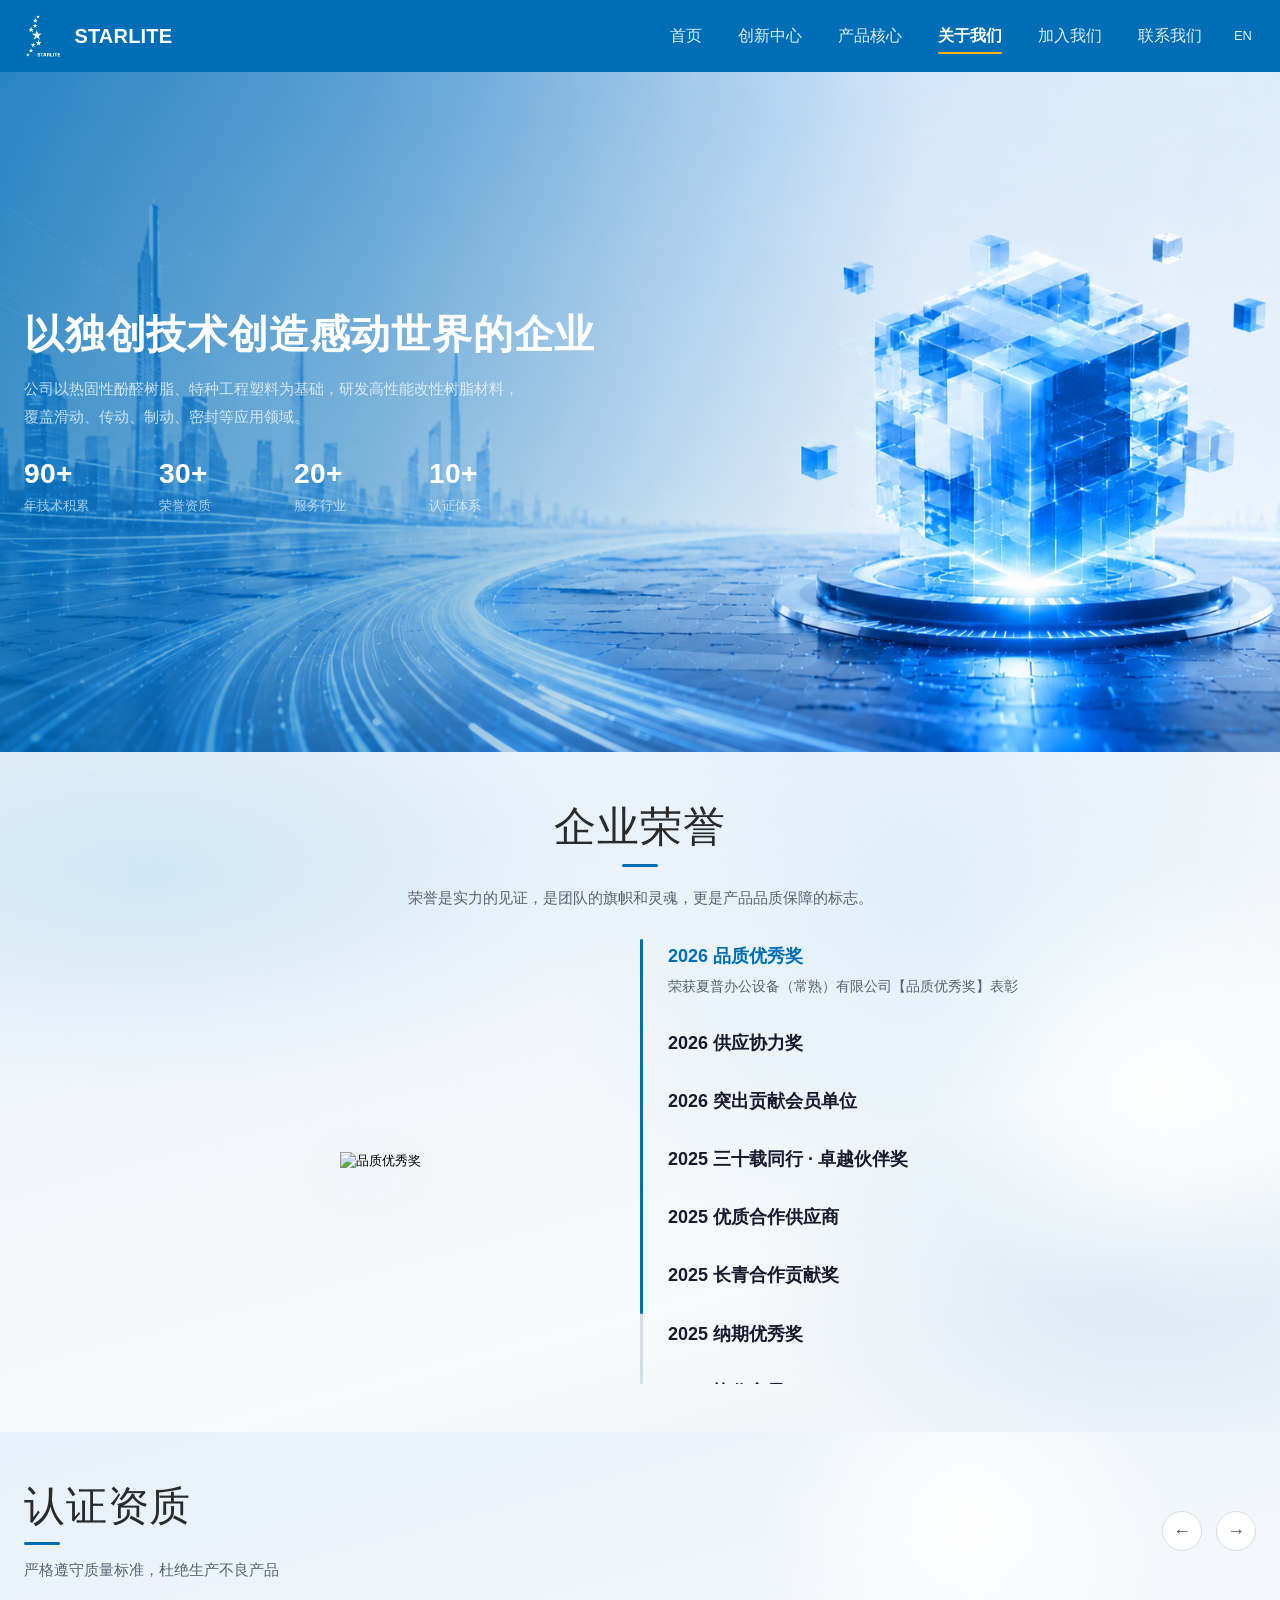
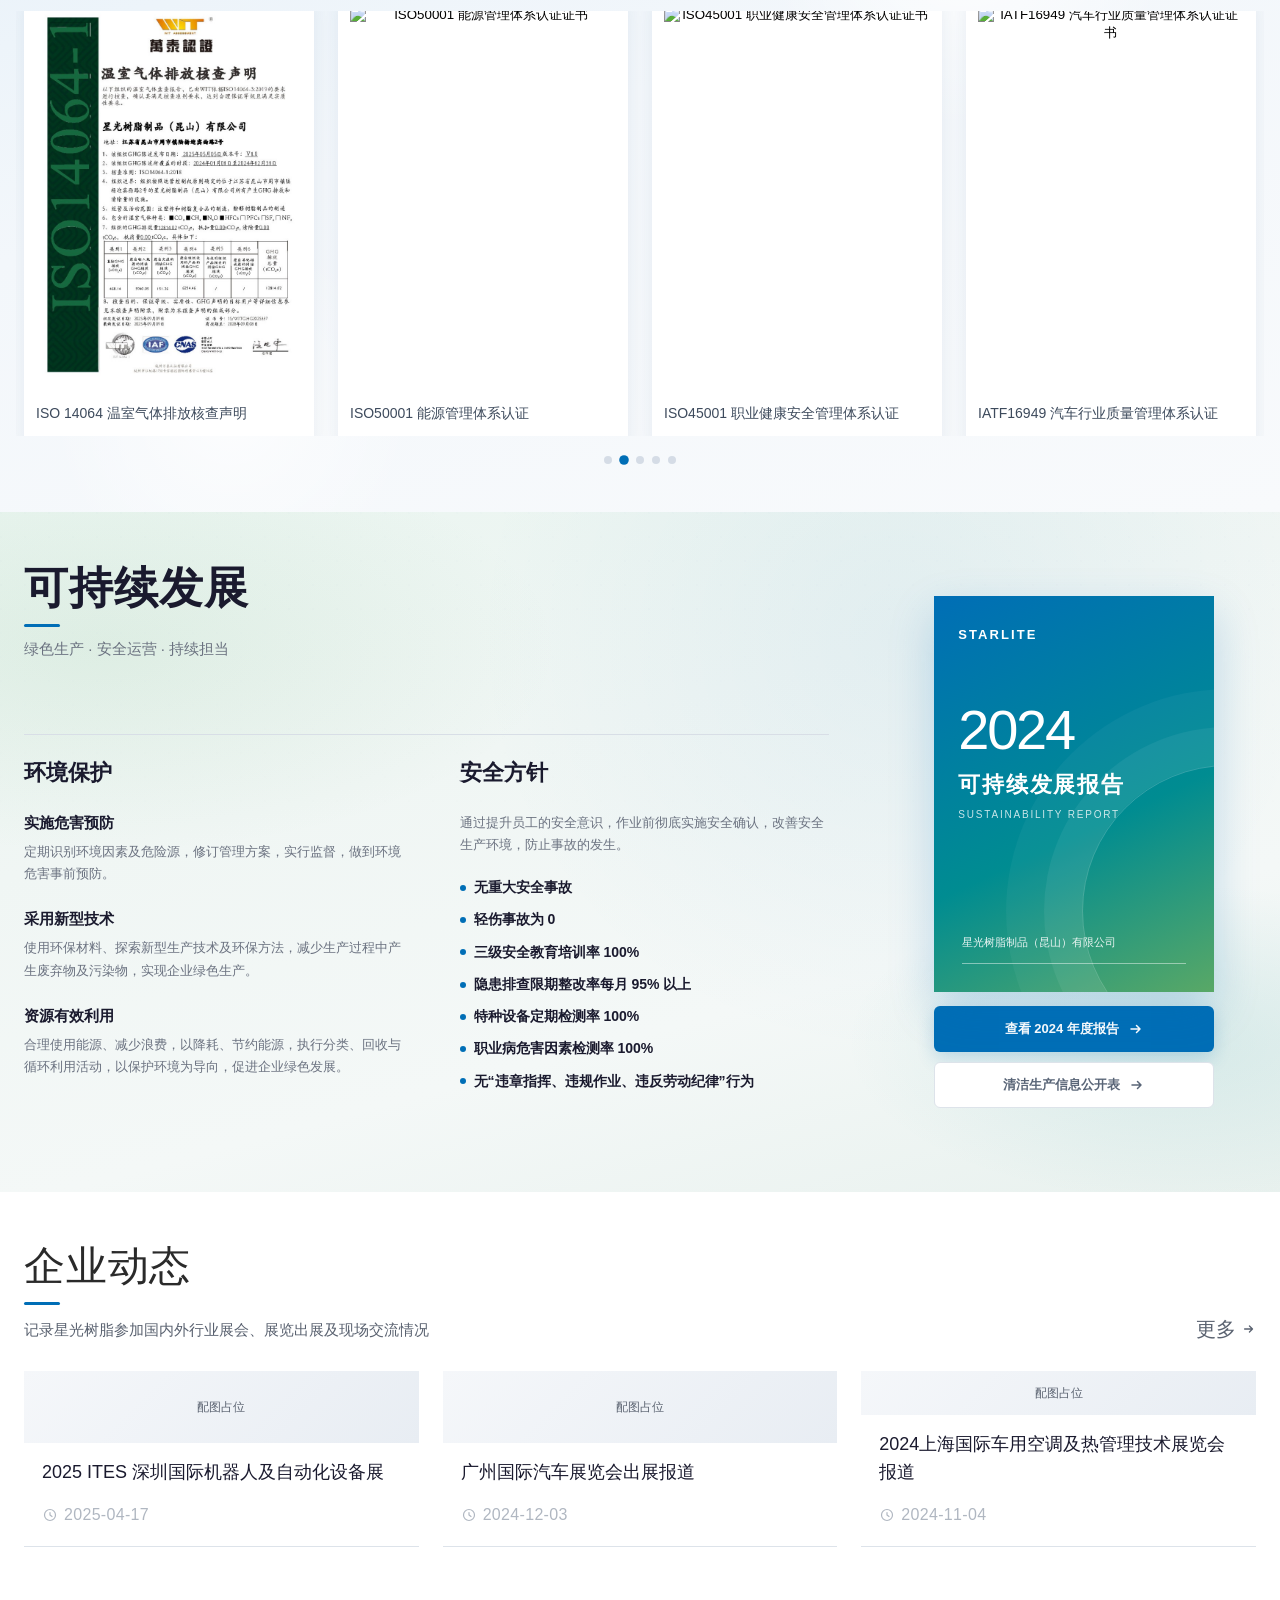
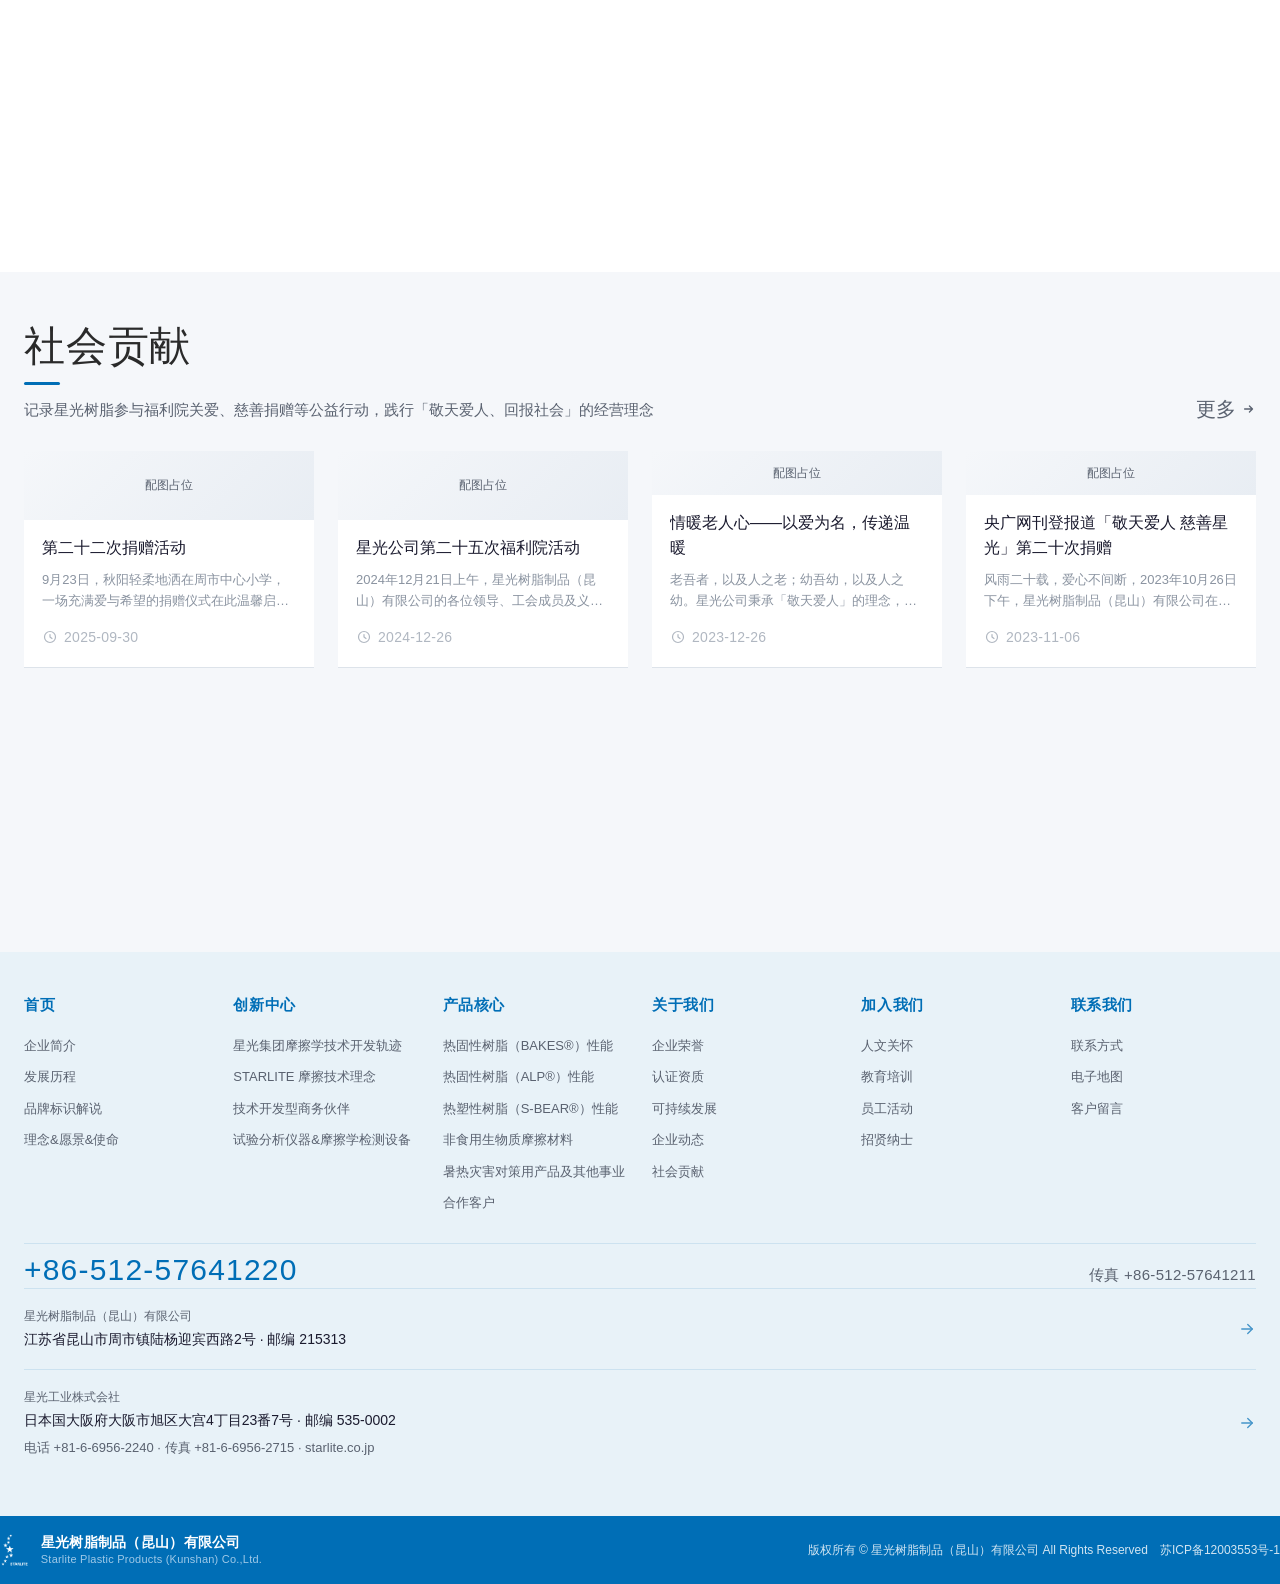
==== about.html @ 5a137dd7 "Add files via upload" ====
<!DOCTYPE html>
<html lang="zh-CN">
<head>
  <meta charset="UTF-8">
  <meta name="viewport" content="width=device-width, initial-scale=1.0">
  <title>关于我们 - 星光树脂制品（昆山）有限公司</title>
  <style>
    :root{--primary:#006EB6;--primary-light:#0088D4;--accent:#FFB511;--accent-light:#FFCB4D;--text:#1A1A2E;--text-muted:#5A6270;--bg:#F5F7FA;--white:#FFF;--shadow:0 4px 24px rgba(0,110,182,0.08);--radius:8px;--module-h:680px}
    *{margin:0;padding:0;box-sizing:border-box}body{font-family:"PingFang SC","Microsoft YaHei",sans-serif;color:var(--text);background:var(--white);line-height:1.7}
    a{text-decoration:none;color:inherit}.header{background:var(--primary);box-shadow:none;position:sticky;top:0;z-index:1000}
/*二级菜单展开下推*/.header{transition:margin-bottom .25s ease;margin-bottom:0}.header:has(.nav>li:hover),.header:has(.nav>li:focus-within){margin-bottom:64px}.nav-dropdown{transform:none!important}
    .header-inner{max-width:1280px;margin:0 auto;padding:0 24px;display:flex;align-items:center;justify-content:flex-start;gap:12px;height:72px}
    .logo{display:flex;align-items:center;gap:12px}.logo-img{height:48px;width:auto;object-fit:contain;display:block}
    .logo-text{font-size:20px;line-height:1.35;font-weight:700;color:var(--white);letter-spacing:0.01em}.logo-sub{display:none}
    [id]{scroll-margin-top:88px}
    .nav{display:flex;gap:4px;align-items:stretch;margin-left:auto}.nav>li{list-style:none;position:static}.nav>li>a{display:flex;align-items:center;height:72px;padding:0 16px;font-size:16px;color:rgba(255,255,255,0.88);position:relative;transition:color .25s ease;white-space:nowrap;line-height:1.6}.nav>li>a::after{content:"";position:absolute;left:16px;right:16px;bottom:18px;height:2px;border-radius:2px;background:var(--accent);transform:scaleX(0);transform-origin:center;transition:transform .3s cubic-bezier(.22,.61,.36,1)}.nav>li>a:hover::after,.nav>li>a.active::after,.nav>li:hover>a::after{transform:scaleX(1)}.nav>li>a:hover,.nav>li>a.active,.nav>li:hover>a{color:var(--white);font-weight:600}.nav-dropdown{position:absolute;left:0;right:0;top:100%;width:100%;display:flex;flex-wrap:wrap;justify-content:center;align-items:center;gap:6px 36px;margin:0;padding:18px 40px;background:var(--white);border-top:1px solid rgba(0,110,182,0.08);box-shadow:0 16px 40px rgba(0,110,182,0.1);border-radius:0;opacity:0;visibility:hidden;transform:none;transition:opacity .25s ease,visibility .25s;z-index:1001;list-style:none;box-sizing:border-box}.nav-dropdown::before{content:'';position:absolute;left:0;right:0;top:-10px;height:10px}.nav>li:hover>.nav-dropdown{opacity:1;visibility:visible;transform:translateY(0)}.nav-dropdown li{list-style:none;flex:0 0 auto}.nav-dropdown a{display:block;position:relative;padding:6px 2px;font-size:14px;color:var(--text-muted);transition:color .2s ease;white-space:nowrap;line-height:1.5}.nav-dropdown a:hover{color:var(--primary)}
    .lang-switch{display:flex;align-items:center;flex-shrink:0}.lang-btn{padding:0 4px;font-size:13px;border:none;background:transparent;color:rgba(255,255,255,0.88);cursor:pointer;font-family:inherit;transition:color .2s;line-height:1.4}.lang-btn:hover{color:var(--white)}
    .about-intro{position:relative;width:100%;height:var(--module-h);min-height:var(--module-h);max-height:var(--module-h);padding:0;background:#0B1E33;overflow:hidden;box-sizing:border-box}
    .about-intro-media{position:relative;width:100%;height:100%;min-height:0;aspect-ratio:auto;border-radius:0;overflow:hidden;box-shadow:none;background:#0B1E33;line-height:0;opacity:0;transform:scale(1.02);transition:opacity 1s cubic-bezier(.16,1,.3,1),transform 1.2s cubic-bezier(.16,1,.3,1)}
    .about-intro.is-ready .about-intro-media{opacity:1;transform:none}
    .about-intro-media img{width:100%;height:100%;object-fit:cover;object-position:center;display:block;transform:scale(1.06);transition:transform 6.5s cubic-bezier(.16,1,.3,1)}
    .about-intro.is-ready .about-intro-media img{transform:scale(1)}
    .about-intro-media::after{content:"";position:absolute;inset:0;background:linear-gradient(90deg,rgba(0,110,182,.72) 0%,rgba(0,110,182,.48) 28%,rgba(0,110,182,.18) 52%,rgba(0,110,182,0) 72%);opacity:0;transition:opacity .9s cubic-bezier(.16,1,.3,1) .25s;pointer-events:none}
    .about-intro.is-ready .about-intro-media::after{opacity:1}
    .about-intro-inner{position:absolute;inset:0;z-index:1;width:100%;max-width:1280px;margin:0 auto;padding:48px 24px;box-sizing:border-box;display:flex;align-items:center;justify-content:flex-start;pointer-events:none}
    .about-intro-content{pointer-events:auto;display:flex;flex-direction:column;align-items:flex-start;justify-content:center;min-width:0;max-width:580px;padding:0;color:var(--white);text-align:left}
    .about-intro-title{display:inline-block;position:relative;font-size:clamp(28px,3.2vw,40px);font-weight:700;line-height:1.25;color:var(--white);margin:0 0 16px;letter-spacing:.02em;opacity:0;transform:translateY(16px);transition:opacity .7s cubic-bezier(.16,1,.3,1) .55s,transform .7s cubic-bezier(.16,1,.3,1) .55s}
    .about-intro.is-ready .about-intro-title{opacity:1;transform:none}
    .about-intro-desc{font-size:15px;color:rgba(255,255,255,.72);line-height:1.85;margin:0 0 28px;max-width:none;opacity:0;transform:translateY(14px);transition:opacity .65s cubic-bezier(.16,1,.3,1) .7s,transform .65s cubic-bezier(.16,1,.3,1) .7s}
    .about-intro.is-ready .about-intro-desc{opacity:1;transform:none}
    .about-intro-stats{display:grid;grid-template-columns:repeat(4,minmax(0,1fr));gap:16px 20px;width:100%;max-width:520px}
    .about-stat{padding:0;text-align:left;opacity:0;transform:translateY(12px);transition:opacity .5s cubic-bezier(.16,1,.3,1),transform .5s cubic-bezier(.16,1,.3,1)}
    .about-intro.is-ready .about-stat{opacity:1;transform:none}
    .about-intro.is-ready .about-stat:nth-child(1){transition-delay:.85s}
    .about-intro.is-ready .about-stat:nth-child(2){transition-delay:.93s}
    .about-intro.is-ready .about-stat:nth-child(3){transition-delay:1.01s}
    .about-intro.is-ready .about-stat:nth-child(4){transition-delay:1.09s}
    .about-stat-num{font-size:clamp(24px,2.2vw,30px);font-weight:700;color:var(--white);line-height:1.15;margin:0 0 6px;letter-spacing:.01em;font-variant-numeric:tabular-nums}
    .about-stat-label{font-size:13px;color:rgba(255,255,255,.65);margin:0;line-height:1.4}
    .section{padding:40px 24px 0}.section-inner{max-width:960px;margin:0 auto}
    .section-inner--wide{max-width:1280px}
    .section-inner--feed{max-width:1080px}
    .panel-card{background:var(--white);border-radius:16px;padding:36px;box-shadow:var(--shadow);margin-bottom:24px}
    .panel-card h3{font-size:22px;color:var(--primary);margin-bottom:16px;padding-bottom:12px;border-bottom:2px solid var(--accent)}
    .panel-card p{font-size:15px;color:var(--text-muted);margin-bottom:12px}
    .award-grid{display:grid;grid-template-columns:repeat(2,1fr);gap:16px;margin-top:16px}
    .award-item{background:var(--bg);border-radius:8px;padding:16px;font-size:14px;color:var(--text-muted);display:flex;gap:12px;align-items:flex-start}
    .award-icon{font-size:24px;flex-shrink:0}
    .article-feed{display:flex;flex-direction:column}
    .news-module-head{display:flex;align-items:flex-end;justify-content:space-between;gap:24px;margin-bottom:32px;opacity:0;transform:translateY(18px);transition:opacity .7s cubic-bezier(.16,1,.3,1),transform .7s cubic-bezier(.16,1,.3,1)}
    #news.is-inview .news-module-head,#social.is-inview .news-module-head{opacity:1;transform:none}
    .news-module-copy{min-width:0;flex:1}
    .news-module-title{display:inline-block;position:relative;font-size:clamp(30px,3.2vw,42px);font-weight:500;color:#2A2A2A;margin:0 0 12px;line-height:1.3;letter-spacing:.02em;padding-bottom:12px}
    .news-module-title::after{content:"";position:absolute;left:0;bottom:0;width:36px;height:3px;background:var(--primary);border-radius:2px;transform:scaleX(0);transform-origin:left center;transition:transform .7s cubic-bezier(.16,1,.3,1) .28s}
    #news.is-inview .news-module-title::after,#social.is-inview .news-module-title::after{transform:scaleX(1)}
    .news-module-sub{font-size:15px;color:var(--text-muted);margin:0;line-height:1.7;max-width:680px}
    .news-module-more{display:inline-flex;align-items:center;gap:6px;flex-shrink:0;margin-bottom:4px;color:var(--text-muted);font-size:20px;font-weight:300;line-height:1;transition:gap .25s cubic-bezier(.22,.61,.36,1),opacity .2s,color .2s}
    .news-module-more:hover{gap:9px;opacity:.85;color:var(--primary)}
    .news-module-more svg{width:14px;height:14px;display:block}
    .article-item{display:grid;grid-template-columns:200px 1fr;gap:24px;padding:28px 0;border-bottom:1px solid #EEF1F5;align-items:start}
    .article-item:last-child{border-bottom:none}
    .article-thumb{width:200px;height:140px;border-radius:10px;overflow:hidden;background:linear-gradient(135deg,var(--bg),#E8EDF3);flex-shrink:0}
    .article-thumb img{width:100%;height:100%;object-fit:cover;display:block}
    .article-thumb-placeholder{width:100%;height:100%;display:flex;align-items:center;justify-content:center;font-size:12px;color:var(--text-muted);text-align:center;padding:12px}
    .article-date{display:inline-block;font-size:13px;color:var(--accent);font-weight:600;margin-bottom:10px}
    .article-item{cursor:pointer}
    .article-title{font-size:17px;color:var(--primary);font-weight:600;line-height:1.45;margin-bottom:10px;transition:color .2s}
    .article-item:hover .article-title{color:var(--primary-light)}
    .article-excerpt{font-size:14px;color:var(--text-muted);line-height:1.75;display:-webkit-box;-webkit-line-clamp:3;-webkit-box-orient:vertical;overflow:hidden}
    .article-intro{font-size:14px;color:var(--text-muted);margin-bottom:8px;line-height:1.8}
    #honors.section,#cert.section,#sustain.section,#news.section,#social.section{height:var(--module-h);min-height:var(--module-h);max-height:var(--module-h);box-sizing:border-box;overflow:hidden;display:flex;flex-direction:column}
    #honors.section{position:relative;padding:48px 24px;background:
      radial-gradient(ellipse 70% 55% at 12% 18%, rgba(0,136,212,.12), transparent 58%),
      radial-gradient(ellipse 55% 50% at 88% 78%, rgba(0,110,182,.1), transparent 55%),
      radial-gradient(circle at 72% 22%, rgba(160,214,242,.22), transparent 36%),
      linear-gradient(165deg,#E8F2FA 0%,#F2F6FA 38%,#F7F9FB 72%,#EEF3F8 100%)}
    #honors.section::before{content:"";position:absolute;inset:0;pointer-events:none;z-index:0;background:
      radial-gradient(circle at 1px 1px,rgba(0,110,182,.07) 1px, transparent 0);
      background-size:22px 22px;opacity:.55;mask-image:linear-gradient(180deg,rgba(0,0,0,.55),rgba(0,0,0,.15) 70%,transparent);
      -webkit-mask-image:linear-gradient(180deg,rgba(0,0,0,.55),rgba(0,0,0,.15) 70%,transparent)}
    #honors.section::after{content:"";position:absolute;width:480px;height:480px;border-radius:50%;pointer-events:none;z-index:0;right:-120px;top:50%;transform:translateY(-50%);background:radial-gradient(circle,rgba(255,255,255,.85) 0%,rgba(255,255,255,.35) 42%,rgba(255,255,255,0) 70%)}
    #cert.section{position:relative;padding:48px 24px;background:linear-gradient(165deg,#E7F1F9 0%,#F3F7FB 42%,#F8FAFC 100%)}
    #cert.section::before{content:"";position:absolute;width:420px;height:420px;border-radius:50%;background:radial-gradient(circle,rgba(255,255,255,.95) 0%,rgba(255,255,255,0) 70%);top:-120px;right:8%;pointer-events:none}
    #cert.section::after{content:"";position:absolute;width:360px;height:360px;border-radius:50%;background:radial-gradient(circle,rgba(255,255,255,.7) 0%,rgba(255,255,255,0) 72%);bottom:-80px;left:4%;pointer-events:none}
    #honors .section-inner,#cert .section-inner,#sustain .section-inner,#news .section-inner,#social .section-inner{position:relative;z-index:1;flex:1;min-height:0;width:100%;display:flex;flex-direction:column}
    .honor-showcase{flex:1;min-height:0;display:flex;flex-direction:column}
    .honor-showcase-head{text-align:center;margin-bottom:28px;flex-shrink:0;opacity:0;transform:translateY(18px);transition:opacity .7s cubic-bezier(.16,1,.3,1),transform .7s cubic-bezier(.16,1,.3,1)}
    #honors.is-inview .honor-showcase-head{opacity:1;transform:none}
    .honor-showcase-title{display:inline-block;position:relative;font-size:clamp(30px,3.4vw,42px);font-weight:500;color:#2A2A2A;margin:0 0 18px;line-height:1.3;letter-spacing:.02em;padding-bottom:12px}
    .honor-showcase-title::after{content:"";position:absolute;left:50%;bottom:0;width:36px;height:3px;background:var(--primary);border-radius:2px;transform:translateX(-50%) scaleX(0);transform-origin:center;transition:transform .7s cubic-bezier(.16,1,.3,1) .22s}
    #honors.is-inview .honor-showcase-title::after{transform:translateX(-50%) scaleX(1)}
    .honor-showcase-lead{font-size:15px;color:var(--text-muted);margin:0 auto;max-width:640px;line-height:1.75}
    .honor-showcase-body{display:grid;grid-template-columns:minmax(260px,440px) minmax(280px,480px);gap:36px 40px;justify-content:center;align-items:stretch;max-width:1000px;margin:0 auto;flex:1;min-height:0}
    .honor-showcase-list-wrap{position:relative;padding-left:28px;max-height:none;height:100%;min-height:0;opacity:0;transform:translateY(16px);transition:opacity .7s cubic-bezier(.16,1,.3,1) .12s,transform .7s cubic-bezier(.16,1,.3,1) .12s}
    #honors.is-inview .honor-showcase-list-wrap{opacity:1;transform:none}
    .honor-showcase-scrollbar{position:absolute;left:0;top:0;bottom:0;width:3px;background:#D5DCE6;border-radius:2px;z-index:2;cursor:pointer}
    .honor-showcase-scrollbar::before{content:"";position:absolute;inset:0 -8px;border-radius:999px}
    .honor-showcase-scrollbar-thumb{position:absolute;left:0;width:100%;top:0;height:40%;min-height:36px;background:var(--primary);border-radius:2px;cursor:grab;transition:background .2s ease;touch-action:none}
    .honor-showcase-scrollbar-thumb:hover,.honor-showcase-scrollbar-thumb.is-dragging{background:var(--primary-light)}
    .honor-showcase-scrollbar-thumb.is-dragging{cursor:grabbing}
    .honor-showcase-list-wrap.is-no-scroll .honor-showcase-scrollbar{opacity:.35;pointer-events:none}
    .honor-showcase-list-wrap.is-no-scroll .honor-showcase-scrollbar-thumb{height:100%!important;top:0!important}
    .honor-showcase-list{display:flex;flex-direction:column;gap:32px;max-height:none;height:100%;overflow-y:auto;padding:4px 4px 4px 0;scrollbar-width:none;-ms-overflow-style:none}
    .honor-showcase-list::-webkit-scrollbar{display:none;width:0;height:0}
    .honor-showcase-item{display:block;width:100%;border:none;background:transparent;padding:0;text-align:left;cursor:pointer;font-family:inherit;position:relative;opacity:0;transform:translateX(12px);transition:opacity .45s cubic-bezier(.16,1,.3,1),transform .45s cubic-bezier(.16,1,.3,1)}
    #honors.is-inview .honor-showcase-item{opacity:1;transform:none}
    #honors.is-inview .honor-showcase-item:nth-child(1){transition-delay:.16s}
    #honors.is-inview .honor-showcase-item:nth-child(2){transition-delay:.22s}
    #honors.is-inview .honor-showcase-item:nth-child(3){transition-delay:.28s}
    #honors.is-inview .honor-showcase-item:nth-child(4){transition-delay:.34s}
    #honors.is-inview .honor-showcase-item:nth-child(5){transition-delay:.4s}
    #honors.is-inview .honor-showcase-item:nth-child(6){transition-delay:.46s}
    #honors.is-inview .honor-showcase-item:nth-child(n+7){transition-delay:.5s}
    .honor-showcase-item::before{content:"";position:absolute;left:-28px;top:.55em;width:10px;height:10px;margin-left:-4px;border-radius:50%;background:var(--white);border:2px solid #C5CCD6;box-sizing:border-box;z-index:3;transition:border-color .25s ease,background .25s ease,transform .25s cubic-bezier(.22,.61,.36,1)}
    .honor-showcase-item.is-active::before,.honor-showcase-item:hover::before{border-color:var(--primary);background:var(--primary);transform:scale(1.15)}
    .honor-showcase-item-title{font-size:18px;font-weight:700;color:var(--text);line-height:1.45;margin:0;transition:color .25s ease}
    .honor-showcase-item.is-active .honor-showcase-item-title,.honor-showcase-item:hover .honor-showcase-item-title{color:var(--primary)}
    .honor-showcase-item-desc{font-size:14px;color:var(--text-muted);line-height:1.65;margin:0;max-height:0;opacity:0;overflow:hidden;transition:max-height .4s cubic-bezier(.16,1,.3,1),opacity .3s ease,margin .3s ease}
    .honor-showcase-item.is-active .honor-showcase-item-desc{max-height:80px;opacity:1;margin-top:6px}
    .honor-showcase-media{min-height:0;height:100%;display:flex;align-items:center;justify-content:center;position:sticky;top:96px;opacity:0;transform:translateY(18px) scale(.98);transition:opacity .8s cubic-bezier(.16,1,.3,1) .08s,transform .8s cubic-bezier(.16,1,.3,1) .08s}
    #honors.is-inview .honor-showcase-media{opacity:1;transform:none}
    .honor-showcase-frame{width:100%;height:100%;border:none;background:transparent;padding:0;cursor:pointer;font-family:inherit;display:flex;align-items:center;justify-content:center}
    .honor-showcase-frame img{max-width:100%;max-height:100%;width:auto;height:auto;object-fit:contain;display:block;transition:opacity .4s cubic-bezier(.22,.61,.36,1),transform .4s cubic-bezier(.22,.61,.36,1);filter:drop-shadow(0 12px 28px rgba(15,55,100,.12))}
    .honor-showcase-frame.is-switching img{opacity:0;transform:scale(.97) translateY(6px)}
    .honor-module{background:transparent;border-radius:0;padding:0;box-shadow:none;flex:1;min-height:0;display:flex;flex-direction:column}
    .honor-module-head{display:flex;align-items:center;justify-content:space-between;gap:24px;margin-bottom:28px;flex-shrink:0;opacity:0;transform:translateY(16px);transition:opacity .7s cubic-bezier(.16,1,.3,1),transform .7s cubic-bezier(.16,1,.3,1)}
    #cert.is-inview .honor-module-head{opacity:1;transform:none}
    .honor-module-title{display:inline-block;position:relative;font-size:clamp(30px,3.2vw,42px);font-weight:500;color:#2A2A2A;margin:0 0 12px;line-height:1.3;letter-spacing:.02em;padding-bottom:12px}
    .honor-module-title::after{content:"";position:absolute;left:0;bottom:0;width:36px;height:3px;background:var(--primary);border-radius:2px;transform:scaleX(0);transform-origin:left center;transition:transform .7s cubic-bezier(.16,1,.3,1) .28s}
    #cert.is-inview .honor-module-title::after{transform:scaleX(1)}
    .honor-module-sub{font-size:15px;color:var(--text-muted);margin:0;line-height:1.7}
    .honor-module-nav{display:flex;align-items:center;gap:14px;flex-shrink:0}
    .honor-nav-btn{width:40px;height:40px;border:1px solid #D8DCE3;border-radius:50%;background:var(--white);color:#4A5058;font-size:18px;line-height:1;cursor:pointer;display:inline-flex;align-items:center;justify-content:center;font-family:inherit;transition:background .25s ease,border-color .25s ease,color .25s ease,transform .25s cubic-bezier(.22,.61,.36,1);flex-shrink:0;box-shadow:none;padding:0}
    .honor-nav-btn:hover:not(:disabled){border-color:#AEB4BD;color:#1A1A1A;background:#FAFBFC;transform:scale(1.06)}
    .honor-nav-btn:disabled{opacity:.35;cursor:not-allowed}
    .honor-carousel-viewport{overflow:hidden;flex:1;min-height:0;display:flex;flex-direction:column;justify-content:center;opacity:0;transform:translateY(18px);transition:opacity .75s cubic-bezier(.16,1,.3,1) .12s,transform .75s cubic-bezier(.16,1,.3,1) .12s}
    #cert.is-inview .honor-carousel-viewport{opacity:1;transform:none}
    .honor-carousel-track{display:flex;gap:20px;transition:transform .55s cubic-bezier(.16,1,.3,1);will-change:transform}
    .honor-slide{flex:0 0 calc((100% - 40px) / 3.28);min-width:0;opacity:0;transform:translateY(14px);transition:opacity .5s cubic-bezier(.16,1,.3,1),transform .5s cubic-bezier(.16,1,.3,1)}
    #cert.is-inview .honor-slide{opacity:1;transform:none}
    #cert.is-inview .honor-slide:nth-child(1){transition-delay:.18s}
    #cert.is-inview .honor-slide:nth-child(2){transition-delay:.26s}
    #cert.is-inview .honor-slide:nth-child(3){transition-delay:.34s}
    #cert.is-inview .honor-slide:nth-child(4){transition-delay:.42s}
    #cert.is-inview .honor-slide:nth-child(n+5){transition-delay:.48s}
    .honor-slide-btn{width:100%;border:none;background:var(--white);padding:22px 18px 18px;cursor:pointer;font-family:inherit;text-align:center;border-radius:14px;box-shadow:0 8px 28px rgba(15,55,100,.08);transition:box-shadow .35s cubic-bezier(.22,.61,.36,1),transform .35s cubic-bezier(.22,.61,.36,1)}
    .honor-slide-btn:hover{box-shadow:0 14px 36px rgba(15,55,100,.14);transform:translateY(-4px)}
    .honor-slide-media{position:relative;background:transparent;border-radius:0;box-shadow:none;padding:0;display:flex;align-items:center;justify-content:center;min-height:220px}
    .honor-slide-media img{max-width:100%;max-height:210px;width:auto;height:auto;object-fit:contain;display:block;transition:transform .4s cubic-bezier(.22,.61,.36,1)}
    .honor-slide-btn:hover .honor-slide-media img{transform:scale(1.03)}
    .honor-zoom-icon{position:absolute;right:4px;bottom:4px;width:32px;height:32px;border-radius:50%;background:rgba(0,110,182,.88);color:var(--white);display:flex;align-items:center;justify-content:center;opacity:0;transform:scale(.9);transition:opacity .25s ease,transform .25s cubic-bezier(.22,.61,.36,1);pointer-events:none}
    .honor-slide-btn:hover .honor-zoom-icon{opacity:1;transform:scale(1)}
    .honor-slide-title{font-size:14px;color:#3D4A5C;line-height:1.55;margin:16px 0 0;font-weight:500;display:-webkit-box;-webkit-line-clamp:2;-webkit-box-orient:vertical;overflow:hidden}
    .honor-dots{display:flex;justify-content:center;gap:8px;margin-top:20px;flex-shrink:0;opacity:0;transition:opacity .5s ease .3s}
    #cert.is-inview .honor-dots{opacity:1}
    .honor-dot{width:8px;height:8px;border-radius:50%;border:none;background:#D5DCE6;padding:0;margin:0;cursor:pointer;transition:background .25s ease,transform .25s cubic-bezier(.22,.61,.36,1);position:relative}
    .honor-dot::before{content:"";position:absolute;inset:-8px -6px;border-radius:999px}
    .honor-dot.active{background:var(--primary);transform:scale(1.2)}
    .honor-dot:hover{background:var(--primary);transform:scale(1.15)}
    .honor-lightbox{position:fixed;inset:0;z-index:10001;display:flex;align-items:center;justify-content:center;padding:24px;opacity:0;visibility:hidden;transition:opacity .35s cubic-bezier(.22,.61,.36,1),visibility .35s}
    .honor-lightbox.is-open{opacity:1;visibility:visible}
    .honor-lightbox.is-open .honor-lightbox-img{animation:honor-lightbox-in .45s cubic-bezier(.16,1,.3,1)}
    @keyframes honor-lightbox-in{from{opacity:0;transform:scale(.96) translateY(8px)}to{opacity:1;transform:none}}
    .honor-lightbox-backdrop{position:absolute;inset:0;background:rgba(26,26,46,.82);backdrop-filter:blur(4px)}
    .honor-lightbox-panel{position:relative;z-index:1;max-width:min(92vw,960px);max-height:90vh;display:flex;flex-direction:column;align-items:center}
    .honor-lightbox-img{display:block;max-width:100%;max-height:calc(90vh - 56px);object-fit:contain;border-radius:10px;box-shadow:0 20px 60px rgba(0,0,0,.35);background:var(--white)}
    .honor-lightbox-caption{margin-top:14px;font-size:14px;color:rgba(255,255,255,.88);text-align:center}
    .honor-lightbox-close{position:absolute;top:-44px;right:0;width:36px;height:36px;border:none;border-radius:50%;background:rgba(255,255,255,.14);color:var(--white);font-size:24px;line-height:1;cursor:pointer;transition:background .2s}
    .honor-lightbox-close:hover{background:rgba(255,255,255,.24)}
    .honor-lightbox-nav{position:absolute;top:50%;transform:translateY(-50%);width:40px;height:40px;border:1px solid #D8DCE3;border-radius:50%;background:var(--white);color:#4A5058;font-size:18px;line-height:1;cursor:pointer;transition:background .2s,border-color .2s,color .2s;display:inline-flex;align-items:center;justify-content:center;font-family:inherit;padding:0;box-shadow:none}
    .honor-lightbox-nav:hover{border-color:#AEB4BD;color:#1A1A1A;background:#FAFBFC}
    .honor-lightbox-prev{left:-56px}
    .honor-lightbox-next{right:-56px}
    .honor-lightbox-nav.is-hidden{display:none}
    @media(max-width:768px){
      .honor-lightbox{padding:16px}
      .honor-lightbox-close{top:-40px;right:0}
      .honor-lightbox-prev{left:8px}
      .honor-lightbox-next{right:8px}
      .honor-lightbox-nav{background:var(--white)}
    }
    .pagination{display:flex;justify-content:center;gap:8px;margin-top:28px;flex-wrap:wrap}
    .page-btn{min-width:36px;height:36px;display:flex;align-items:center;justify-content:center;border-radius:8px;border:1px solid #E2E8F0;background:var(--white);color:var(--text-muted);font-size:13px;cursor:pointer;transition:all .2s}
    .page-btn:hover,.page-btn.active{background:var(--primary);color:var(--white);border-color:var(--primary)}
    .pagination.is-static .page-btn{cursor:default;pointer-events:none}
    .pagination.is-static .page-btn:not(.active):hover{background:var(--white);color:var(--text-muted);border-color:#E2E8F0}
    #sustain.section{position:relative;padding:48px 24px;overflow:hidden;background:
      radial-gradient(ellipse 65% 55% at 8% 20%, rgba(89,168,102,.1), transparent 55%),
      radial-gradient(ellipse 50% 45% at 92% 78%, rgba(0,140,145,.1), transparent 52%),
      radial-gradient(circle at 70% 18%, rgba(0,110,182,.06), transparent 40%),
      linear-gradient(165deg,#EAF5F0 0%,#F0F6F4 36%,#F4F8F7 68%,#E8F1EE 100%)}
    #sustain.section::before{content:"";position:absolute;inset:0;pointer-events:none;z-index:0;background:radial-gradient(circle at 1px 1px,rgba(0,110,182,.05) 1px, transparent 0);background-size:24px 24px;opacity:.4;mask-image:linear-gradient(180deg,rgba(0,0,0,.45),transparent 75%);-webkit-mask-image:linear-gradient(180deg,rgba(0,0,0,.45),transparent 75%)}
    #sustain .section-inner{position:relative;z-index:1}
    .sustain-module{background:transparent;border-radius:0;padding:0;box-shadow:none;flex:1;min-height:0;display:flex;flex-direction:column}
    .sustain-layout{display:grid;grid-template-columns:minmax(0,1.55fr) minmax(280px,.7fr);grid-template-areas:"head report" "main report";gap:24px 64px;align-items:stretch;flex:1;min-height:0}
    .sustain-main{grid-area:main;min-width:0;min-height:0;opacity:0;transform:translateY(18px);transition:opacity .75s cubic-bezier(.16,1,.3,1) .1s,transform .75s cubic-bezier(.16,1,.3,1) .1s}
    #sustain.is-inview .sustain-main{opacity:1;transform:none}
    .sustain-head{grid-area:head;margin:0;padding:0 0 20px;border-bottom:1px solid #D8DEE6;opacity:0;transform:translateY(16px);transition:opacity .7s cubic-bezier(.16,1,.3,1),transform .7s cubic-bezier(.16,1,.3,1)}
    #sustain.is-inview .sustain-head{opacity:1;transform:none}
    .sustain-head::after{display:none}
    .sustain-module-title{display:inline-block;position:relative;font-size:clamp(32px,3.6vw,44px);font-weight:700;color:#1A1A2E;margin:0 0 10px;line-height:1.25;letter-spacing:.02em;padding-bottom:12px}
    .sustain-module-title::after{content:"";position:absolute;left:0;bottom:0;width:36px;height:3px;background:var(--primary);border-radius:2px;transform:scaleX(0);transform-origin:left center;transition:transform .7s cubic-bezier(.16,1,.3,1) .24s}
    #sustain.is-inview .sustain-module-title::after{transform:scaleX(1)}
    .sustain-module-sub{font-size:15px;color:#6B7280;margin:0;line-height:1.6}
    .sustain-text-cols{display:grid;grid-template-columns:1.05fr 1fr;gap:40px 48px;align-items:start}
    .sustain-col-title{font-size:22px;font-weight:700;color:#1A1A2E;margin:0 0 24px;line-height:1.3}
    .sustain-env-list{display:flex;flex-direction:column;gap:22px}
    .sustain-env-item{opacity:0;transform:translateY(12px);transition:opacity .5s cubic-bezier(.16,1,.3,1),transform .5s cubic-bezier(.16,1,.3,1)}
    #sustain.is-inview .sustain-env-item{opacity:1;transform:none}
    #sustain.is-inview .sustain-env-item:nth-child(1){transition-delay:.18s}
    #sustain.is-inview .sustain-env-item:nth-child(2){transition-delay:.26s}
    #sustain.is-inview .sustain-env-item:nth-child(3){transition-delay:.34s}
    .sustain-env-item h5{font-size:15px;font-weight:700;color:#1A1A2E;margin:0 0 8px;line-height:1.4}
    .sustain-env-item p{font-size:13px;color:#6B7280;line-height:1.75;margin:0}
    .sustain-safety-lead{font-size:13px;color:#6B7280;line-height:1.75;margin:0 0 20px}
    .sustain-goal-list{list-style:none;margin:0;padding:0;display:flex;flex-direction:column;gap:12px}
    .sustain-goal-list li{font-size:14px;font-weight:700;color:#1A1A2E;line-height:1.45;padding-left:14px;position:relative;opacity:0;transform:translateX(10px);transition:opacity .4s cubic-bezier(.16,1,.3,1),transform .4s cubic-bezier(.16,1,.3,1)}
    #sustain.is-inview .sustain-goal-list li{opacity:1;transform:none}
    #sustain.is-inview .sustain-goal-list li:nth-child(1){transition-delay:.2s}
    #sustain.is-inview .sustain-goal-list li:nth-child(2){transition-delay:.26s}
    #sustain.is-inview .sustain-goal-list li:nth-child(3){transition-delay:.32s}
    #sustain.is-inview .sustain-goal-list li:nth-child(4){transition-delay:.38s}
    #sustain.is-inview .sustain-goal-list li:nth-child(5){transition-delay:.44s}
    #sustain.is-inview .sustain-goal-list li:nth-child(6){transition-delay:.5s}
    #sustain.is-inview .sustain-goal-list li:nth-child(7){transition-delay:.56s}
    .sustain-goal-list li::before{content:"";position:absolute;left:0;top:.55em;width:6px;height:6px;border-radius:50%;background:var(--primary)}
    .sustain-report{grid-area:report;display:flex;flex-direction:column;gap:14px;align-items:center;justify-content:center;min-height:0;opacity:0;transform:translateY(20px);transition:opacity .8s cubic-bezier(.16,1,.3,1) .14s,transform .8s cubic-bezier(.16,1,.3,1) .14s}
    #sustain.is-inview .sustain-report{opacity:1;transform:none}
    .sustain-report-cover{position:relative;width:min(100%,280px);aspect-ratio:210/297;padding:28px 24px;overflow:hidden;background:linear-gradient(155deg,#006EB6 0%,#008C91 58%,#59A866 100%);color:var(--white);box-shadow:0 18px 42px rgba(0,110,182,.22);transition:transform .45s cubic-bezier(.22,.61,.36,1),box-shadow .4s ease}
    .sustain-report-cover:hover{transform:translateY(-4px);box-shadow:0 22px 48px rgba(0,110,182,.28)}
    .sustain-report-cover::before{content:"";position:absolute;width:290px;height:290px;border:1px solid rgba(255,255,255,.2);border-radius:50%;right:-160px;bottom:-65px;box-shadow:0 0 0 38px rgba(255,255,255,.06),0 0 0 76px rgba(255,255,255,.04)}
    .sustain-report-cover::after{content:"";position:absolute;left:28px;right:28px;bottom:28px;height:1px;background:rgba(255,255,255,.45)}
    .sustain-report-brand{position:relative;z-index:1;font-size:13px;font-weight:700;letter-spacing:.16em}
    .sustain-report-year{position:relative;z-index:1;margin-top:56px;font-size:56px;font-weight:300;line-height:1;letter-spacing:-.04em}
    .sustain-report-cover h4{position:relative;z-index:1;margin:12px 0 6px;font-size:22px;font-weight:600;line-height:1.35;letter-spacing:.08em}
    .sustain-report-cover p{position:relative;z-index:1;margin:0;font-size:10px;letter-spacing:.18em;opacity:.78}
    .sustain-report-company{position:absolute;z-index:1;left:28px;bottom:40px;font-size:11px;opacity:.9}
    .sustain-report-actions{display:flex;flex-direction:column;gap:10px;width:min(100%,280px)}
    .sustain-report-primary,.sustain-report-secondary{display:flex;align-items:center;justify-content:center;gap:9px;min-height:46px;padding:10px 16px;border-radius:6px;font-size:13px;font-weight:600;line-height:1.45;text-align:center;transition:transform .25s cubic-bezier(.22,.61,.36,1),background .2s,border-color .2s,box-shadow .25s ease}
    .sustain-report-primary{background:var(--primary);color:var(--white);box-shadow:0 6px 18px rgba(0,110,182,.2)}
    .sustain-report-primary:hover{background:var(--primary-light);transform:translateY(-2px);box-shadow:0 10px 22px rgba(0,110,182,.26)}
    .sustain-report-secondary{border:1px solid #DDE3EA;color:#596577;background:var(--white)}
    .sustain-report-secondary:hover{border-color:rgba(0,110,182,.35);color:var(--primary);transform:translateY(-1px)}
    .sustain-report-actions svg{width:16px;height:16px;flex-shrink:0}
    .placeholder-note{background:rgba(255,181,17,.1);border-radius:8px;padding:16px;font-size:13px;color:var(--text-muted);margin-top:16px;text-align:center}
    .card-grid{display:grid;grid-template-columns:repeat(3,1fr);gap:28px 24px}
    .card-grid .article-item{display:flex;flex-direction:column;padding:0;border-bottom:none;gap:0;background:var(--white);border-radius:8px;overflow:hidden;box-shadow:0 2px 14px rgba(0,0,0,.06);cursor:pointer;min-height:0;opacity:0;transform:translateY(18px);transition:opacity .55s cubic-bezier(.16,1,.3,1),transform .55s cubic-bezier(.16,1,.3,1),box-shadow .3s ease}
    #news.is-inview .card-grid .article-item,#social.is-inview .card-grid .article-item{opacity:1;transform:none}
    #news.is-inview .card-grid .article-item:nth-child(1),#social.is-inview .card-grid .article-item:nth-child(1){transition-delay:.12s}
    #news.is-inview .card-grid .article-item:nth-child(2),#social.is-inview .card-grid .article-item:nth-child(2){transition-delay:.2s}
    #news.is-inview .card-grid .article-item:nth-child(3),#social.is-inview .card-grid .article-item:nth-child(3){transition-delay:.28s}
    #news.is-inview .card-grid .article-item:nth-child(n+4),#social.is-inview .card-grid .article-item:nth-child(n+4){transition-delay:.34s}
    .card-grid .article-item:hover{box-shadow:0 8px 28px rgba(0,110,182,.12);transform:translateY(-4px)}
    #news.is-inview .card-grid .article-item:hover,#social.is-inview .card-grid .article-item:hover{transform:translateY(-4px)}
    .card-grid .article-thumb{width:100%;height:auto;aspect-ratio:16/10;border-radius:0;overflow:hidden;background:linear-gradient(135deg,var(--bg),#E8EDF3);flex-shrink:0}
    .card-grid .article-thumb img{width:100%;height:100%;object-fit:cover;display:block;transition:transform .5s cubic-bezier(.22,.61,.36,1)}
    .card-grid .article-item:hover .article-thumb img{transform:scale(1.04)}
    .card-grid .social-card-body{padding:16px 18px 20px;flex:1;display:flex;flex-direction:column}
    .card-grid .article-title{font-size:15px;color:var(--text);font-weight:700;line-height:1.55;margin:0;transition:color .2s;display:-webkit-box;-webkit-line-clamp:2;-webkit-box-orient:vertical;overflow:hidden}
    .card-grid .article-item:hover .article-title{color:var(--primary)}
    .card-grid .social-card-sub{font-size:13px;color:var(--text-muted);line-height:1.6;margin:8px 0 0;display:-webkit-box;-webkit-line-clamp:2;-webkit-box-orient:vertical;overflow:hidden}
        #news.section,#social.section{padding:48px 24px}
    /* 企业动态 — 简洁三列卡片 */
    #news.section{background:var(--white)}
    #news .news-module-head{margin-bottom:28px;flex-shrink:0}
    #news .card-grid{grid-template-columns:repeat(3,minmax(0,1fr));grid-template-rows:1fr;gap:24px;flex:1;min-height:0;align-content:stretch}
    #news .card-grid .article-item{position:relative;border-radius:0;box-shadow:none;min-height:0;height:100%;background:var(--white);overflow:hidden;border-bottom:1px solid #DDE3EA}
    #news .card-grid .article-item:nth-child(n+4){display:none}
    #news .card-grid .article-item:hover{box-shadow:0 10px 26px rgba(15,55,100,.12);transform:translateY(-4px);border-color:#D9E2EC}
    #news .card-grid .article-thumb{aspect-ratio:auto;flex:1 1 auto;min-height:0;border-radius:0}
    #news .card-grid .article-item:hover .article-thumb img{transform:none}
    #news .news-card-body{display:flex;flex-direction:column;flex:0 0 auto;padding:16px 18px 18px;background:var(--white);min-height:0}
    #news .news-date-row{display:flex;align-items:center;justify-content:flex-start;gap:6px;margin:14px 0 0}
    #news .news-date-row svg{width:16px;height:16px;flex-shrink:0;color:#B0B7C1}
    #news .card-grid .article-title{font-size:18px;color:var(--text);font-weight:400;line-height:1.55;margin:0;-webkit-line-clamp:2;flex:none}
    #news .card-grid .article-item:hover .article-title{color:var(--primary)}
    #news .article-date{position:static;width:auto;height:auto;padding:0;margin:0;overflow:visible;clip:auto;white-space:nowrap;border:0;display:inline;font-size:16px;font-weight:400;color:#B0B7C1;letter-spacing:.02em}
    #news .news-card-overlay{display:none}
    /* 社会贡献 — 参考新闻卡片，一行 4 个 */
    #social.section{background:#F5F7FA}
    #social .news-module-head{margin-bottom:28px;flex-shrink:0}
    #social .card-grid{grid-template-columns:repeat(4,minmax(0,1fr));grid-template-rows:1fr;gap:24px;flex:1;min-height:0;align-content:stretch}
    #social .card-grid .article-item{position:relative;border-radius:0;box-shadow:none;min-height:0;height:100%;background:var(--white);overflow:hidden}
    #social .card-grid .article-item:nth-child(n+5){display:none}
    #social .card-grid .article-item:hover{box-shadow:0 10px 26px rgba(15,55,100,.12);transform:translateY(-4px);border-color:#D9E2EC}
    #social .card-grid .article-thumb{aspect-ratio:auto;flex:1 1 auto;min-height:0;border-radius:0}
    #social .card-grid .article-item:hover .article-thumb img{transform:none}
    #social .news-card-body{display:flex;flex-direction:column;flex:0 0 auto;padding:16px 18px 18px;background:var(--white);min-height:0;border-bottom:1px solid #DDE3EA}
    #social .news-date-row{display:flex;align-items:center;justify-content:flex-start;gap:6px;margin-top:auto;padding-top:14px}
    #social .news-date-row svg{width:16px;height:16px;flex-shrink:0;color:#B0B7C1}
    #social .card-grid .article-title{font-size:16px;color:var(--text);font-weight:400;line-height:1.55;margin:0;-webkit-line-clamp:2}
    #social .card-grid .article-item:hover .article-title{color:var(--primary)}
    #social .news-card-body .article-excerpt{position:static;width:auto;height:auto;margin:8px 0 0;padding:0;overflow:hidden;clip:auto;white-space:normal;font-size:13px;line-height:1.65;color:#8A93A0;display:-webkit-box;-webkit-line-clamp:2;-webkit-box-orient:vertical;flex:none}
    #social .article-date{position:static;width:auto;height:auto;padding:0;margin:0;overflow:visible;clip:auto;white-space:nowrap;border:0;display:inline;font-size:14px;font-weight:400;color:#B0B7C1;letter-spacing:.02em}
    .footer { background: #E8F2F8; }
    .footer-main { padding: 40px 24px; }
    .footer-inner { max-width: 1280px; margin: 0 auto; }
    .footer-links {
      display: grid;
      grid-template-columns: repeat(6, minmax(0, 1fr));
      gap: 28px 24px;
    }
    .footer-col { min-width: 0; }
    .footer-col h4 {
      color: var(--primary);
      font-size: 15px;
      font-weight: 700;
      margin: 0 0 18px;
      letter-spacing: 0.04em;
    }
    .footer-col ul { list-style: none; display: flex; flex-direction: column; gap: 12px; }
    .footer-col ul a {
      font-size: 13px;
      line-height: 1.5;
      color: var(--text-muted);
      transition: color 0.2s;
      display: block;
    }
    .footer-col ul a:hover { color: var(--primary); }
    .footer-contact {
      margin-top: 30px;
      border-top: 1px solid rgba(0, 110, 182, 0.12);
      padding-top: 8px;
    }
    .footer-contact-row {
      display: flex;
      align-items: baseline;
      justify-content: space-between;
      gap: 24px;
      flex-wrap: wrap;
    }
    .footer-phone {
      font-size: clamp(22px, 2.4vw, 30px);
      font-weight: 500;
      color: var(--primary);
      letter-spacing: 0.04em;
      line-height: 1.2;
    }
    .footer-phone:hover { color: var(--primary-light); }
    .footer-fax {
      font-size: 15px;
      color: var(--text-muted);
      letter-spacing: 0.02em;
    }
    .footer-address {
      display: flex;
      align-items: center;
      justify-content: space-between;
      gap: 20px;
      padding: 18px 0;
      color: var(--text);
      font-size: 14px;
      line-height: 1.55;
      transition: color 0.2s;
      border-top: 1px solid rgba(0, 110, 182, 0.12);
    }
    .footer-address:hover { color: var(--primary); }
    .footer-address-text { min-width: 0; }
    .footer-address-label {
      display: block;
      font-size: 12px;
      color: var(--text-muted);
      margin-bottom: 4px;
    }
    .footer-address-meta {
      display: block;
      margin-top: 6px;
      font-size: 13px;
      color: var(--text-muted);
    }
    .footer-address-arrow {
      flex-shrink: 0;
      width: 18px;
      height: 18px;
      color: var(--primary);
      opacity: 0.7;
    }
    .footer-bar { background: var(--primary); }
    .footer-bar-inner {
      max-width: 1280px;
      margin: 0 auto;
      padding: 16px 0;
      display: flex;
      align-items: center;
      justify-content: space-between;
      gap: 16px 24px;
      flex-wrap: wrap;
    }
    .footer-bar-brand {
      display: flex;
      align-items: center;
      gap: 12px;
      color: var(--white);
      min-width: 0;
    }
    .footer-bar-brand img { height: 36px; width: auto; display: block; }
    .footer-bar-brand-text { display: flex; flex-direction: column; gap: 2px; min-width: 0; line-height: 1.25; }
    .footer-bar-brand-zh { font-size: 14px; font-weight: 700; letter-spacing: 0.02em; color: var(--white); white-space: nowrap; }
    .footer-bar-brand-en { font-size: 11px; font-weight: 400; letter-spacing: 0.02em; color: #9EC9E8; white-space: nowrap; }
    .footer-bar-copy {
      font-size: 12px;
      color: rgba(255,255,255,0.82);
      line-height: 1.5;
      text-align: right;
    }

    
    @media (prefers-reduced-motion:reduce){
      .about-intro-media,.about-intro-media::after,.about-intro-media img,.about-intro-title,.about-intro-desc,.about-stat,
      .honor-showcase-head,.honor-showcase-title::after,.honor-showcase-list-wrap,.honor-showcase-item,.honor-showcase-media,
      .honor-module-head,.honor-module-title::after,.honor-carousel-viewport,.honor-slide,.honor-dots,
      .sustain-head,.sustain-module-title::after,.sustain-main,.sustain-env-item,.sustain-goal-list li,.sustain-report,
      .news-module-head,.news-module-title::after,.card-grid .article-item{
        opacity:1!important;transform:none!important;transition:none!important;animation:none!important
      }
      .about-intro.is-ready .about-intro-media img{transform:none!important}
      .honor-showcase-title::after,#honors.is-inview .honor-showcase-title::after{transform:translateX(-50%)!important}
    }
    .prototype-badge{position:fixed;bottom:16px;right:16px;background:var(--accent);color:var(--primary);padding:6px 14px;border-radius:20px;font-size:11px;font-weight:700;z-index:9999}
    @media(max-width:768px){.nav{display:none}.footer-main{padding:40px 20px 0}.footer-links{grid-template-columns:repeat(2,minmax(0,1fr));gap:28px 16px}.footer-contact{margin-top:32px}.footer-contact-row{padding:18px 0;gap:10px}.footer-phone{font-size:22px}.footer-fax{font-size:13px}.footer-address{padding:16px 0;font-size:13px}.footer-bar-inner{padding:14px 20px}.footer-bar-copy{text-align:left;font-size:11px}.award-grid,.article-item{grid-template-columns:1fr;gap:16px}.card-grid{grid-template-columns:1fr;gap:24px}.news-module-title{font-size:26px}.article-thumb{width:100%;height:180px}.about-intro{height:auto;min-height:0;max-height:none}.about-intro-media{aspect-ratio:16/10;height:auto;min-height:280px}.about-intro-media::after{background:linear-gradient(180deg,rgba(0,110,182,.18) 0%,rgba(0,110,182,.55) 100%),linear-gradient(90deg,rgba(0,110,182,.55) 0%,rgba(0,110,182,.2) 45%,transparent 70%)}.about-intro-inner{padding:28px 20px;align-items:center;justify-content:flex-start}.about-intro-content{max-width:none}.about-intro-title{font-size:26px;margin-bottom:12px}.about-intro-desc{font-size:14px;margin-bottom:22px}.about-intro-stats{grid-template-columns:repeat(4,minmax(0,1fr));gap:12px 8px;max-width:none}.about-stat-num{font-size:24px}.section{padding:48px 20px}#honors.section,#cert.section,#sustain.section,#news.section,#social.section{height:auto;min-height:0;max-height:none;overflow:visible;padding:48px 20px}#sustain.section{padding:48px 20px}.sustain-module{padding:0}.sustain-head{padding-bottom:20px}.sustain-module-title{font-size:28px}.sustain-module-sub{font-size:14px}.sustain-layout{grid-template-columns:1fr;gap:28px}.sustain-text-cols{grid-template-columns:1fr;gap:28px}.sustain-downloads{grid-template-columns:1fr;margin-top:24px}.sustain-col-title{font-size:20px;margin-bottom:18px}.sustain-doc{margin-top:0}.sustain-doc-stage{width:min(100%,260px)}.sustain-report-cover{width:min(100%,280px)}.honor-showcase-head{margin-bottom:32px}.honor-showcase-title{font-size:28px}.honor-showcase-lead{font-size:14px}.honor-showcase-body{grid-template-columns:1fr;gap:28px;flex:none}.honor-showcase-list{gap:22px;max-height:none;height:auto}.honor-showcase-list-wrap{max-height:none;height:auto}.honor-showcase-item-title{font-size:16px}.honor-showcase-media{min-height:260px;height:auto}.honor-showcase-frame{height:auto}.honor-showcase-frame img{max-height:280px}.honor-module-head{flex-direction:column;align-items:flex-start;gap:20px;margin-bottom:24px}.honor-module-title{font-size:28px}.honor-module-nav{align-self:flex-end}.honor-carousel-viewport{flex:none}.honor-slide{flex:0 0 calc((100% - 20px)/2.15)}.honor-slide-btn{padding:18px 14px 14px}.honor-slide-media{min-height:180px}.honor-slide-media img{max-height:160px}.honor-nav-current{font-size:24px}#news .card-grid,#social .card-grid{flex:none;grid-template-rows:none}#news .card-grid .article-item,#social .card-grid .article-item{height:auto}#news .card-grid .article-thumb,#social .card-grid .article-thumb{flex:none;height:180px;aspect-ratio:auto}}
    @media(max-width:1024px){.honor-showcase-body{grid-template-columns:1fr;gap:28px;max-width:560px}.honor-showcase-media{min-height:300px}.about-intro-media{aspect-ratio:auto}.about-intro-inner{padding:36px 24px;justify-content:flex-start}.about-intro-content{max-width:460px}.sustain-layout{grid-template-columns:1fr;gap:32px}.sustain-text-cols{grid-template-columns:1fr 1fr;gap:28px}.sustain-downloads{grid-template-columns:1fr 1fr}.sustain-doc{margin-top:0;width:100%;max-width:360px;margin-left:auto;margin-right:auto}.card-grid{grid-template-columns:repeat(2,1fr);gap:24px 20px}}
    @media(max-width:1100px){.about-intro-stats{gap:12px}.honor-showcase-body{gap:40px}.honor-slide{flex:0 0 calc((100% - 20px)/2.35)}.card-grid{grid-template-columns:repeat(3,1fr);gap:24px 20px}.footer-links{grid-template-columns:repeat(3,minmax(0,1fr));gap:28px 20px}}
    @media(max-width:640px){.honor-slide{flex:0 0 100%}.honor-slide-btn{padding:20px 16px 16px}.honor-module-nav{align-self:stretch;justify-content:center}}
    /* 认证资质均为竖版证书，按 A4 比例展示 */
    #cert .honor-carousel-viewport{margin:0 -8px;padding:8px 8px 12px}
    #cert .honor-carousel-track{gap:24px}
    #cert .honor-slide{flex:0 0 calc((100% - 72px)/4)}
    #cert .honor-slide-btn{padding:12px 12px 14px;border-radius:8px;box-shadow:0 6px 20px rgba(15,55,100,.07);height:100%;display:flex;flex-direction:column}
    #cert .honor-slide-btn:hover{box-shadow:0 12px 30px rgba(15,55,100,.13)}
    #cert .honor-slide-media{aspect-ratio:210/297;max-height:calc(var(--module-h) - 260px);overflow:hidden;flex:1;min-height:0}
    #cert .honor-slide-media img{width:100%;height:100%;max-width:none;max-height:none;object-fit:contain}
    #cert .honor-slide-title{min-height:40px;margin-top:12px;display:flex;align-items:center;justify-content:center;flex-shrink:0}
    #cert .honor-zoom-icon{right:10px;bottom:10px}
    @media(max-width:1100px){#cert .honor-slide{flex-basis:calc((100% - 48px)/3)}}
    @media(max-width:768px){#cert .honor-slide{flex-basis:calc((100% - 24px)/2)}}
    @media(max-width:640px){#cert .honor-slide{flex-basis:100%;max-width:320px}#cert .honor-carousel-track{gap:20px}}
    @media(max-width:1024px){.sustain-layout{grid-template-columns:minmax(0,1.4fr) minmax(260px,.7fr);gap:28px 36px}.sustain-text-cols{grid-template-columns:1fr;gap:32px}}
    @media(max-width:768px){.sustain-layout{grid-template-columns:1fr;grid-template-areas:"head" "report" "main";gap:28px}.sustain-report{margin-bottom:8px}.sustain-report-cover{width:min(100%,280px)}.sustain-report-actions{width:min(100%,280px)}}
    @media(max-width:1100px){#social .card-grid{grid-template-columns:repeat(2,minmax(0,1fr))}}
    @media(max-width:900px){#news .card-grid{grid-template-columns:repeat(2,minmax(0,1fr))}}
    @media(max-width:640px){#news.section,#social.section{padding-top:48px;padding-bottom:48px}#news .news-module-head,#social .news-module-head{margin-bottom:26px;align-items:flex-start}#news .card-grid,#social .card-grid{grid-template-columns:1fr;gap:26px}#news .card-grid .article-thumb,#social .card-grid .article-thumb{aspect-ratio:16/9;height:auto}.news-module-head{flex-wrap:wrap}}
  </style>
</head>
<body>
  <header class="header">
    <div class="header-inner">
      <a href="index.html" class="logo">
        <img src="img/brand/logo-白.png" alt="STARLITE" class="logo-img">
        <div>
          <div class="logo-text">STARLITE</div>
        </div>
      </a>
      <ul class="nav">
        <li>
          <a href="index.html">首页</a>
          <ul class="nav-dropdown">
            <li><a href="index.html#intro">企业简介</a></li>
            <li><a href="index.html#history">发展历程</a></li>
            <li><a href="index.html#logo">品牌标识解说</a></li>
            <li><a href="index.html#vision">理念 & 愿景 & 使命</a></li>
          </ul>
        </li>
        <li>
          <a href="innovation.html">创新中心</a>
          <ul class="nav-dropdown">
            <li><a href="innovation.html#timeline">星光集团摩擦学技术开发轨迹</a></li>
            <li><a href="innovation.html#tribology">STARLITE 摩擦技术理念</a></li>
            <li><a href="innovation.html#partner">技术开发型商务伙伴</a></li>
            <li><a href="innovation.html#equipment">试验分析仪器&摩擦学检测设备</a></li>
          </ul>
        </li>
        <li class="nav-has-mega">
          <a href="products.html">产品核心</a>
          <ul class="nav-dropdown">
            <li><a href="products.html#bakes">热固性树脂（BAKES®）性能</a></li>
            <li><a href="products.html#alp">热固性树脂（ALP®）性能</a></li>
            <li><a href="products.html#sbear">热塑性树脂（S-BEAR®）性能</a></li>
            <li><a href="products.html#biomass">非食用生物质摩擦材料</a></li>
            <li><a href="products.html#other">暑热灾害对策用产品及其他事业</a></li>
            <li><a href="products.html#clients">合作客户</a></li>
          </ul>
        </li>
        <li>
          <a href="about.html" class="active">关于我们</a>
          <ul class="nav-dropdown">
            <li><a href="about.html#honors">企业荣誉</a></li>
            <li><a href="about.html#cert">认证资质</a></li>
            <li><a href="about.html#sustain">可持续发展</a></li>
            <li><a href="about.html#news">企业动态</a></li>
            <li><a href="about.html#social">社会贡献</a></li>
          </ul>
        </li>
        <li>
          <a href="join.html">加入我们</a>
          <ul class="nav-dropdown">
            <li><a href="join.html#welfare">人文关怀</a></li>
            <li><a href="join.html#training">教育培训</a></li>
            <li><a href="join.html#activities">员工活动</a></li>
            <li><a href="join.html#careers">招贤纳士</a></li>
          </ul>
        </li>
        <li>
          <a href="contact.html">联系我们</a>
          <ul class="nav-dropdown">
            <li><a href="contact.html#contact-info">联系方式</a></li>
            <li><a href="contact.html#contact-map">电子地图</a></li>
            <li><a href="contact.html#contact-form">客户留言</a></li>
          </ul>
        </li>
      </ul>
      <div class="lang-switch"><button class="lang-btn" type="button" data-lang="zh" aria-label="切换语言">EN</button></div>
    </div>
  </header>
  <section class="about-intro" id="intro" aria-labelledby="about-intro-title">
    <div class="about-intro-media">
      <img src="img/banner/image-53.png" alt="星光树脂厂房与生产环境">
    </div>
    <div class="about-intro-inner">
      <div class="about-intro-content">
        <h1 class="about-intro-title" id="about-intro-title">以独创技术创造感动世界的企业</h1>
        <p class="about-intro-desc">公司以热固性酚醛树脂、特种工程塑料为基础，研发高性能改性树脂材料，<br>覆盖滑动、传动、制动、密封等应用领域。</p>
        <div class="about-intro-stats">
          <div class="about-stat">
            <p class="about-stat-num" data-count="90" data-suffix="+">90+</p>
            <p class="about-stat-label">年技术积累</p>
          </div>
          <div class="about-stat">
            <p class="about-stat-num" data-count="30" data-suffix="+">30+</p>
            <p class="about-stat-label">荣誉资质</p>
          </div>
          <div class="about-stat">
            <p class="about-stat-num" data-count="20" data-suffix="+">20+</p>
            <p class="about-stat-label">服务行业</p>
          </div>
          <div class="about-stat">
            <p class="about-stat-num" data-count="10" data-suffix="+">10+</p>
            <p class="about-stat-label">认证体系</p>
          </div>
        </div>
      </div>
    </div>
  </section>

  <section class="section" id="honors"><div class="section-inner section-inner--wide">
      <div class="honor-showcase" id="honorShowcase">
        <div class="honor-showcase-head">
          <h3 class="honor-showcase-title">企业荣誉</h3>
          <p class="honor-showcase-lead">荣誉是实力的见证，是团队的旗帜和灵魂，更是产品品质保障的标志。</p>
        </div>
        <div class="honor-showcase-body">
          <div class="honor-showcase-media">
            <button type="button" class="honor-showcase-frame" id="honorShowcaseFrame" aria-label="查看荣誉证书大图" data-src="https://www.starlite.cn/Upload/Images/2026-03-18/69ba01ffc63f5.jpg" data-title="品质优秀奖" data-source="夏普办公设备（常熟）有限公司">
              <img src="https://www.starlite.cn/Upload/Images/2026-03-18/69ba01ffc63f5.jpg" alt="品质优秀奖" id="honorShowcaseImg">
            </button>
          </div>
          <div class="honor-showcase-list-wrap">
            <div class="honor-showcase-scrollbar" aria-hidden="true">
              <div class="honor-showcase-scrollbar-thumb"></div>
            </div>
            <div class="honor-showcase-list" role="tablist" aria-label="企业荣誉列表">
            <button type="button" class="honor-showcase-item is-active" role="tab" aria-selected="true" data-src="https://www.starlite.cn/Upload/Images/2026-03-18/69ba01ffc63f5.jpg" data-title="品质优秀奖" data-source="夏普办公设备（常熟）有限公司">
              <p class="honor-showcase-item-title">2026 品质优秀奖</p>
              <p class="honor-showcase-item-desc">荣获夏普办公设备（常熟）有限公司【品质优秀奖】表彰</p>
            </button>
            <button type="button" class="honor-showcase-item" role="tab" aria-selected="false" data-src="https://www.starlite.cn/Upload/Images/2026-02-03/698144650c60b.jpg" data-title="供应协力奖" data-source="海德世爱科特中国 BU">
              <p class="honor-showcase-item-title">2026 供应协力奖</p>
              <p class="honor-showcase-item-desc">荣获海德世爱科特中国 BU【供应协力奖】表彰</p>
            </button>
            <button type="button" class="honor-showcase-item" role="tab" aria-selected="false" data-src="https://www.starlite.cn/Upload/Images/2026-01-28/69796b7a9a828.jpg" data-title="2025 年突出贡献会员单位" data-source="昆山市慈善总会">
              <p class="honor-showcase-item-title">2026 突出贡献会员单位</p>
              <p class="honor-showcase-item-desc">荣获昆山市慈善总会【2025年突出贡献会员单位】表彰</p>
            </button>
            <button type="button" class="honor-showcase-item" role="tab" aria-selected="false" data-src="https://www.starlite.cn/Upload/Images/2025-11-20/691eab3e632fd.png" data-title="三十载同行 · 卓越伙伴奖" data-source="宁波爱发科真空技术有限公司">
              <p class="honor-showcase-item-title">2025 三十载同行 · 卓越伙伴奖</p>
              <p class="honor-showcase-item-desc">荣获宁波爱发科真空技术有限公司【三十载同行・卓越伙伴奖】表彰</p>
            </button>
            <button type="button" class="honor-showcase-item" role="tab" aria-selected="false" data-src="https://www.starlite.cn/Upload/Images/2026-02-03/698143b6557c1.jpg" data-title="优质合作供应商" data-source="施耐德电气">
              <p class="honor-showcase-item-title">2025 优质合作供应商</p>
              <p class="honor-showcase-item-desc">荣获施耐德电气【优质合作供应商】表彰</p>
            </button>
            <button type="button" class="honor-showcase-item" role="tab" aria-selected="false" data-src="https://www.starlite.cn/Upload/Images/2026-02-03/698143f147880.jpg" data-title="长青合作贡献奖" data-source="芦森科技（无锡）有限公司">
              <p class="honor-showcase-item-title">2025 长青合作贡献奖</p>
              <p class="honor-showcase-item-desc">荣获芦森科技（无锡）有限公司【长青合作贡献奖】表彰</p>
            </button>
            <button type="button" class="honor-showcase-item" role="tab" aria-selected="false" data-src="https://www.starlite.cn/Upload/Images/2026-02-03/6981436d1dd89.jpg" data-title="纳期优秀奖" data-source="嘉兴村上汽车配件有限公司">
              <p class="honor-showcase-item-title">2025 纳期优秀奖</p>
              <p class="honor-showcase-item-desc">荣获嘉兴村上汽车配件有限公司【纳期优秀奖】表彰</p>
            </button>
            <button type="button" class="honor-showcase-item" role="tab" aria-selected="false" data-src="https://www.starlite.cn/Upload/Images/2024-08-29/66d015453d27e.png" data-title="协作之星" data-source="周市镇">
              <p class="honor-showcase-item-title">2024 协作之星</p>
              <p class="honor-showcase-item-desc">荣获周市镇【协作之星】称号</p>
            </button>
            <button type="button" class="honor-showcase-item" role="tab" aria-selected="false" data-src="https://www.starlite.cn/Upload/Images/2024-07-16/6695ed6cbd6db.jpg" data-title="科技创新奖" data-source="周市镇">
              <p class="honor-showcase-item-title">2024 科技创新奖</p>
              <p class="honor-showcase-item-desc">荣获周市镇【科技创新奖】的表彰</p>
            </button>
            </div>
          </div>
        </div>
      </div>
  </div></section>

  <section class="section" id="cert"><div class="section-inner section-inner--wide">
      <div class="honor-module cert-module">
        <div class="honor-module-head">
          <div>
            <h3 class="honor-module-title">认证资质</h3>
            <p class="honor-module-sub">严格遵守质量标准，杜绝生产不良产品</p>
          </div>
          <div class="honor-module-nav">
            <button class="honor-nav-btn honor-nav-prev" type="button" aria-label="上一组">←</button>
            <button class="honor-nav-btn honor-nav-next" type="button" aria-label="下一组">→</button>
          </div>
        </div>
        <div class="honor-carousel-viewport">
          <div class="honor-carousel-track">
            <article class="honor-slide">
              <button type="button" class="honor-slide-btn" data-src="img/sustain/iso14067.png" data-title="ISO 14067 产品碳足迹认证" data-source="公司于 2025 年 9 月取得">
                <div class="honor-slide-media"><img src="img/sustain/iso14067.png" alt="ISO 14067 产品碳足迹认证证书" loading="lazy"><span class="honor-zoom-icon" aria-hidden="true"><svg width="16" height="16" viewBox="0 0 16 16" fill="none"><circle cx="7" cy="7" r="4.5" stroke="currentColor" stroke-width="1.4"/><path d="M10.5 10.5L14 14" stroke="currentColor" stroke-width="1.4" stroke-linecap="round"/></svg></span></div>
                <p class="honor-slide-title">ISO 14067 产品碳足迹认证</p>
              </button>
            </article>
            <article class="honor-slide">
              <button type="button" class="honor-slide-btn" data-src="img/sustain/iso14064.png" data-title="ISO 14064 温室气体排放核查声明" data-source="公司于 2025 年 9 月取得">
                <div class="honor-slide-media"><img src="img/sustain/iso14064.png" alt="ISO 14064 温室气体排放核查声明" loading="lazy"><span class="honor-zoom-icon" aria-hidden="true"><svg width="16" height="16" viewBox="0 0 16 16" fill="none"><circle cx="7" cy="7" r="4.5" stroke="currentColor" stroke-width="1.4"/><path d="M10.5 10.5L14 14" stroke="currentColor" stroke-width="1.4" stroke-linecap="round"/></svg></span></div>
                <p class="honor-slide-title">ISO 14064 温室气体排放核查声明</p>
              </button>
            </article>
            <article class="honor-slide">
              <button type="button" class="honor-slide-btn" data-src="https://www.starlite.cn/Upload/image/20260130/20260130093849_83883.jpg" data-title="ISO50001 能源管理体系认证" data-source="公司于 2025 年 12 月取得">
                <div class="honor-slide-media"><img src="https://www.starlite.cn/Upload/image/20260130/20260130093849_83883.jpg" alt="ISO50001 能源管理体系认证证书" loading="lazy"><span class="honor-zoom-icon" aria-hidden="true"><svg width="16" height="16" viewBox="0 0 16 16" fill="none"><circle cx="7" cy="7" r="4.5" stroke="currentColor" stroke-width="1.4"/><path d="M10.5 10.5L14 14" stroke="currentColor" stroke-width="1.4" stroke-linecap="round"/></svg></span></div>
                <p class="honor-slide-title">ISO50001 能源管理体系认证</p>
              </button>
            </article>
            <article class="honor-slide">
              <button type="button" class="honor-slide-btn" data-src="https://www.starlite.cn/Upload/image/20240829/20240829102357_52994.png" data-title="ISO45001 职业健康安全管理体系认证" data-source="公司于 2024 年 8 月取得">
                <div class="honor-slide-media"><img src="https://www.starlite.cn/Upload/image/20240829/20240829102357_52994.png" alt="ISO45001 职业健康安全管理体系认证证书" loading="lazy"><span class="honor-zoom-icon" aria-hidden="true"><svg width="16" height="16" viewBox="0 0 16 16" fill="none"><circle cx="7" cy="7" r="4.5" stroke="currentColor" stroke-width="1.4"/><path d="M10.5 10.5L14 14" stroke="currentColor" stroke-width="1.4" stroke-linecap="round"/></svg></span></div>
                <p class="honor-slide-title">ISO45001 职业健康安全管理体系认证</p>
              </button>
            </article>
            <article class="honor-slide">
              <button type="button" class="honor-slide-btn" data-src="https://www.starlite.cn/Upload/image/20200226/20200226171756_83995.jpg" data-title="IATF16949 汽车行业质量管理体系认证" data-source="公司于 2018 年 2 月取得">
                <div class="honor-slide-media"><img src="https://www.starlite.cn/Upload/image/20200226/20200226171756_83995.jpg" alt="IATF16949 汽车行业质量管理体系认证证书" loading="lazy"><span class="honor-zoom-icon" aria-hidden="true"><svg width="16" height="16" viewBox="0 0 16 16" fill="none"><circle cx="7" cy="7" r="4.5" stroke="currentColor" stroke-width="1.4"/><path d="M10.5 10.5L14 14" stroke="currentColor" stroke-width="1.4" stroke-linecap="round"/></svg></span></div>
                <p class="honor-slide-title">IATF16949 汽车行业质量管理体系认证</p>
              </button>
            </article>
            <article class="honor-slide">
              <button type="button" class="honor-slide-btn" data-src="https://www.starlite.cn/Upload/image/20200226/20200226171948_58537.jpg" data-title="TS16949 汽车行业质量管理体系认证" data-source="公司于 2007 年 2 月取得">
                <div class="honor-slide-media"><img src="https://www.starlite.cn/Upload/image/20200226/20200226171948_58537.jpg" alt="TS16949 汽车行业质量管理体系认证证书" loading="lazy"><span class="honor-zoom-icon" aria-hidden="true"><svg width="16" height="16" viewBox="0 0 16 16" fill="none"><circle cx="7" cy="7" r="4.5" stroke="currentColor" stroke-width="1.4"/><path d="M10.5 10.5L14 14" stroke="currentColor" stroke-width="1.4" stroke-linecap="round"/></svg></span></div>
                <p class="honor-slide-title">TS16949 汽车行业质量管理体系认证</p>
              </button>
            </article>
            <article class="honor-slide">
              <button type="button" class="honor-slide-btn" data-src="https://www.starlite.cn/Upload/image/20200226/20200226172039_70224.jpg" data-title="ISO14001 环境管理体系认证" data-source="公司于 2002 年 1 月取得">
                <div class="honor-slide-media"><img src="https://www.starlite.cn/Upload/image/20200226/20200226172039_70224.jpg" alt="ISO14001 环境管理体系认证证书" loading="lazy"><span class="honor-zoom-icon" aria-hidden="true"><svg width="16" height="16" viewBox="0 0 16 16" fill="none"><circle cx="7" cy="7" r="4.5" stroke="currentColor" stroke-width="1.4"/><path d="M10.5 10.5L14 14" stroke="currentColor" stroke-width="1.4" stroke-linecap="round"/></svg></span></div>
                <p class="honor-slide-title">ISO14001 环境管理体系认证</p>
              </button>
            </article>
            <article class="honor-slide">
              <button type="button" class="honor-slide-btn" data-src="https://www.starlite.cn/Upload/image/20200226/20200226172147_28764.jpg" data-title="ISO9002 质量管理体系认证" data-source="公司于 1999 年 2 月取得">
                <div class="honor-slide-media"><img src="https://www.starlite.cn/Upload/image/20200226/20200226172147_28764.jpg" alt="ISO9002 质量管理体系认证证书" loading="lazy"><span class="honor-zoom-icon" aria-hidden="true"><svg width="16" height="16" viewBox="0 0 16 16" fill="none"><circle cx="7" cy="7" r="4.5" stroke="currentColor" stroke-width="1.4"/><path d="M10.5 10.5L14 14" stroke="currentColor" stroke-width="1.4" stroke-linecap="round"/></svg></span></div>
                <p class="honor-slide-title">ISO9002 质量管理体系认证</p>
              </button>
            </article>
          </div>
        </div>
        <div class="honor-dots" role="tablist" aria-label="认证资质轮播分页"></div>
      </div>
  </div></section>

  <section class="section" id="sustain"><div class="section-inner section-inner--wide">
      <div class="sustain-module">
        <div class="sustain-layout">
          <div class="sustain-head">
            <h3 class="sustain-module-title">可持续发展</h3>
            <p class="sustain-module-sub">绿色生产 · 安全运营 · 持续担当</p>
          </div>
          <div class="sustain-main">
            <div class="sustain-text-cols">
              <div class="sustain-col">
                <h4 class="sustain-col-title">环境保护</h4>
                <div class="sustain-env-list">
                  <article class="sustain-env-item">
                    <h5>实施危害预防</h5>
                    <p>定期识别环境因素及危险源，修订管理方案，实行监督，做到环境危害事前预防。</p>
                  </article>
                  <article class="sustain-env-item">
                    <h5>采用新型技术</h5>
                    <p>使用环保材料、探索新型生产技术及环保方法，减少生产过程中产生废弃物及污染物，实现企业绿色生产。</p>
                  </article>
                  <article class="sustain-env-item">
                    <h5>资源有效利用</h5>
                    <p>合理使用能源、减少浪费，以降耗、节约能源，执行分类、回收与循环利用活动，以保护环境为导向，促进企业绿色发展。</p>
                  </article>
                </div>
              </div>

              <div class="sustain-col">
                <h4 class="sustain-col-title">安全方针</h4>
                <p class="sustain-safety-lead">通过提升员工的安全意识，作业前彻底实施安全确认，改善安全生产环境，防止事故的发生。</p>
                <ul class="sustain-goal-list">
                  <li>无重大安全事故</li>
                  <li>轻伤事故为 0</li>
                  <li>三级安全教育培训率 100%</li>
                  <li>隐患排查限期整改率每月 95% 以上</li>
                  <li>特种设备定期检测率 100%</li>
                  <li>职业病危害因素检测率 100%</li>
                  <li>无“违章指挥、违规作业、违反劳动纪律”行为</li>
                </ul>
              </div>
            </div>
          </div>

          <aside class="sustain-report" aria-label="可持续发展报告">
            <div class="sustain-report-cover">
              <div class="sustain-report-brand">STARLITE</div>
              <div class="sustain-report-year">2024</div>
              <h4>可持续发展报告</h4>
              <p>SUSTAINABILITY REPORT</p>
              <span class="sustain-report-company">星光树脂制品（昆山）有限公司</span>
            </div>
            <div class="sustain-report-actions">
              <a class="sustain-report-primary" href="https://www.starlite.cn/Upload/file/20250813/20250813141540_79562.pdf" target="_blank" rel="noopener">
                <span>查看 2024 年度报告</span>
                <svg viewBox="0 0 16 16" fill="none" aria-hidden="true"><path d="M3 8h9m-3.5-3.5L12 8l-3.5 3.5" stroke="currentColor" stroke-width="1.5" stroke-linecap="round" stroke-linejoin="round"/></svg>
              </a>
              <a class="sustain-report-secondary" href="https://www.starlite.cn/Upload/file/20230228/20230228163831_37375.pdf" target="_blank" rel="noopener">
                <span>清洁生产信息公开表</span>
                <svg viewBox="0 0 16 16" fill="none" aria-hidden="true"><path d="M3 8h9m-3.5-3.5L12 8l-3.5 3.5" stroke="currentColor" stroke-width="1.5" stroke-linecap="round" stroke-linejoin="round"/></svg>
              </a>
            </div>
          </aside>
        </div>
      </div>
  </div></section>

  <section class="section" id="news"><div class="section-inner section-inner--wide">
      <div class="news-module">
        <div class="news-module-head">
          <div class="news-module-copy">
            <h3 class="news-module-title">企业动态</h3>
            <p class="news-module-sub">记录星光树脂参加国内外行业展会、展览出展及现场交流情况</p>
          </div>
          <a class="news-module-more" href="news.html?cat=news">更多 <svg viewBox="0 0 16 16" fill="none" aria-hidden="true"><path d="M3 8h9m-3.5-3.5L12 8l-3.5 3.5" stroke="currentColor" stroke-width="1.5" stroke-linecap="round" stroke-linejoin="round"/></svg></a>
        </div>
        <div class="card-grid article-feed">
          <a class="article-item" href="news-detail.html?id=news-01">
            <div class="article-thumb"><img src="https://www.starlite.cn/Upload/image/20250417/20250417094305_19797.jpg" alt="2025 ITES 深圳国际机器人及自动化设备展" loading="lazy" onerror="this.style.display='none';this.parentElement.innerHTML='<div class=\'article-thumb-placeholder\'>配图占位</div>'"></div>
            <div class="news-card-body">
              <h4 class="article-title">2025 ITES 深圳国际机器人及自动化设备展</h4>
              <div class="news-date-row">
                <svg viewBox="0 0 16 16" fill="none" aria-hidden="true"><circle cx="8" cy="8" r="5.5" stroke="currentColor" stroke-width="1.2"/><path d="M8 5.5V8l2 1.5" stroke="currentColor" stroke-width="1.2" stroke-linecap="round" stroke-linejoin="round"/></svg>
                <span class="article-date">2025-04-17</span>
              </div>
            </div>
            <div class="news-card-overlay">
              <p class="article-excerpt">2025年3月26日—29日期间，我司参加了在深圳召开的 ITES 深圳国际机器人及自动化设备展会。本次展会涉及电子制造、新能源及汽车、医疗器械、精密制造、智能制造等行业，我们展示了 STARLITE 自主品牌减速机、S-Bear 耐久齿轮、摩擦片等高端材料应用领域产品。</p>
            </div>
          </a>
          <a class="article-item" href="news-detail.html?id=news-02">
            <div class="article-thumb"><img src="https://www.starlite.cn/Upload/image/20241203/20241203161804_56282.jpg" alt="广州国际汽车展览会出展报道" loading="lazy" onerror="this.style.display='none';this.parentElement.innerHTML='<div class=\'article-thumb-placeholder\'>配图占位</div>'"></div>
            <div class="news-card-body">
              <h4 class="article-title">广州国际汽车展览会出展报道</h4>
              <div class="news-date-row">
                <svg viewBox="0 0 16 16" fill="none" aria-hidden="true"><circle cx="8" cy="8" r="5.5" stroke="currentColor" stroke-width="1.2"/><path d="M8 5.5V8l2 1.5" stroke="currentColor" stroke-width="1.2" stroke-linecap="round" stroke-linejoin="round"/></svg>
                <span class="article-date">2024-12-03</span>
              </div>
            </div>
            <div class="news-card-overlay">
              <p class="article-excerpt">2024年11月15日至18日，第二十二届广州国际汽车展览会在广交会展馆隆重举行。针对新能源汽车爆发式发展，我们详细展示了新材料成果及在新能源汽车行业的应用，如温控阀、执行器等高端部品，共接待了21家企业交流洽谈。</p>
            </div>
          </a>
          <a class="article-item" href="news-detail.html?id=news-03">
            <div class="article-thumb"><img src="https://www.starlite.cn/Upload/image/20241104/20241104083746_94528.jpg" alt="2024上海国际车用空调及热管理技术展览会报道" loading="lazy" onerror="this.style.display='none';this.parentElement.innerHTML='<div class=\'article-thumb-placeholder\'>配图占位</div>'"></div>
            <div class="news-card-body">
              <h4 class="article-title">2024上海国际车用空调及热管理技术展览会报道</h4>
              <div class="news-date-row">
                <svg viewBox="0 0 16 16" fill="none" aria-hidden="true"><circle cx="8" cy="8" r="5.5" stroke="currentColor" stroke-width="1.2"/><path d="M8 5.5V8l2 1.5" stroke="currentColor" stroke-width="1.2" stroke-linecap="round" stroke-linejoin="round"/></svg>
                <span class="article-date">2024-11-04</span>
              </div>
            </div>
            <div class="news-card-overlay">
              <p class="article-excerpt">10月21日—23日期间，我们在上海国际博览中心 N5 馆出展。作为压缩机领域密封圈的市场占有率领先企业，三天展会共交流了33多家企业，其中11家左右有对口合作意愿，将成为后续新客户开发的重点对象。</p>
            </div>
          </a>
          <a class="article-item" href="news-detail.html?id=news-04">
            <div class="article-thumb"><img src="https://www.starlite.cn/Upload/image/20240821/20240821082028_53761.jpg" alt="2024年上海国际工业自动化及工业机器人展出展报道" loading="lazy" onerror="this.style.display='none';this.parentElement.innerHTML='<div class=\'article-thumb-placeholder\'>配图占位</div>'"></div>
            <div class="news-card-body">
              <h4 class="article-title">2024年上海国际工业自动化及工业机器人展出展报道</h4>
              <div class="news-date-row">
                <svg viewBox="0 0 16 16" fill="none" aria-hidden="true"><circle cx="8" cy="8" r="5.5" stroke="currentColor" stroke-width="1.2"/><path d="M8 5.5V8l2 1.5" stroke="currentColor" stroke-width="1.2" stroke-linecap="round" stroke-linejoin="round"/></svg>
                <span class="article-date">2024-08-21</span>
              </div>
            </div>
            <div class="news-card-overlay">
              <p class="article-excerpt">7月24日至26日，我们参加了在国家会展中心举办的 SIA 上海国际工业自动化及机器人展览会。本次展会上升级了展示风格，从灯光海报到实物展示均精心筹备，与30多家厂商进行了交流，其中12家为重点开发客户。</p>
            </div>
          </a>
          <a class="article-item" href="news-detail.html?id=news-05">
            <div class="article-thumb"><img src="https://www.starlite.cn/Upload/image/20240820/20240820103918_24153.jpg" alt="WBE2024世界电池及储能产业博览会出展报道" loading="lazy" onerror="this.style.display='none';this.parentElement.innerHTML='<div class=\'article-thumb-placeholder\'>配图占位</div>'"></div>
            <div class="news-card-body">
              <h4 class="article-title">WBE2024世界电池及储能产业博览会暨第9届亚太电池展出展报道</h4>
              <div class="news-date-row">
                <svg viewBox="0 0 16 16" fill="none" aria-hidden="true"><circle cx="8" cy="8" r="5.5" stroke="currentColor" stroke-width="1.2"/><path d="M8 5.5V8l2 1.5" stroke="currentColor" stroke-width="1.2" stroke-linecap="round" stroke-linejoin="round"/></svg>
                <span class="article-date">2024-08-20</span>
              </div>
            </div>
            <div class="news-card-overlay">
              <p class="article-excerpt">8月8日—10日，我们出展了在广州举办的 WBE2024 世界电池及储能产业博览会暨第9届亚太电池展，重点展示了高性能电池用氟素部品、储能系统关键部件等星光自主品牌树脂制品，吸引了30多家企业交流洽谈。</p>
            </div>
          </a>
        </div>
      </div>
  </div></section>

  <section class="section" id="social"><div class="section-inner section-inner--wide">
      <div class="news-module">
        <div class="news-module-head">
          <div class="news-module-copy">
            <h3 class="news-module-title">社会贡献</h3>
            <p class="news-module-sub">记录星光树脂参与福利院关爱、慈善捐赠等公益行动，践行「敬天爱人、回报社会」的经营理念</p>
          </div>
          <a class="news-module-more" href="news.html?cat=social">更多 <svg viewBox="0 0 16 16" fill="none" aria-hidden="true"><path d="M3 8h9m-3.5-3.5L12 8l-3.5 3.5" stroke="currentColor" stroke-width="1.5" stroke-linecap="round" stroke-linejoin="round"/></svg></a>
        </div>
        <div class="card-grid article-feed">
          <a class="article-item" href="news-detail.html?id=social-01">
            <div class="article-thumb"><img src="https://www.starlite.cn/Upload/Images/2025-09-30/68db4cdc2c84a.jpg" alt="第二十二次捐赠活动" loading="lazy" onerror="this.style.display='none';this.parentElement.innerHTML='<div class=\'article-thumb-placeholder\'>配图占位</div>'"></div>
            <div class="news-card-body">
              <h4 class="article-title">第二十二次捐赠活动</h4>
              <p class="article-excerpt">9月23日，秋阳轻柔地洒在周市中心小学，一场充满爱与希望的捐赠仪式在此温馨启幕。星光树脂制品（昆山）有限公司带着对教育事业的关切，为学校送来急需物资，尽显企业的责任与担当。</p>
              <div class="news-date-row">
                <svg viewBox="0 0 16 16" fill="none" aria-hidden="true"><circle cx="8" cy="8" r="5.5" stroke="currentColor" stroke-width="1.2"/><path d="M8 5.5V8l2 1.5" stroke="currentColor" stroke-width="1.2" stroke-linecap="round" stroke-linejoin="round"/></svg>
                <span class="article-date">2025-09-30</span>
              </div>
            </div>
          </a>
          <a class="article-item" href="news-detail.html?id=social-02">
            <div class="article-thumb"><img src="https://www.starlite.cn/Upload/image/20241226/20241226131944_36573.png" alt="星光公司第二十五次福利院活动" loading="lazy" onerror="this.style.display='none';this.parentElement.innerHTML='<div class=\'article-thumb-placeholder\'>配图占位</div>'"></div>
            <div class="news-card-body">
              <h4 class="article-title">星光公司第二十五次福利院活动</h4>
              <p class="article-excerpt">2024年12月21日上午，星光树脂制品（昆山）有限公司的各位领导、工会成员及义工组成员一同前往昆山市福利院，开展了第25回公益慈善活动，为老年人送去冬至的关怀和温暖，共筑敬老爱老之风。</p>
              <div class="news-date-row">
                <svg viewBox="0 0 16 16" fill="none" aria-hidden="true"><circle cx="8" cy="8" r="5.5" stroke="currentColor" stroke-width="1.2"/><path d="M8 5.5V8l2 1.5" stroke="currentColor" stroke-width="1.2" stroke-linecap="round" stroke-linejoin="round"/></svg>
                <span class="article-date">2024-12-26</span>
              </div>
            </div>
          </a>
          <a class="article-item" href="news-detail.html?id=social-03">
            <div class="article-thumb"><img src="https://www.starlite.cn/Upload/Images/2023-12-26/658a28ec9414a.png" alt="情暖老人心——以爱为名，传递温暖" loading="lazy" onerror="this.style.display='none';this.parentElement.innerHTML='<div class=\'article-thumb-placeholder\'>配图占位</div>'"></div>
            <div class="news-card-body">
              <h4 class="article-title">情暖老人心——以爱为名，传递温暖</h4>
              <p class="article-excerpt">老吾者，以及人之老；幼吾幼，以及人之幼。星光公司秉承「敬天爱人」的理念，于2023年12月16日上午，组织公司与工会的成员们一同前往昆山市福利院，为年迈的老人送上来自星光的关爱和温暖。</p>
              <div class="news-date-row">
                <svg viewBox="0 0 16 16" fill="none" aria-hidden="true"><circle cx="8" cy="8" r="5.5" stroke="currentColor" stroke-width="1.2"/><path d="M8 5.5V8l2 1.5" stroke="currentColor" stroke-width="1.2" stroke-linecap="round" stroke-linejoin="round"/></svg>
                <span class="article-date">2023-12-26</span>
              </div>
            </div>
          </a>
          <a class="article-item" href="news-detail.html?id=social-04">
            <div class="article-thumb"><img src="https://www.starlite.cn/Upload/Images/2023-11-06/6548779e2e90a.jpg" alt="央广网刊登报道第二十次捐赠" loading="lazy" onerror="this.style.display='none';this.parentElement.innerHTML='<div class=\'article-thumb-placeholder\'>配图占位</div>'"></div>
            <div class="news-card-body">
              <h4 class="article-title">央广网刊登报道「敬天爱人 慈善星光」第二十次捐赠</h4>
              <p class="article-excerpt">风雨二十载，爱心不间断，2023年10月26日下午，星光树脂制品（昆山）有限公司在周市镇综合执法局举行了「敬天爱人 慈善星光」第二十次捐赠仪式。此次捐赠活动得到了社会的广泛关注与认可，并于2023年10月30日在央广网以专刊的形式进行了报道。</p>
              <div class="news-date-row">
                <svg viewBox="0 0 16 16" fill="none" aria-hidden="true"><circle cx="8" cy="8" r="5.5" stroke="currentColor" stroke-width="1.2"/><path d="M8 5.5V8l2 1.5" stroke="currentColor" stroke-width="1.2" stroke-linecap="round" stroke-linejoin="round"/></svg>
                <span class="article-date">2023-11-06</span>
              </div>
            </div>
          </a>
          <a class="article-item" href="news-detail.html?id=social-05">
            <div class="article-thumb"><img src="https://www.starlite.cn/Upload/Images/2023-06-05/647d42ed8e200.png" alt="第二十二次福利院献爱心活动" loading="lazy" onerror="this.style.display='none';this.parentElement.innerHTML='<div class=\'article-thumb-placeholder\'>配图占位</div>'"></div>
            <div class="news-card-body">
              <h4 class="article-title">第二十二次福利院献爱心活动</h4>
              <p class="article-excerpt">初夏时节、阳光灿烂。星光公司秉承「敬天爱人」的理念，在6.1儿童节即将到来之际，于2023年5月28日上午，公司和工会的成员们一同前往昆山市福利院为孩子们送上来自星光的关爱和温暖，提前预祝孩子们拥有一个愉快的儿童节。</p>
              <div class="news-date-row">
                <svg viewBox="0 0 16 16" fill="none" aria-hidden="true"><circle cx="8" cy="8" r="5.5" stroke="currentColor" stroke-width="1.2"/><path d="M8 5.5V8l2 1.5" stroke="currentColor" stroke-width="1.2" stroke-linecap="round" stroke-linejoin="round"/></svg>
                <span class="article-date">2023-06-03</span>
              </div>
            </div>
          </a>
          <a class="article-item" href="news-detail.html?id=social-06">
            <div class="article-thumb"><img src="https://www.starlite.cn/Upload/Images/2022-11-07/6368a25fe732f.jpg" alt="第十九次捐赠活动" loading="lazy" onerror="this.style.display='none';this.parentElement.innerHTML='<div class=\'article-thumb-placeholder\'>配图占位</div>'"></div>
            <div class="news-card-body">
              <h4 class="article-title">第十九次捐赠活动</h4>
              <p class="article-excerpt">2022年10月28日下午，在周市镇综合执法局举行了「敬天爱人 慈善星光」第十九次捐赠仪式。本次捐赠的【微型消防车】不仅具备灭火的功能，还具有消防巡逻和消防宣传功能，可以有效唤起居民的消防意识。</p>
              <div class="news-date-row">
                <svg viewBox="0 0 16 16" fill="none" aria-hidden="true"><circle cx="8" cy="8" r="5.5" stroke="currentColor" stroke-width="1.2"/><path d="M8 5.5V8l2 1.5" stroke="currentColor" stroke-width="1.2" stroke-linecap="round" stroke-linejoin="round"/></svg>
                <span class="article-date">2022-10-28</span>
              </div>
            </div>
          </a>
          <a class="article-item" href="news-detail.html?id=social-07">
            <div class="article-thumb"><img src="https://www.starlite.cn/Upload/Images/2021-11-12/618e0fc1eed36.jpg" alt="第十八次捐赠活动" loading="lazy" onerror="this.style.display='none';this.parentElement.innerHTML='<div class=\'article-thumb-placeholder\'>配图占位</div>'"></div>
            <div class="news-card-body">
              <h4 class="article-title">第十八次捐赠活动</h4>
              <p class="article-excerpt">2021年10月22日下午，在周市镇梅心泾社区举行了「敬天爱人 慈善星光」第十八次捐赠仪式。本次捐资建设【妇女儿童之家】，为儿童的健康成长，构建和谐的亲子关系尽一份心、出一份力。</p>
              <div class="news-date-row">
                <svg viewBox="0 0 16 16" fill="none" aria-hidden="true"><circle cx="8" cy="8" r="5.5" stroke="currentColor" stroke-width="1.2"/><path d="M8 5.5V8l2 1.5" stroke="currentColor" stroke-width="1.2" stroke-linecap="round" stroke-linejoin="round"/></svg>
                <span class="article-date">2021-11-12</span>
              </div>
            </div>
          </a>
          <a class="article-item" href="news-detail.html?id=social-08">
            <div class="article-thumb"><img src="https://www.starlite.cn/Upload/Images/2021-11-12/618e10daad4e1.jpg" alt="第十七次捐赠活动" loading="lazy" onerror="this.style.display='none';this.parentElement.innerHTML='<div class=\'article-thumb-placeholder\'>配图占位</div>'"></div>
            <div class="news-card-body">
              <h4 class="article-title">第十七次捐赠活动</h4>
              <p class="article-excerpt">2020年9月21日上午，在周市举行了「敬天爱人 慈善星光」第十七回捐赠仪式。本次捐资建造三座环卫工人休息亭，为环卫工人送去更多的关心和关爱。</p>
              <div class="news-date-row">
                <svg viewBox="0 0 16 16" fill="none" aria-hidden="true"><circle cx="8" cy="8" r="5.5" stroke="currentColor" stroke-width="1.2"/><path d="M8 5.5V8l2 1.5" stroke="currentColor" stroke-width="1.2" stroke-linecap="round" stroke-linejoin="round"/></svg>
                <span class="article-date">2020-09-21</span>
              </div>
            </div>
          </a>
        </div>
       </div>
  </div></section>

  <footer class="footer">
    <div class="footer-main">
      <div class="footer-inner">
        <nav class="footer-links" aria-label="页脚导航">
          <div class="footer-col">
            <h4>首页</h4>
            <ul>
              <li><a href="index.html#intro">企业简介</a></li>
              <li><a href="index.html#history">发展历程</a></li>
              <li><a href="index.html#logo">品牌标识解说</a></li>
              <li><a href="index.html#vision">理念&愿景&使命</a></li>
            </ul>
          </div>
          <div class="footer-col">
            <h4>创新中心</h4>
            <ul>
              <li><a href="innovation.html#timeline">星光集团摩擦学技术开发轨迹</a></li>
              <li><a href="innovation.html#tribology">STARLITE 摩擦技术理念</a></li>
              <li><a href="innovation.html#partner">技术开发型商务伙伴</a></li>
              <li><a href="innovation.html#equipment">试验分析仪器&摩擦学检测设备</a></li>
            </ul>
          </div>
          <div class="footer-col">
            <h4>产品核心</h4>
            <ul>
              <li><a href="products.html#bakes">热固性树脂（BAKES®）性能</a></li>
              <li><a href="products.html#alp">热固性树脂（ALP®）性能</a></li>
              <li><a href="products.html#sbear">热塑性树脂（S-BEAR®）性能</a></li>
              <li><a href="products.html#biomass">非食用生物质摩擦材料</a></li>
              <li><a href="products.html#other">暑热灾害对策用产品及其他事业</a></li>
              <li><a href="products.html#clients">合作客户</a></li>
            </ul>
          </div>
          <div class="footer-col">
            <h4>关于我们</h4>
            <ul>
              <li><a href="about.html#honors">企业荣誉</a></li>
              <li><a href="about.html#cert">认证资质</a></li>
              <li><a href="about.html#sustain">可持续发展</a></li>
              <li><a href="about.html#news">企业动态</a></li>
              <li><a href="about.html#social">社会贡献</a></li>
            </ul>
          </div>
          <div class="footer-col">
            <h4>加入我们</h4>
            <ul>
              <li><a href="join.html#welfare">人文关怀</a></li>
              <li><a href="join.html#training">教育培训</a></li>
              <li><a href="join.html#activities">员工活动</a></li>
              <li><a href="join.html#careers">招贤纳士</a></li>
            </ul>
          </div>
          <div class="footer-col">
            <h4>联系我们</h4>
            <ul>
              <li><a href="contact.html#contact-info">联系方式</a></li>
              <li><a href="contact.html#contact-map">电子地图</a></li>
              <li><a href="contact.html#contact-form">客户留言</a></li>
            </ul>
          </div>
        </nav>

        <div class="footer-contact">
          <div class="footer-contact-row">
            <a class="footer-phone" href="tel:+8651257641220">+86-512-57641220</a>
            <span class="footer-fax">传真 +86-512-57641211</span>
          </div>
          <a class="footer-address" href="contact.html#contact-map">
            <span class="footer-address-text">
              <span class="footer-address-label">星光树脂制品（昆山）有限公司</span>
              江苏省昆山市周市镇陆杨迎宾西路2号 · 邮编 215313
            </span>
            <svg class="footer-address-arrow" viewBox="0 0 24 24" fill="none" stroke="currentColor" stroke-width="1.8" stroke-linecap="round" stroke-linejoin="round" aria-hidden="true"><path d="M5 12h14"/><path d="m13 6 6 6-6 6"/></svg>
          </a>
          <a class="footer-address" href="https://starlite.co.jp/" target="_blank" rel="noopener" >
            <span class="footer-address-text">
              <span class="footer-address-label">星光工业株式会社</span>
              日本国大阪府大阪市旭区大宫4丁目23番7号 · 邮编 535-0002
              <span class="footer-address-meta">电话 +81-6-6956-2240 · 传真 +81-6-6956-2715 · starlite.co.jp</span>
            </span>
            <svg class="footer-address-arrow" viewBox="0 0 24 24" fill="none" stroke="currentColor" stroke-width="1.8" stroke-linecap="round" stroke-linejoin="round" aria-hidden="true"><path d="M5 12h14"/><path d="m13 6 6 6-6 6"/></svg>
          </a>
        </div>
      </div>
    </div>

    <div class="footer-bar">
      <div class="footer-bar-inner">
        <a href="index.html" class="footer-bar-brand">
          <img src="img/brand/logo-白.png" alt="星光树脂制品（昆山）有限公司">
          <span class="footer-bar-brand-text">
            <span class="footer-bar-brand-zh">星光树脂制品（昆山）有限公司</span>
            <span class="footer-bar-brand-en">Starlite Plastic Products (Kunshan) Co.,Ltd.</span>
          </span>
        </a>
        <div class="footer-bar-copy">版权所有 © 星光树脂制品（昆山）有限公司 All Rights Reserved　苏ICP备12003553号-1</div>
      </div>
    </div>
  </footer>

  <div class="honor-lightbox" id="honorLightbox" aria-hidden="true" role="dialog" aria-modal="true" aria-label="查看大图">
    <div class="honor-lightbox-backdrop" data-honor-close></div>
    <div class="honor-lightbox-panel">
      <button type="button" class="honor-lightbox-close" data-honor-close aria-label="关闭">&times;</button>
      <button type="button" class="honor-lightbox-nav honor-lightbox-prev is-hidden" id="honorLightboxPrev" aria-label="上一张">←</button>
      <button type="button" class="honor-lightbox-nav honor-lightbox-next is-hidden" id="honorLightboxNext" aria-label="下一张">→</button>
      <img class="honor-lightbox-img" id="honorLightboxImg" src="" alt="">
      <div class="honor-lightbox-caption" id="honorLightboxCaption"></div>
    </div>
  </div>

  <script>
(function () {
  function getVisible() {
    if (window.innerWidth <= 640) return 1;
    if (window.innerWidth <= 768) return 2;
    if (window.innerWidth <= 1100) return 3;
    return 4;
  }

  function initHonorModule(module) {
    var track = module.querySelector('.honor-carousel-track');
    var slides = module.querySelectorAll('.honor-slide');
    var prevBtn = module.querySelector('.honor-nav-prev');
    var nextBtn = module.querySelector('.honor-nav-next');
    var dotsWrap = module.querySelector('.honor-dots');
    if (!track || !slides.length || !prevBtn || !nextBtn || !dotsWrap) return;
    var index = 0;
    var timer = null;
    var autoplay = module.classList.contains('cert-module');
    var lastDotCount = -1;

    function getMaxIndex() {
      return Math.max(0, slides.length - getVisible());
    }

    function goTo(i, fromUser) {
      var maxIdx = getMaxIndex();
      if (maxIdx <= 0) { index = 0; update(); return; }
      index = ((i % (maxIdx + 1)) + (maxIdx + 1)) % (maxIdx + 1);
      update();
      if (fromUser && autoplay) restartAuto();
    }

    function renderDots(force) {
      var total = getMaxIndex() + 1;
      if (!force && total === lastDotCount) {
        Array.prototype.forEach.call(dotsWrap.children, function (dot, i) {
          var active = i === index;
          dot.classList.toggle('active', active);
          dot.setAttribute('aria-selected', active ? 'true' : 'false');
        });
        return;
      }
      lastDotCount = total;
      dotsWrap.innerHTML = '';
      for (var i = 0; i < total; i++) {
        var dot = document.createElement('button');
        dot.type = 'button';
        dot.className = 'honor-dot' + (i === index ? ' active' : '');
        dot.setAttribute('aria-label', '第 ' + (i + 1) + ' 组');
        dot.setAttribute('aria-selected', i === index ? 'true' : 'false');
        (function (j) {
          function select() { goTo(j, true); }
          dot.addEventListener('click', select);
          dot.addEventListener('mouseenter', select);
        })(i);
        dotsWrap.appendChild(dot);
      }
    }

    function update() {
      var maxIdx = getMaxIndex();
      if (index > maxIdx) index = maxIdx;
      var slide = slides[0];
      if (slide) {
        var gap = parseFloat(window.getComputedStyle(track).gap) || 0;
        track.style.transform = 'translateX(-' + (index * (slide.offsetWidth + gap)) + 'px)';
      }
      prevBtn.disabled = index === 0 && !autoplay;
      nextBtn.disabled = index >= maxIdx && !autoplay;
      renderDots(false);
    }

    function nextAuto() {
      goTo(index + 1, false);
    }

    function restartAuto() {
      if (!autoplay) return;
      if (timer) window.clearInterval(timer);
      if (getMaxIndex() <= 0) return;
      timer = window.setInterval(nextAuto, 1500);
    }

    prevBtn.addEventListener('click', function () {
      goTo(index - 1, true);
    });
    nextBtn.addEventListener('click', function () {
      goTo(index + 1, true);
    });
    window.addEventListener('resize', function () {
      update();
      if (autoplay) restartAuto();
    });
    update();
    restartAuto();
  }

  document.querySelectorAll('.honor-module').forEach(initHonorModule);

  function initHonorShowcase() {
    var root = document.getElementById('honorShowcase');
    if (!root) return;
    var items = Array.prototype.slice.call(root.querySelectorAll('.honor-showcase-item'));
    var listWrap = root.querySelector('.honor-showcase-list-wrap');
    var list = root.querySelector('.honor-showcase-list');
    var scrollbar = root.querySelector('.honor-showcase-scrollbar');
    var thumb = root.querySelector('.honor-showcase-scrollbar-thumb');
    var frame = document.getElementById('honorShowcaseFrame');
    var img = document.getElementById('honorShowcaseImg');
    if (!items.length || !frame || !img) return;
    var index = 0;
    var timer = null;
    var dragging = false;
    var dragStartY = 0;
    var dragStartTop = 0;

    function updateScrollbar() {
      if (!list || !listWrap || !thumb || !scrollbar) return;
      var scrollable = list.scrollHeight - list.clientHeight;
      if (scrollable <= 1) {
        listWrap.classList.add('is-no-scroll');
        thumb.style.height = '100%';
        thumb.style.top = '0px';
        return;
      }
      listWrap.classList.remove('is-no-scroll');
      var trackH = scrollbar.clientHeight;
      var thumbH = Math.max(36, (list.clientHeight / list.scrollHeight) * trackH);
      var maxTop = Math.max(0, trackH - thumbH);
      var top = (list.scrollTop / scrollable) * maxTop;
      thumb.style.height = thumbH + 'px';
      thumb.style.top = top + 'px';
    }

    function scrollToActive(i, prevIndex) {
      if (!list) return;
      var item = items[i];
      if (!item) return;
      // 从末尾回到第一条：平滑上滑到顶部
      if (prevIndex === items.length - 1 && i === 0) {
        list.scrollTo({ top: 0, behavior: 'smooth' });
        return;
      }
      var listRect = list.getBoundingClientRect();
      var itemRect = item.getBoundingClientRect();
      var nextTop = list.scrollTop + (itemRect.top - listRect.top) - (listRect.height - itemRect.height) / 2;
      var maxScroll = list.scrollHeight - list.clientHeight;
      list.scrollTo({
        top: Math.max(0, Math.min(nextTop, maxScroll)),
        behavior: 'smooth'
      });
    }

    function show(i, fromUser) {
      if (i < 0 || i >= items.length) return;
      var prevIndex = index;
      index = i;
      var item = items[index];
      items.forEach(function (el, j) {
        el.classList.toggle('is-active', j === index);
        el.setAttribute('aria-selected', j === index ? 'true' : 'false');
      });
      scrollToActive(index, prevIndex);
      frame.classList.add('is-switching');
      window.setTimeout(function () {
        img.src = item.getAttribute('data-src') || '';
        img.alt = item.getAttribute('data-title') || '';
        frame.setAttribute('data-src', item.getAttribute('data-src') || '');
        frame.setAttribute('data-title', item.getAttribute('data-title') || '');
        frame.setAttribute('data-source', item.getAttribute('data-source') || '');
        frame.classList.remove('is-switching');
      }, 180);
      if (fromUser) restartAuto();
    }

    function next() {
      show((index + 1) % items.length, false);
    }

    function restartAuto() {
      if (timer) window.clearInterval(timer);
      timer = window.setInterval(next, 4500);
    }

    function scrollFromThumbTop(top) {
      if (!list || !scrollbar || !thumb) return;
      var trackH = scrollbar.clientHeight;
      var thumbH = thumb.offsetHeight;
      var maxTop = Math.max(0, trackH - thumbH);
      var ratio = maxTop > 0 ? Math.max(0, Math.min(top, maxTop)) / maxTop : 0;
      list.scrollTop = ratio * (list.scrollHeight - list.clientHeight);
      updateScrollbar();
    }

    items.forEach(function (item, i) {
      function select() { show(i, true); }
      item.addEventListener('click', select);
      item.addEventListener('mouseenter', select);
    });

    if (list) {
      list.addEventListener('scroll', updateScrollbar, { passive: true });
    }
    if (scrollbar && thumb) {
      scrollbar.addEventListener('click', function (e) {
        if (e.target === thumb || listWrap.classList.contains('is-no-scroll')) return;
        var rect = scrollbar.getBoundingClientRect();
        var thumbH = thumb.offsetHeight;
        scrollFromThumbTop(e.clientY - rect.top - thumbH / 2);
        restartAuto();
      });
      thumb.addEventListener('pointerdown', function (e) {
        if (listWrap.classList.contains('is-no-scroll')) return;
        dragging = true;
        dragStartY = e.clientY;
        dragStartTop = thumb.offsetTop;
        thumb.classList.add('is-dragging');
        thumb.setPointerCapture(e.pointerId);
        if (timer) window.clearInterval(timer);
        e.preventDefault();
      });
      thumb.addEventListener('pointermove', function (e) {
        if (!dragging) return;
        scrollFromThumbTop(dragStartTop + (e.clientY - dragStartY));
      });
      thumb.addEventListener('pointerup', function () {
        if (!dragging) return;
        dragging = false;
        thumb.classList.remove('is-dragging');
        restartAuto();
      });
      thumb.addEventListener('pointercancel', function () {
        dragging = false;
        thumb.classList.remove('is-dragging');
        restartAuto();
      });
    }
    window.addEventListener('resize', updateScrollbar);

    frame.addEventListener('click', function () {
      openHonorLightbox(items, index);
    });

    show(0, false);
    updateScrollbar();
    restartAuto();
    root.addEventListener('mouseenter', function () { if (timer) window.clearInterval(timer); });
    root.addEventListener('mouseleave', restartAuto);
  }

  var lightbox = document.getElementById('honorLightbox');
  if (!lightbox) return;
  var lbImg = document.getElementById('honorLightboxImg');
  var lbCaption = document.getElementById('honorLightboxCaption');
  var lightboxPrev = document.getElementById('honorLightboxPrev');
  var lightboxNext = document.getElementById('honorLightboxNext');
  var currentGallery = [];
  var currentGalleryIndex = 0;

  function updateLightboxImage() {
    if (!lbImg || !currentGallery.length) return;
    var item = currentGallery[currentGalleryIndex];
    var title = item.getAttribute('data-title') || '';
    var source = item.getAttribute('data-source') || '';
    lbImg.src = item.getAttribute('data-src') || '';
    lbImg.alt = title;
    if (lbCaption) {
      var caption = title;
      if (source) caption += (caption ? ' · ' : '') + source;
      if (currentGallery.length > 1) {
        caption = (currentGalleryIndex + 1) + ' / ' + currentGallery.length + (caption ? ' · ' + caption : '');
      }
      lbCaption.textContent = caption;
    }
    var showNav = currentGallery.length > 1;
    if (lightboxPrev) lightboxPrev.classList.toggle('is-hidden', !showNav);
    if (lightboxNext) lightboxNext.classList.toggle('is-hidden', !showNav);
  }

  function openHonorLightbox(items, index) {
    if (!lightbox || !items || !items.length) return;
    currentGallery = items;
    currentGalleryIndex = Math.max(0, Math.min(index || 0, items.length - 1));
    updateLightboxImage();
    lightbox.classList.add('is-open');
    lightbox.setAttribute('aria-hidden', 'false');
    document.body.style.overflow = 'hidden';
  }

  function closeHonorLightbox() {
    lightbox.classList.remove('is-open');
    lightbox.setAttribute('aria-hidden', 'true');
    document.body.style.overflow = '';
    if (lbImg) lbImg.src = '';
  }

  function shiftLightbox(delta) {
    if (currentGallery.length <= 1) return;
    currentGalleryIndex = (currentGalleryIndex + delta + currentGallery.length) % currentGallery.length;
    updateLightboxImage();
  }

  initHonorShowcase();

  document.querySelectorAll('.honor-slide-btn').forEach(function (btn) {
    btn.addEventListener('click', function () {
      var module = btn.closest('.honor-module');
      var gallery = module
        ? Array.prototype.slice.call(module.querySelectorAll('.honor-slide-btn'))
        : [btn];
      openHonorLightbox(gallery, gallery.indexOf(btn));
    });
  });
  lightbox.querySelectorAll('[data-honor-close]').forEach(function (el) {
    el.addEventListener('click', closeHonorLightbox);
  });
  if (lightboxPrev) lightboxPrev.addEventListener('click', function (e) { e.stopPropagation(); shiftLightbox(-1); });
  if (lightboxNext) lightboxNext.addEventListener('click', function (e) { e.stopPropagation(); shiftLightbox(1); });
  document.addEventListener('keydown', function (e) {
    if (!lightbox.classList.contains('is-open')) return;
    if (e.key === 'Escape') closeHonorLightbox();
    else if (e.key === 'ArrowLeft') shiftLightbox(-1);
    else if (e.key === 'ArrowRight') shiftLightbox(1);
  });
})();
document.querySelectorAll('.lang-switch').forEach(function(s){s.querySelectorAll('.lang-btn').forEach(function(b){b.addEventListener('click',function(){s.querySelectorAll('.lang-btn').forEach(function(x){x.classList.remove('active')});b.classList.add('active')})})});

(function(){
  var reducedMotion = window.matchMedia('(prefers-reduced-motion: reduce)').matches;
  var intro = document.querySelector('.about-intro');
  var sections = document.querySelectorAll('#honors, #cert, #sustain, #news, #social');

  function animateCount(el){
    if(!el || el.dataset.counted === '1') return;
    var target = parseInt(el.getAttribute('data-count'), 10);
    if(isNaN(target)) return;
    el.dataset.counted = '1';
    var suffix = el.getAttribute('data-suffix') || '';
    if(reducedMotion){
      el.textContent = target + suffix;
      return;
    }
    var start = 0;
    var duration = 1100;
    var startTime = null;
    function step(ts){
      if(!startTime) startTime = ts;
      var p = Math.min((ts - startTime) / duration, 1);
      var eased = 1 - Math.pow(1 - p, 3);
      el.textContent = Math.round(start + (target - start) * eased) + suffix;
      if(p < 1) requestAnimationFrame(step);
    }
    requestAnimationFrame(step);
  }

  function markIntro(){
    if(!intro) return;
    intro.classList.add('is-ready');
    var countDelay = reducedMotion ? 0 : 900;
    setTimeout(function(){
      intro.querySelectorAll('.about-stat-num[data-count]').forEach(animateCount);
    }, countDelay);
  }

  function mark(el){ el.classList.add('is-inview'); }

  if(reducedMotion || !('IntersectionObserver' in window)){
    markIntro();
    sections.forEach(mark);
    return;
  }

  requestAnimationFrame(function(){
    setTimeout(markIntro, 60);
  });

  var observer = new IntersectionObserver(function(entries){
    entries.forEach(function(entry){
      if(!entry.isIntersecting) return;
      mark(entry.target);
      observer.unobserve(entry.target);
    });
  }, {threshold: 0.14, rootMargin: '0px 0px -8% 0px'});

  sections.forEach(function(section){ observer.observe(section); });
})();
</script>
</body>
</html>
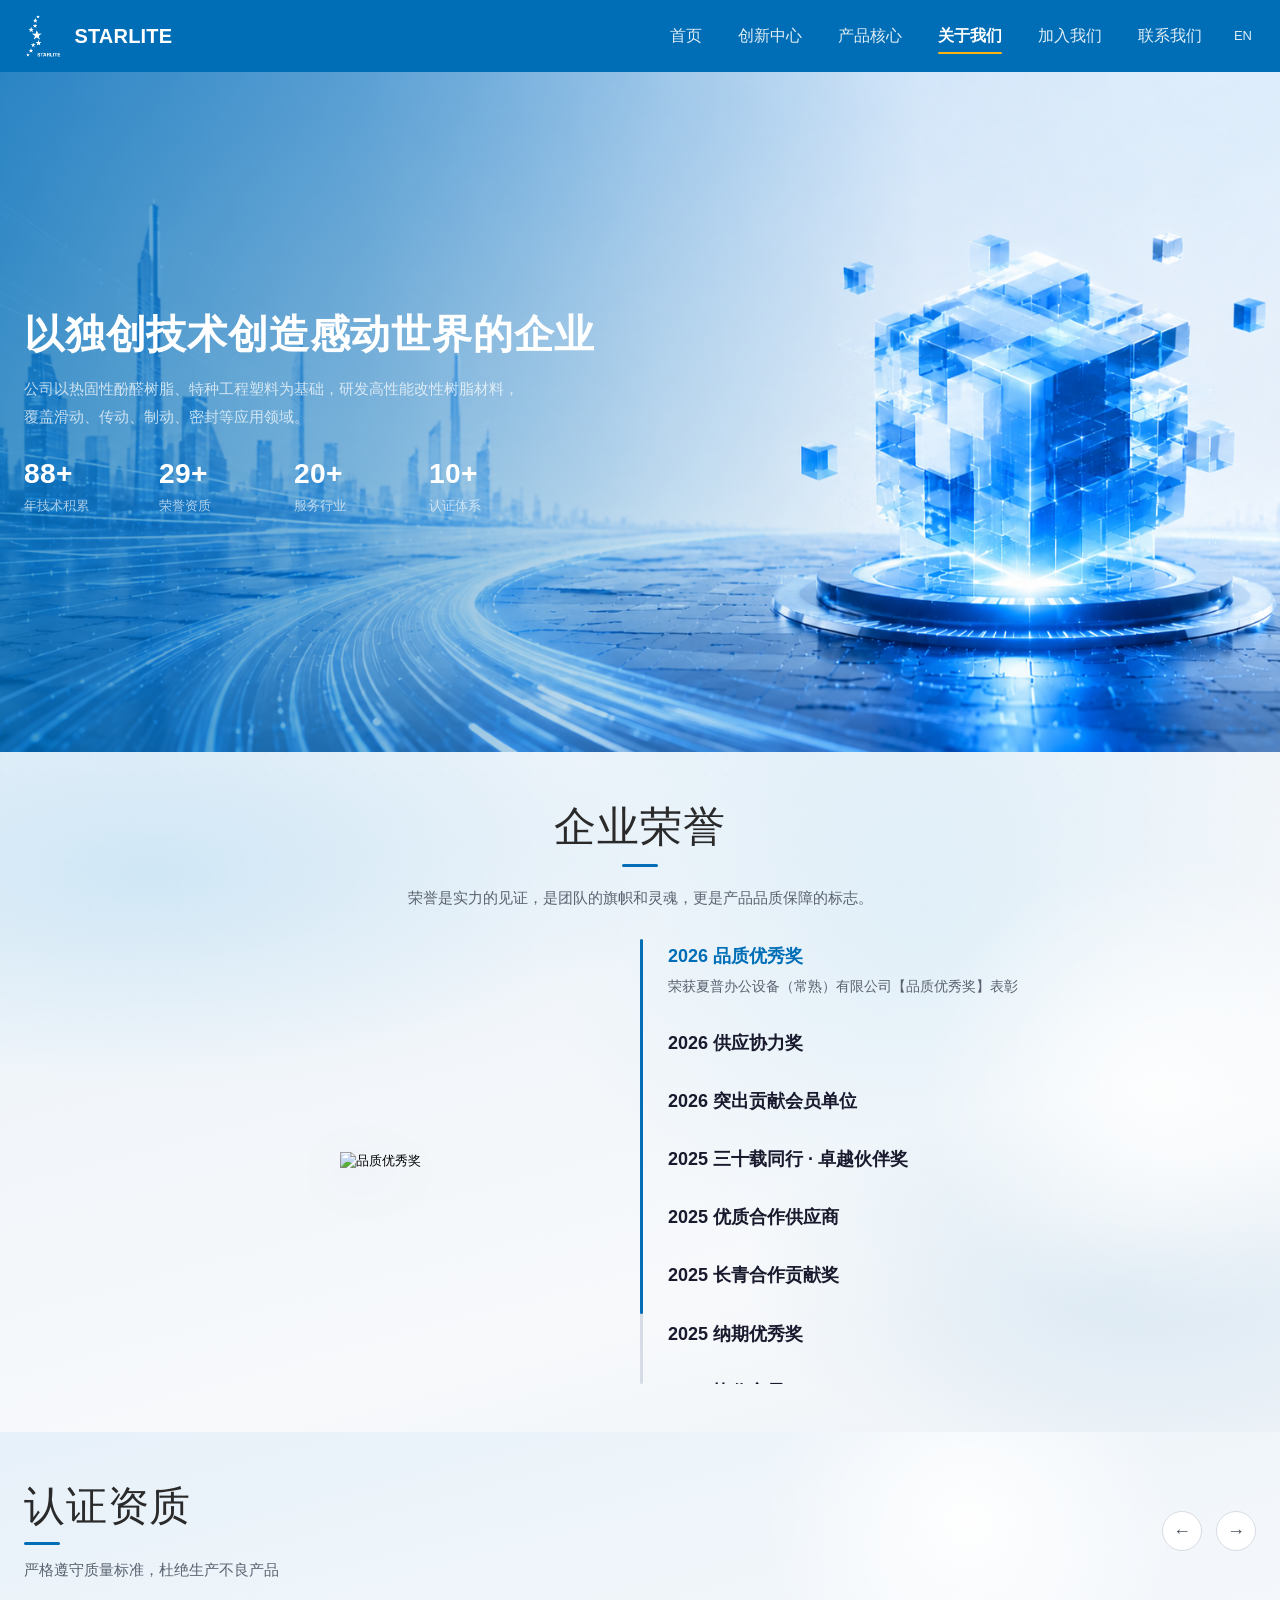
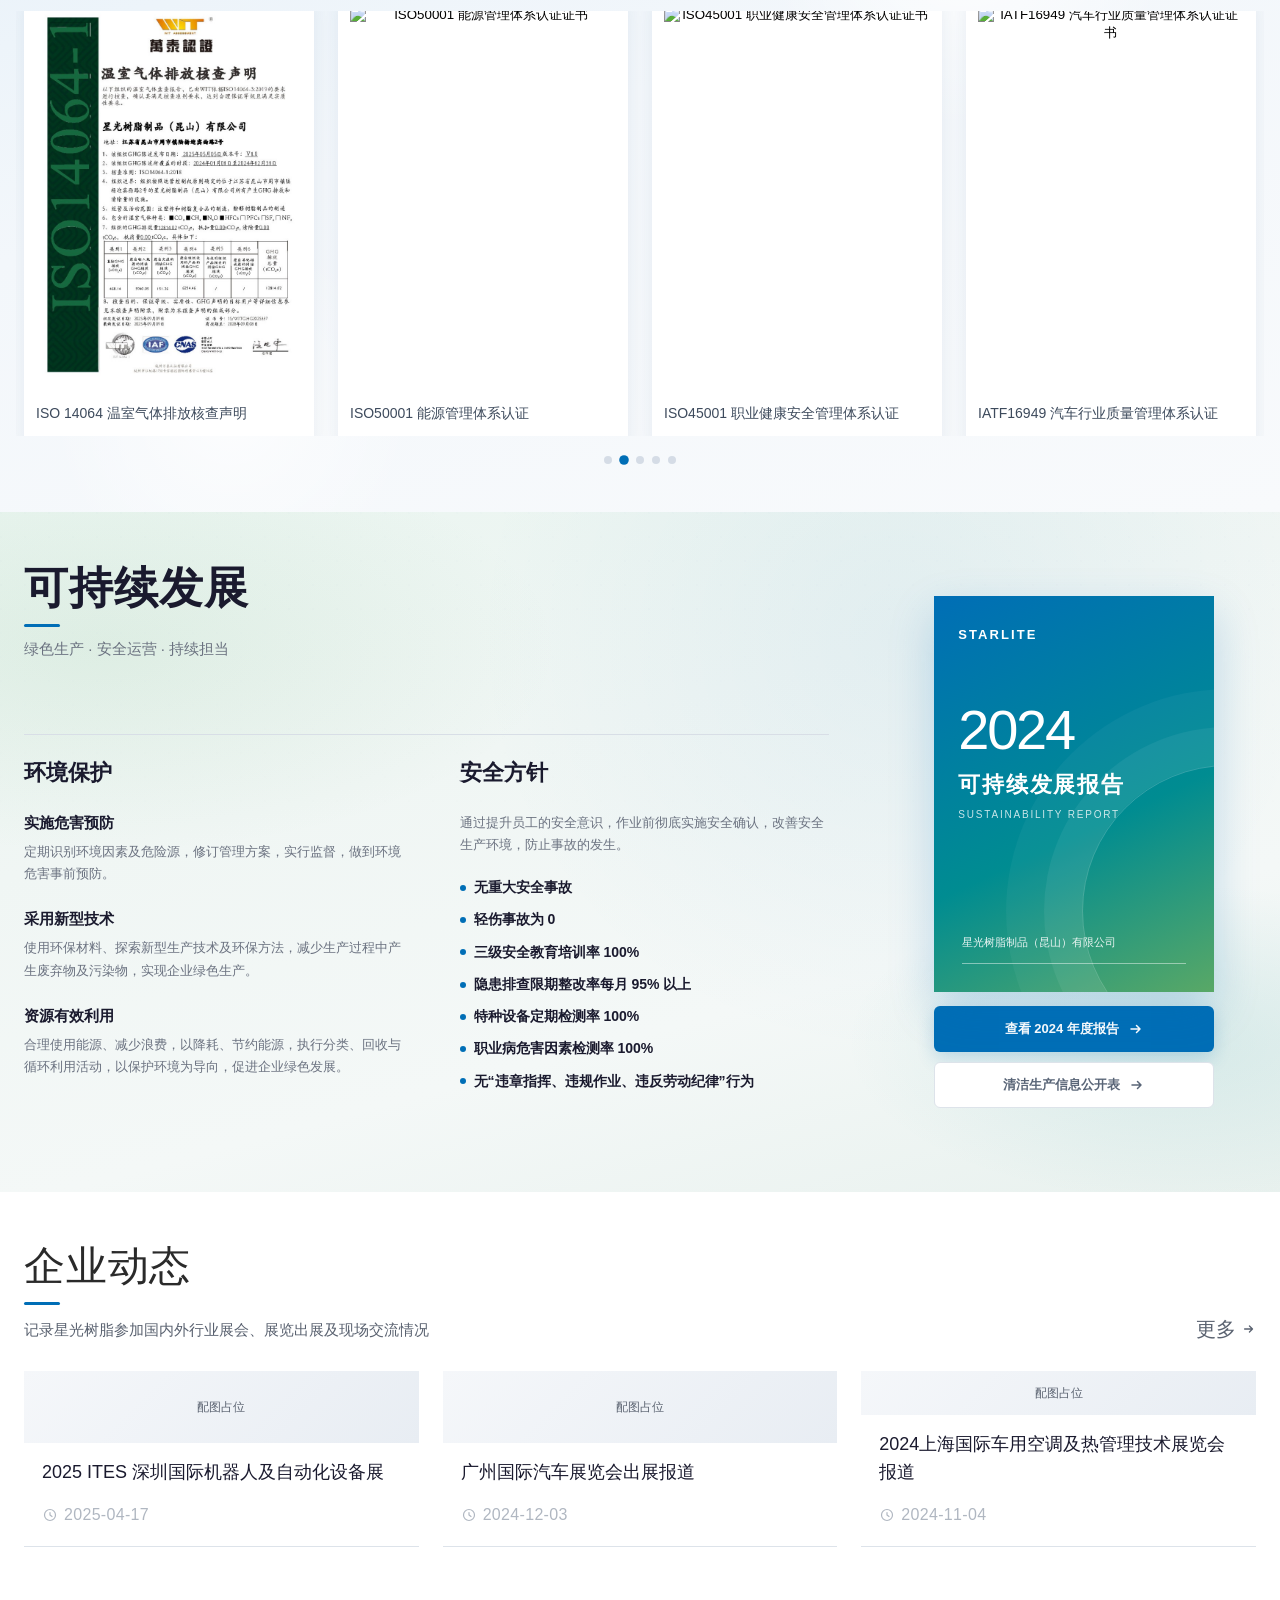
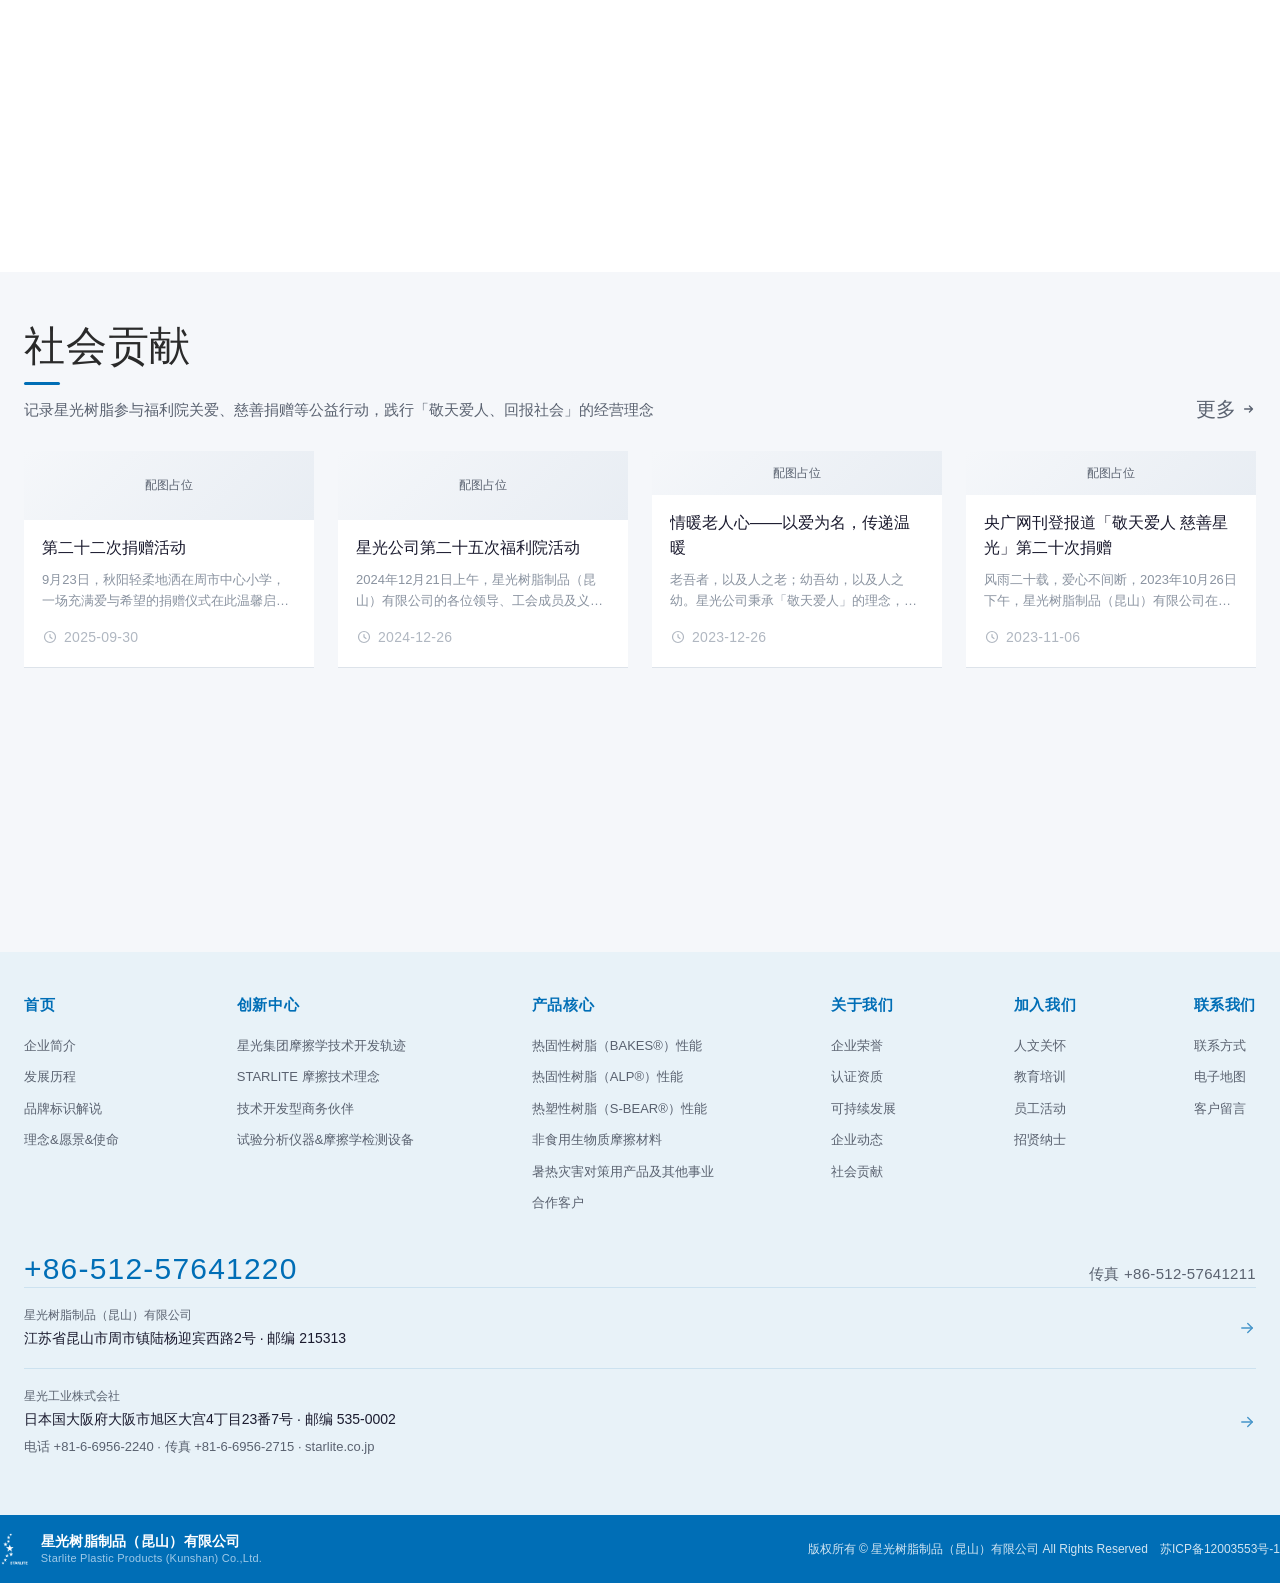
==== commit 71bf9d49: "Add files via upload" ====
--- a/about.html
+++ b/about.html
@@ -296,11 +296,17 @@
     .footer-main { padding: 40px 24px; }
     .footer-inner { max-width: 1280px; margin: 0 auto; }
     .footer-links {
-      display: grid;
-      grid-template-columns: repeat(6, minmax(0, 1fr));
-      gap: 28px 24px;
-    }
-    .footer-col { min-width: 0; }
+      display: flex;
+      justify-content: space-between;
+      align-items: flex-start;
+      width: 100%;
+      gap: 28px 20px;
+    }
+    .footer-col {
+      flex: 0 1 auto;
+      min-width: 0;
+      max-width: 200px;
+    }
     .footer-col h4 {
       color: var(--primary);
       font-size: 15px;
@@ -315,11 +321,11 @@
       color: var(--text-muted);
       transition: color 0.2s;
       display: block;
+      overflow-wrap: break-word;
     }
     .footer-col ul a:hover { color: var(--primary); }
     .footer-contact {
       margin-top: 30px;
-      border-top: 1px solid rgba(0, 110, 182, 0.12);
       padding-top: 8px;
     }
     .footer-contact-row {
@@ -417,9 +423,9 @@
       .honor-showcase-title::after,#honors.is-inview .honor-showcase-title::after{transform:translateX(-50%)!important}
     }
     .prototype-badge{position:fixed;bottom:16px;right:16px;background:var(--accent);color:var(--primary);padding:6px 14px;border-radius:20px;font-size:11px;font-weight:700;z-index:9999}
-    @media(max-width:768px){.nav{display:none}.footer-main{padding:40px 20px 0}.footer-links{grid-template-columns:repeat(2,minmax(0,1fr));gap:28px 16px}.footer-contact{margin-top:32px}.footer-contact-row{padding:18px 0;gap:10px}.footer-phone{font-size:22px}.footer-fax{font-size:13px}.footer-address{padding:16px 0;font-size:13px}.footer-bar-inner{padding:14px 20px}.footer-bar-copy{text-align:left;font-size:11px}.award-grid,.article-item{grid-template-columns:1fr;gap:16px}.card-grid{grid-template-columns:1fr;gap:24px}.news-module-title{font-size:26px}.article-thumb{width:100%;height:180px}.about-intro{height:auto;min-height:0;max-height:none}.about-intro-media{aspect-ratio:16/10;height:auto;min-height:280px}.about-intro-media::after{background:linear-gradient(180deg,rgba(0,110,182,.18) 0%,rgba(0,110,182,.55) 100%),linear-gradient(90deg,rgba(0,110,182,.55) 0%,rgba(0,110,182,.2) 45%,transparent 70%)}.about-intro-inner{padding:28px 20px;align-items:center;justify-content:flex-start}.about-intro-content{max-width:none}.about-intro-title{font-size:26px;margin-bottom:12px}.about-intro-desc{font-size:14px;margin-bottom:22px}.about-intro-stats{grid-template-columns:repeat(4,minmax(0,1fr));gap:12px 8px;max-width:none}.about-stat-num{font-size:24px}.section{padding:48px 20px}#honors.section,#cert.section,#sustain.section,#news.section,#social.section{height:auto;min-height:0;max-height:none;overflow:visible;padding:48px 20px}#sustain.section{padding:48px 20px}.sustain-module{padding:0}.sustain-head{padding-bottom:20px}.sustain-module-title{font-size:28px}.sustain-module-sub{font-size:14px}.sustain-layout{grid-template-columns:1fr;gap:28px}.sustain-text-cols{grid-template-columns:1fr;gap:28px}.sustain-downloads{grid-template-columns:1fr;margin-top:24px}.sustain-col-title{font-size:20px;margin-bottom:18px}.sustain-doc{margin-top:0}.sustain-doc-stage{width:min(100%,260px)}.sustain-report-cover{width:min(100%,280px)}.honor-showcase-head{margin-bottom:32px}.honor-showcase-title{font-size:28px}.honor-showcase-lead{font-size:14px}.honor-showcase-body{grid-template-columns:1fr;gap:28px;flex:none}.honor-showcase-list{gap:22px;max-height:none;height:auto}.honor-showcase-list-wrap{max-height:none;height:auto}.honor-showcase-item-title{font-size:16px}.honor-showcase-media{min-height:260px;height:auto}.honor-showcase-frame{height:auto}.honor-showcase-frame img{max-height:280px}.honor-module-head{flex-direction:column;align-items:flex-start;gap:20px;margin-bottom:24px}.honor-module-title{font-size:28px}.honor-module-nav{align-self:flex-end}.honor-carousel-viewport{flex:none}.honor-slide{flex:0 0 calc((100% - 20px)/2.15)}.honor-slide-btn{padding:18px 14px 14px}.honor-slide-media{min-height:180px}.honor-slide-media img{max-height:160px}.honor-nav-current{font-size:24px}#news .card-grid,#social .card-grid{flex:none;grid-template-rows:none}#news .card-grid .article-item,#social .card-grid .article-item{height:auto}#news .card-grid .article-thumb,#social .card-grid .article-thumb{flex:none;height:180px;aspect-ratio:auto}}
+    @media(max-width:768px){.nav{display:none}.footer-main{padding:40px 20px 0}.footer-links{display:grid;grid-template-columns:repeat(2,minmax(0,1fr));gap:28px 16px}.footer-col{max-width:none}.footer-contact{margin-top:32px}.footer-contact-row{padding:18px 0;gap:10px}.footer-phone{font-size:22px}.footer-fax{font-size:13px}.footer-address{padding:16px 0;font-size:13px}.footer-bar-inner{padding:14px 20px}.footer-bar-copy{text-align:left;font-size:11px}.award-grid,.article-item{grid-template-columns:1fr;gap:16px}.card-grid{grid-template-columns:1fr;gap:24px}.news-module-title{font-size:26px}.article-thumb{width:100%;height:180px}.about-intro{height:auto;min-height:0;max-height:none}.about-intro-media{aspect-ratio:16/10;height:auto;min-height:280px}.about-intro-media::after{background:linear-gradient(180deg,rgba(0,110,182,.18) 0%,rgba(0,110,182,.55) 100%),linear-gradient(90deg,rgba(0,110,182,.55) 0%,rgba(0,110,182,.2) 45%,transparent 70%)}.about-intro-inner{padding:28px 20px;align-items:center;justify-content:flex-start}.about-intro-content{max-width:none}.about-intro-title{font-size:26px;margin-bottom:12px}.about-intro-desc{font-size:14px;margin-bottom:22px}.about-intro-stats{grid-template-columns:repeat(4,minmax(0,1fr));gap:12px 8px;max-width:none}.about-stat-num{font-size:24px}.section{padding:48px 20px}#honors.section,#cert.section,#sustain.section,#news.section,#social.section{height:auto;min-height:0;max-height:none;overflow:visible;padding:48px 20px}#sustain.section{padding:48px 20px}.sustain-module{padding:0}.sustain-head{padding-bottom:20px}.sustain-module-title{font-size:28px}.sustain-module-sub{font-size:14px}.sustain-layout{grid-template-columns:1fr;gap:28px}.sustain-text-cols{grid-template-columns:1fr;gap:28px}.sustain-downloads{grid-template-columns:1fr;margin-top:24px}.sustain-col-title{font-size:20px;margin-bottom:18px}.sustain-doc{margin-top:0}.sustain-doc-stage{width:min(100%,260px)}.sustain-report-cover{width:min(100%,280px)}.honor-showcase-head{margin-bottom:32px}.honor-showcase-title{font-size:28px}.honor-showcase-lead{font-size:14px}.honor-showcase-body{grid-template-columns:1fr;gap:28px;flex:none}.honor-showcase-list{gap:22px;max-height:none;height:auto}.honor-showcase-list-wrap{max-height:none;height:auto}.honor-showcase-item-title{font-size:16px}.honor-showcase-media{min-height:260px;height:auto}.honor-showcase-frame{height:auto}.honor-showcase-frame img{max-height:280px}.honor-module-head{flex-direction:column;align-items:flex-start;gap:20px;margin-bottom:24px}.honor-module-title{font-size:28px}.honor-module-nav{align-self:flex-end}.honor-carousel-viewport{flex:none}.honor-slide{flex:0 0 calc((100% - 20px)/2.15)}.honor-slide-btn{padding:18px 14px 14px}.honor-slide-media{min-height:180px}.honor-slide-media img{max-height:160px}.honor-nav-current{font-size:24px}#news .card-grid,#social .card-grid{flex:none;grid-template-rows:none}#news .card-grid .article-item,#social .card-grid .article-item{height:auto}#news .card-grid .article-thumb,#social .card-grid .article-thumb{flex:none;height:180px;aspect-ratio:auto}}
     @media(max-width:1024px){.honor-showcase-body{grid-template-columns:1fr;gap:28px;max-width:560px}.honor-showcase-media{min-height:300px}.about-intro-media{aspect-ratio:auto}.about-intro-inner{padding:36px 24px;justify-content:flex-start}.about-intro-content{max-width:460px}.sustain-layout{grid-template-columns:1fr;gap:32px}.sustain-text-cols{grid-template-columns:1fr 1fr;gap:28px}.sustain-downloads{grid-template-columns:1fr 1fr}.sustain-doc{margin-top:0;width:100%;max-width:360px;margin-left:auto;margin-right:auto}.card-grid{grid-template-columns:repeat(2,1fr);gap:24px 20px}}
-    @media(max-width:1100px){.about-intro-stats{gap:12px}.honor-showcase-body{gap:40px}.honor-slide{flex:0 0 calc((100% - 20px)/2.35)}.card-grid{grid-template-columns:repeat(3,1fr);gap:24px 20px}.footer-links{grid-template-columns:repeat(3,minmax(0,1fr));gap:28px 20px}}
+    @media(max-width:1100px){.about-intro-stats{gap:12px}.honor-showcase-body{gap:40px}.honor-slide{flex:0 0 calc((100% - 20px)/2.35)}.card-grid{grid-template-columns:repeat(3,1fr);gap:24px 20px}.footer-links{display:grid;grid-template-columns:repeat(3,minmax(0,1fr));gap:28px 20px}.footer-col{max-width:none}}
     @media(max-width:640px){.honor-slide{flex:0 0 100%}.honor-slide-btn{padding:20px 16px 16px}.honor-module-nav{align-self:stretch;justify-content:center}}
     /* 认证资质均为竖版证书，按 A4 比例展示 */
     #cert .honor-carousel-viewport{margin:0 -8px;padding:8px 8px 12px}
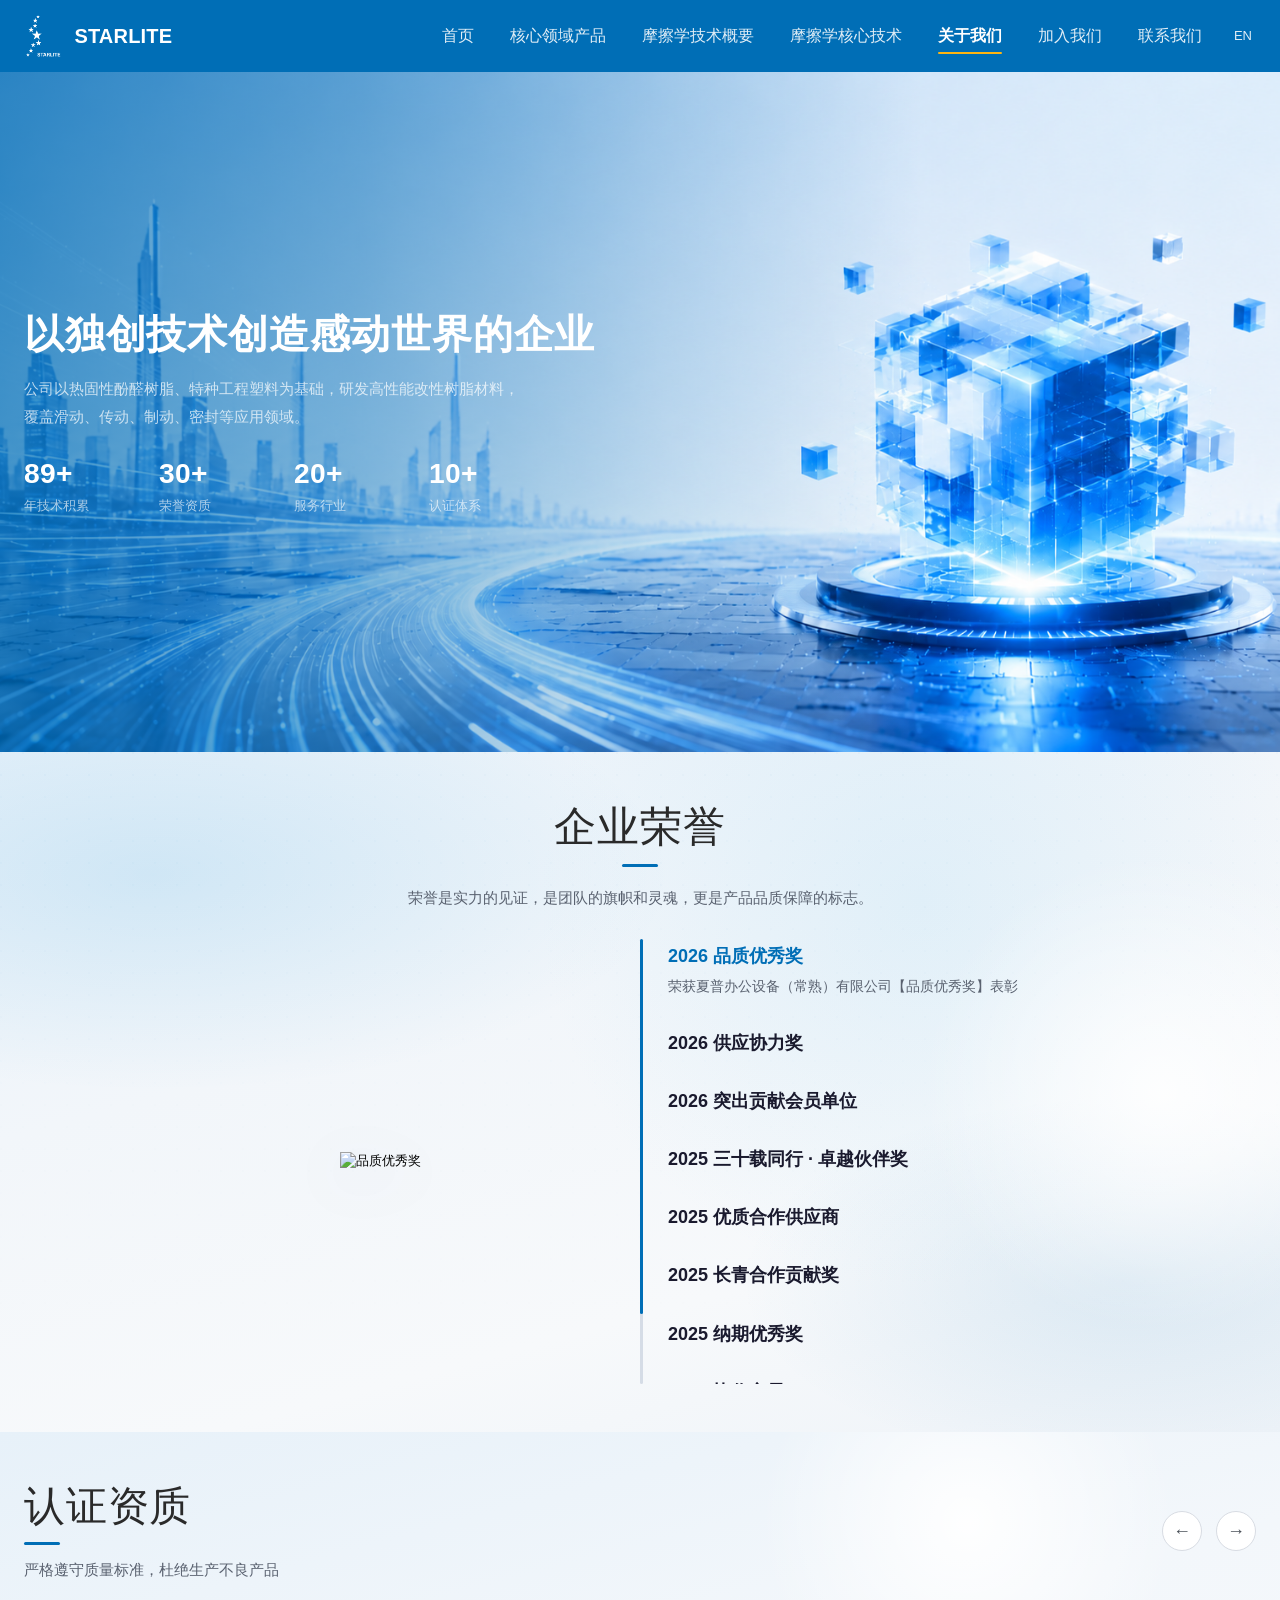
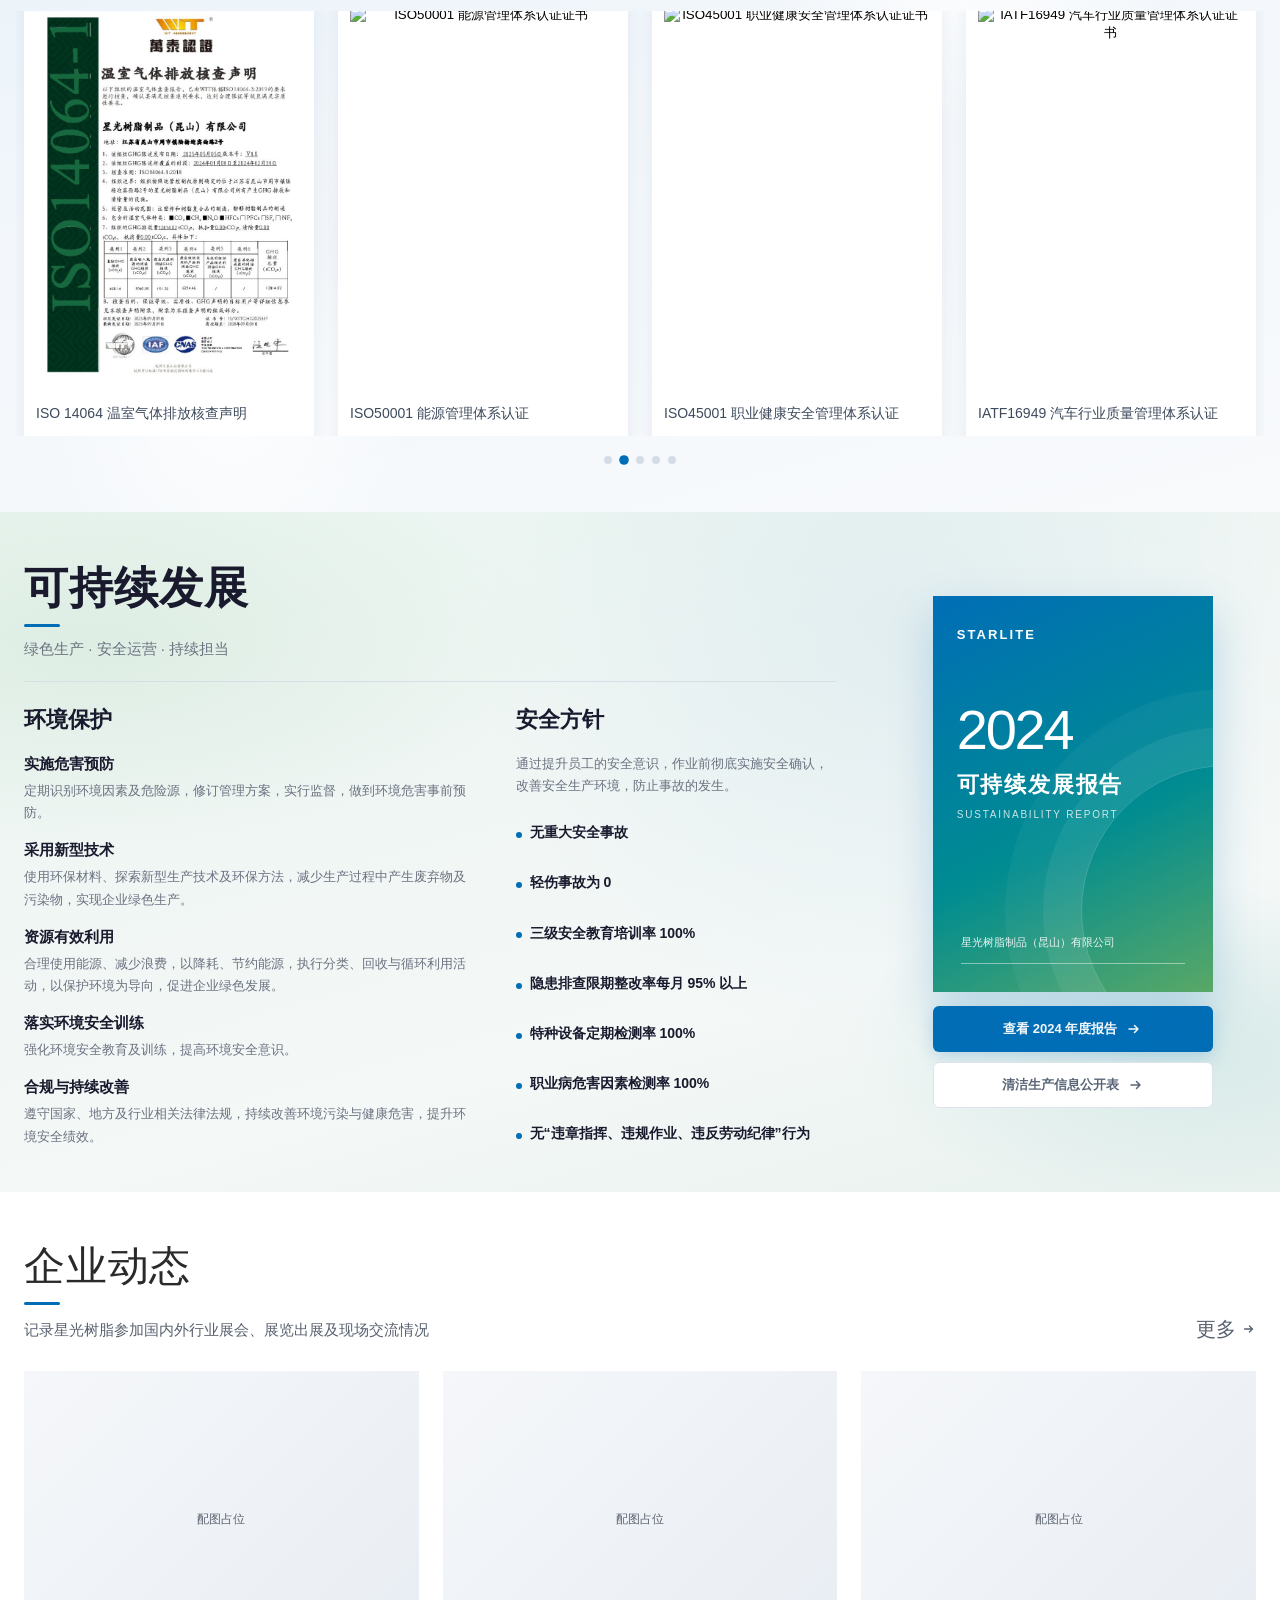
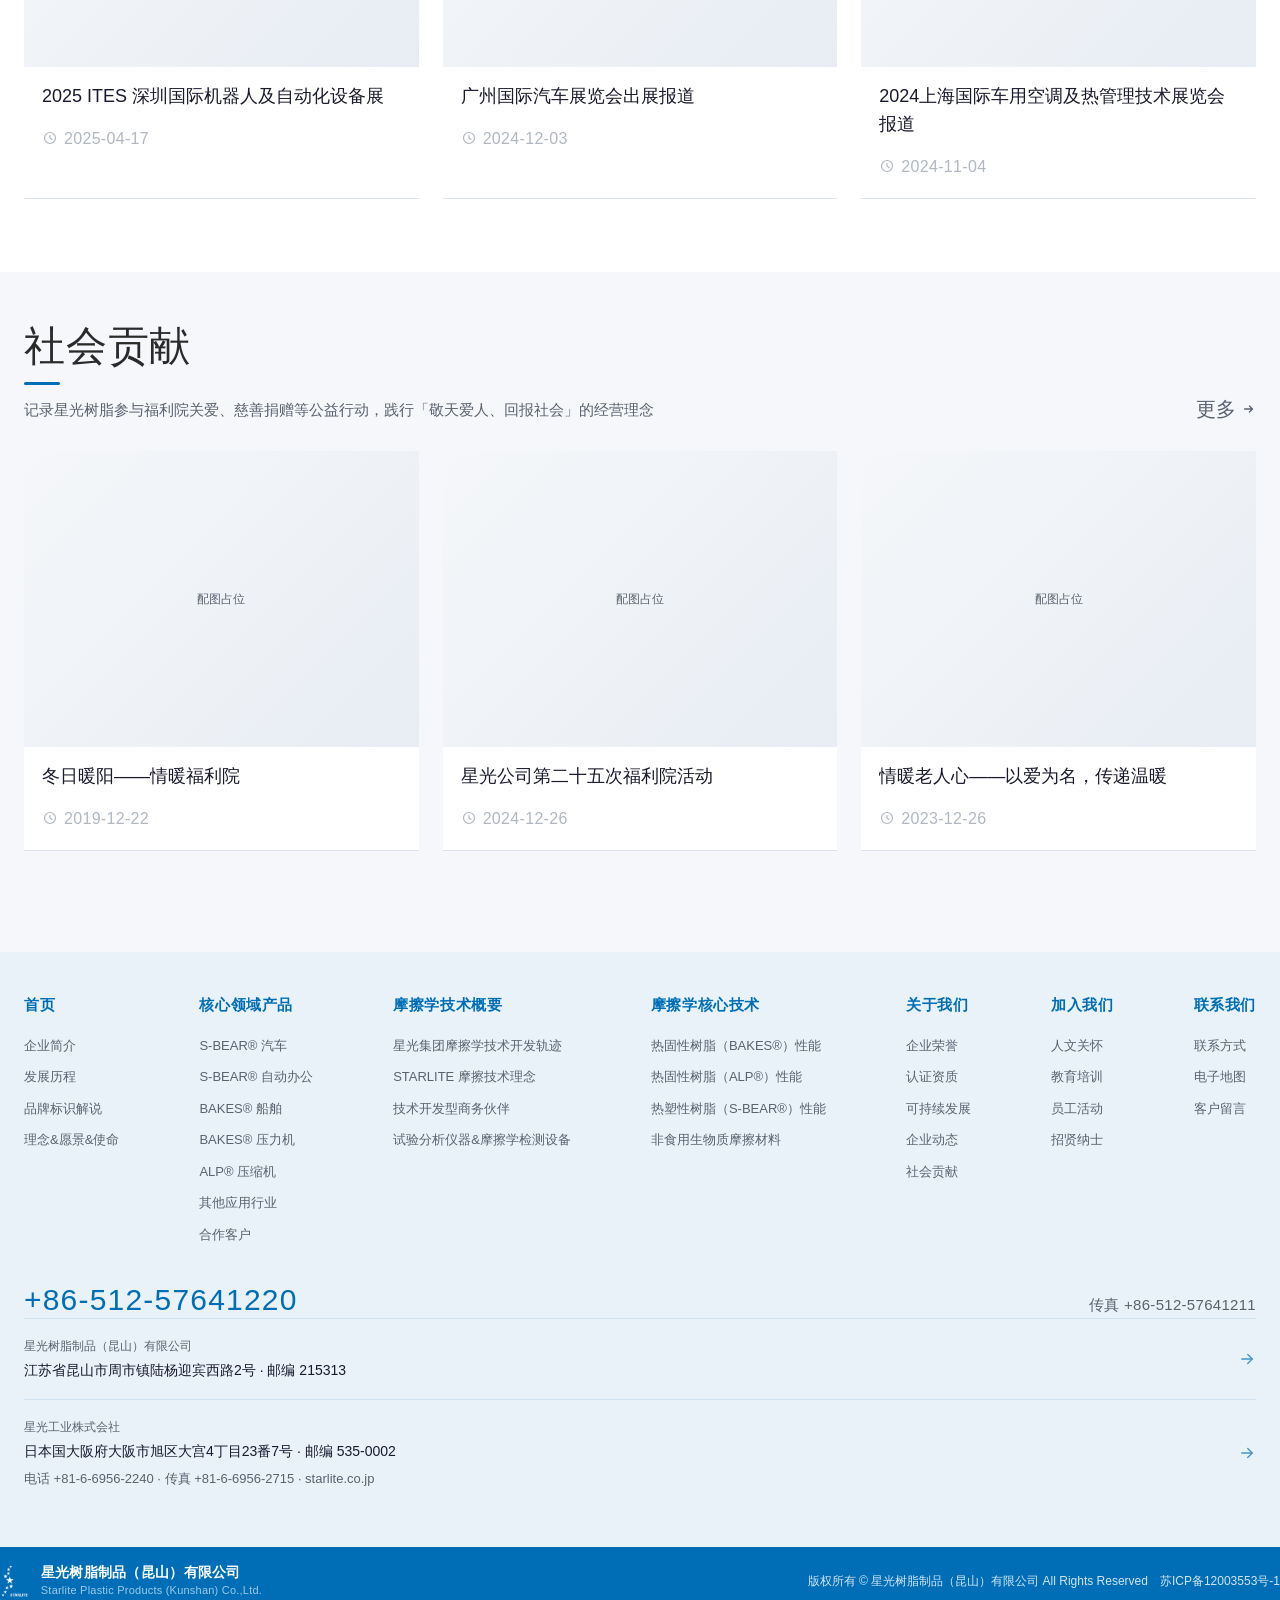
==== commit 1d966748: "Add files via upload" ====
--- a/about.html
+++ b/about.html
@@ -192,7 +192,7 @@
     #sustain.section::before{content:"";position:absolute;inset:0;pointer-events:none;z-index:0;background:radial-gradient(circle at 1px 1px,rgba(0,110,182,.05) 1px, transparent 0);background-size:24px 24px;opacity:.4;mask-image:linear-gradient(180deg,rgba(0,0,0,.45),transparent 75%);-webkit-mask-image:linear-gradient(180deg,rgba(0,0,0,.45),transparent 75%)}
     #sustain .section-inner{position:relative;z-index:1}
     .sustain-module{background:transparent;border-radius:0;padding:0;box-shadow:none;flex:1;min-height:0;display:flex;flex-direction:column}
-    .sustain-layout{display:grid;grid-template-columns:minmax(0,1.55fr) minmax(280px,.7fr);grid-template-areas:"head report" "main report";gap:24px 64px;align-items:stretch;flex:1;min-height:0}
+    .sustain-layout{display:grid;grid-template-columns:minmax(0,1.55fr) minmax(280px,.7fr);grid-template-areas:"head report" "main report";gap:24px 54px;align-items:stretch;flex:1;min-height:0}
     .sustain-main{grid-area:main;min-width:0;min-height:0;opacity:0;transform:translateY(18px);transition:opacity .75s cubic-bezier(.16,1,.3,1) .1s,transform .75s cubic-bezier(.16,1,.3,1) .1s}
     #sustain.is-inview .sustain-main{opacity:1;transform:none}
     .sustain-head{grid-area:head;margin:0;padding:0 0 20px;border-bottom:1px solid #D8DEE6;opacity:0;transform:translateY(16px);transition:opacity .7s cubic-bezier(.16,1,.3,1),transform .7s cubic-bezier(.16,1,.3,1)}
@@ -202,19 +202,22 @@
     .sustain-module-title::after{content:"";position:absolute;left:0;bottom:0;width:36px;height:3px;background:var(--primary);border-radius:2px;transform:scaleX(0);transform-origin:left center;transition:transform .7s cubic-bezier(.16,1,.3,1) .24s}
     #sustain.is-inview .sustain-module-title::after{transform:scaleX(1)}
     .sustain-module-sub{font-size:15px;color:#6B7280;margin:0;line-height:1.6}
-    .sustain-text-cols{display:grid;grid-template-columns:1.05fr 1fr;gap:40px 48px;align-items:start}
-    .sustain-col-title{font-size:22px;font-weight:700;color:#1A1A2E;margin:0 0 24px;line-height:1.3}
-    .sustain-env-list{display:flex;flex-direction:column;gap:22px}
+    .sustain-text-cols{display:grid;grid-template-columns:1.22fr 0.88fr;gap:40px 48px;align-items:stretch}
+    .sustain-col{display:flex;flex-direction:column;min-height:0}
+    .sustain-col-title{font-size:22px;font-weight:700;color:#1A1A2E;margin:0 0 18px;line-height:1.3}
+    .sustain-env-list{display:flex;flex-direction:column;gap:14px;flex:1}
     .sustain-env-item{opacity:0;transform:translateY(12px);transition:opacity .5s cubic-bezier(.16,1,.3,1),transform .5s cubic-bezier(.16,1,.3,1)}
     #sustain.is-inview .sustain-env-item{opacity:1;transform:none}
     #sustain.is-inview .sustain-env-item:nth-child(1){transition-delay:.18s}
     #sustain.is-inview .sustain-env-item:nth-child(2){transition-delay:.26s}
     #sustain.is-inview .sustain-env-item:nth-child(3){transition-delay:.34s}
-    .sustain-env-item h5{font-size:15px;font-weight:700;color:#1A1A2E;margin:0 0 8px;line-height:1.4}
+    #sustain.is-inview .sustain-env-item:nth-child(4){transition-delay:.42s}
+    #sustain.is-inview .sustain-env-item:nth-child(5){transition-delay:.5s}
+    .sustain-env-item h5{font-size:15px;font-weight:700;color:#1A1A2E;margin:0 0 6px;line-height:1.4}
     .sustain-env-item p{font-size:13px;color:#6B7280;line-height:1.75;margin:0}
     .sustain-safety-lead{font-size:13px;color:#6B7280;line-height:1.75;margin:0 0 20px}
-    .sustain-goal-list{list-style:none;margin:0;padding:0;display:flex;flex-direction:column;gap:12px}
-    .sustain-goal-list li{font-size:14px;font-weight:700;color:#1A1A2E;line-height:1.45;padding-left:14px;position:relative;opacity:0;transform:translateX(10px);transition:opacity .4s cubic-bezier(.16,1,.3,1),transform .4s cubic-bezier(.16,1,.3,1)}
+    .sustain-goal-list{list-style:none;margin:0;padding:0;display:flex;flex-direction:column;justify-content:space-between;flex:1;gap:10px}
+    .sustain-goal-list li{font-size:14px;font-weight:700;color:#1A1A2E;line-height:1.5;padding:4px 0 4px 14px;position:relative;opacity:0;transform:translateX(10px);transition:opacity .4s cubic-bezier(.16,1,.3,1),transform .4s cubic-bezier(.16,1,.3,1)}
     #sustain.is-inview .sustain-goal-list li{opacity:1;transform:none}
     #sustain.is-inview .sustain-goal-list li:nth-child(1){transition-delay:.2s}
     #sustain.is-inview .sustain-goal-list li:nth-child(2){transition-delay:.26s}
@@ -223,7 +226,7 @@
     #sustain.is-inview .sustain-goal-list li:nth-child(5){transition-delay:.44s}
     #sustain.is-inview .sustain-goal-list li:nth-child(6){transition-delay:.5s}
     #sustain.is-inview .sustain-goal-list li:nth-child(7){transition-delay:.56s}
-    .sustain-goal-list li::before{content:"";position:absolute;left:0;top:.55em;width:6px;height:6px;border-radius:50%;background:var(--primary)}
+    .sustain-goal-list li::before{content:"";position:absolute;left:0;top:calc(.7em + 4px);width:6px;height:6px;border-radius:50%;background:var(--primary)}
     .sustain-report{grid-area:report;display:flex;flex-direction:column;gap:14px;align-items:center;justify-content:center;min-height:0;opacity:0;transform:translateY(20px);transition:opacity .8s cubic-bezier(.16,1,.3,1) .14s,transform .8s cubic-bezier(.16,1,.3,1) .14s}
     #sustain.is-inview .sustain-report{opacity:1;transform:none}
     .sustain-report-cover{position:relative;width:min(100%,280px);aspect-ratio:210/297;padding:28px 24px;overflow:hidden;background:linear-gradient(155deg,#006EB6 0%,#008C91 58%,#59A866 100%);color:var(--white);box-shadow:0 18px 42px rgba(0,110,182,.22);transition:transform .45s cubic-bezier(.22,.61,.36,1),box-shadow .4s ease}
@@ -252,7 +255,7 @@
     #news.is-inview .card-grid .article-item:nth-child(n+4),#social.is-inview .card-grid .article-item:nth-child(n+4){transition-delay:.34s}
     .card-grid .article-item:hover{box-shadow:0 8px 28px rgba(0,110,182,.12);transform:translateY(-4px)}
     #news.is-inview .card-grid .article-item:hover,#social.is-inview .card-grid .article-item:hover{transform:translateY(-4px)}
-    .card-grid .article-thumb{width:100%;height:auto;aspect-ratio:16/10;border-radius:0;overflow:hidden;background:linear-gradient(135deg,var(--bg),#E8EDF3);flex-shrink:0}
+    .card-grid .article-thumb{width:100%;height:auto;aspect-ratio:4/3;border-radius:0;overflow:hidden;background:linear-gradient(135deg,var(--bg),#E8EDF3);flex-shrink:0}
     .card-grid .article-thumb img{width:100%;height:100%;object-fit:cover;display:block;transition:transform .5s cubic-bezier(.22,.61,.36,1)}
     .card-grid .article-item:hover .article-thumb img{transform:scale(1.04)}
     .card-grid .social-card-body{padding:16px 18px 20px;flex:1;display:flex;flex-direction:column}
@@ -267,31 +270,31 @@
     #news .card-grid .article-item{position:relative;border-radius:0;box-shadow:none;min-height:0;height:100%;background:var(--white);overflow:hidden;border-bottom:1px solid #DDE3EA}
     #news .card-grid .article-item:nth-child(n+4){display:none}
     #news .card-grid .article-item:hover{box-shadow:0 10px 26px rgba(15,55,100,.12);transform:translateY(-4px);border-color:#D9E2EC}
-    #news .card-grid .article-thumb{aspect-ratio:auto;flex:1 1 auto;min-height:0;border-radius:0}
+    #news .card-grid .article-thumb{flex:none;height:auto;aspect-ratio:4/3;min-height:0;border-radius:0}
     #news .card-grid .article-item:hover .article-thumb img{transform:none}
-    #news .news-card-body{display:flex;flex-direction:column;flex:0 0 auto;padding:16px 18px 18px;background:var(--white);min-height:0}
+    #news .news-card-body{display:flex;flex-direction:column;flex:1 1 auto;padding:16px 18px 18px;background:var(--white);min-height:0}
     #news .news-date-row{display:flex;align-items:center;justify-content:flex-start;gap:6px;margin:14px 0 0}
     #news .news-date-row svg{width:16px;height:16px;flex-shrink:0;color:#B0B7C1}
     #news .card-grid .article-title{font-size:18px;color:var(--text);font-weight:400;line-height:1.55;margin:0;-webkit-line-clamp:2;flex:none}
     #news .card-grid .article-item:hover .article-title{color:var(--primary)}
     #news .article-date{position:static;width:auto;height:auto;padding:0;margin:0;overflow:visible;clip:auto;white-space:nowrap;border:0;display:inline;font-size:16px;font-weight:400;color:#B0B7C1;letter-spacing:.02em}
     #news .news-card-overlay{display:none}
-    /* 社会贡献 — 参考新闻卡片，一行 4 个 */
+    /* 社会贡献 — 与企业动态一致，一行 3 个，仅标题与日期 */
     #social.section{background:#F5F7FA}
     #social .news-module-head{margin-bottom:28px;flex-shrink:0}
-    #social .card-grid{grid-template-columns:repeat(4,minmax(0,1fr));grid-template-rows:1fr;gap:24px;flex:1;min-height:0;align-content:stretch}
-    #social .card-grid .article-item{position:relative;border-radius:0;box-shadow:none;min-height:0;height:100%;background:var(--white);overflow:hidden}
-    #social .card-grid .article-item:nth-child(n+5){display:none}
+    #social .card-grid{grid-template-columns:repeat(3,minmax(0,1fr));grid-template-rows:1fr;gap:24px;flex:1;min-height:0;align-content:stretch}
+    #social .card-grid .article-item{position:relative;border-radius:0;box-shadow:none;min-height:0;height:100%;background:var(--white);overflow:hidden;border-bottom:1px solid #DDE3EA}
+    #social .card-grid .article-item:nth-child(n+4){display:none}
     #social .card-grid .article-item:hover{box-shadow:0 10px 26px rgba(15,55,100,.12);transform:translateY(-4px);border-color:#D9E2EC}
-    #social .card-grid .article-thumb{aspect-ratio:auto;flex:1 1 auto;min-height:0;border-radius:0}
+    #social .card-grid .article-thumb{flex:none;height:auto;aspect-ratio:4/3;min-height:0;border-radius:0}
     #social .card-grid .article-item:hover .article-thumb img{transform:none}
-    #social .news-card-body{display:flex;flex-direction:column;flex:0 0 auto;padding:16px 18px 18px;background:var(--white);min-height:0;border-bottom:1px solid #DDE3EA}
-    #social .news-date-row{display:flex;align-items:center;justify-content:flex-start;gap:6px;margin-top:auto;padding-top:14px}
+    #social .news-card-body{display:flex;flex-direction:column;flex:1 1 auto;padding:16px 18px 18px;background:var(--white);min-height:0}
+    #social .news-date-row{display:flex;align-items:center;justify-content:flex-start;gap:6px;margin:14px 0 0}
     #social .news-date-row svg{width:16px;height:16px;flex-shrink:0;color:#B0B7C1}
-    #social .card-grid .article-title{font-size:16px;color:var(--text);font-weight:400;line-height:1.55;margin:0;-webkit-line-clamp:2}
+    #social .card-grid .article-title{font-size:18px;color:var(--text);font-weight:400;line-height:1.55;margin:0;-webkit-line-clamp:2;flex:none}
     #social .card-grid .article-item:hover .article-title{color:var(--primary)}
-    #social .news-card-body .article-excerpt{position:static;width:auto;height:auto;margin:8px 0 0;padding:0;overflow:hidden;clip:auto;white-space:normal;font-size:13px;line-height:1.65;color:#8A93A0;display:-webkit-box;-webkit-line-clamp:2;-webkit-box-orient:vertical;flex:none}
-    #social .article-date{position:static;width:auto;height:auto;padding:0;margin:0;overflow:visible;clip:auto;white-space:nowrap;border:0;display:inline;font-size:14px;font-weight:400;color:#B0B7C1;letter-spacing:.02em}
+    #social .news-card-body .article-excerpt{position:absolute;width:1px;height:1px;padding:0;margin:-1px;overflow:hidden;clip:rect(0,0,0,0);white-space:nowrap;border:0}
+    #social .article-date{position:static;width:auto;height:auto;padding:0;margin:0;overflow:visible;clip:auto;white-space:nowrap;border:0;display:inline;font-size:16px;font-weight:400;color:#B0B7C1;letter-spacing:.02em}
     .footer { background: #E8F2F8; }
     .footer-main { padding: 40px 24px; }
     .footer-inner { max-width: 1280px; margin: 0 auto; }
@@ -423,7 +426,7 @@
       .honor-showcase-title::after,#honors.is-inview .honor-showcase-title::after{transform:translateX(-50%)!important}
     }
     .prototype-badge{position:fixed;bottom:16px;right:16px;background:var(--accent);color:var(--primary);padding:6px 14px;border-radius:20px;font-size:11px;font-weight:700;z-index:9999}
-    @media(max-width:768px){.nav{display:none}.footer-main{padding:40px 20px 0}.footer-links{display:grid;grid-template-columns:repeat(2,minmax(0,1fr));gap:28px 16px}.footer-col{max-width:none}.footer-contact{margin-top:32px}.footer-contact-row{padding:18px 0;gap:10px}.footer-phone{font-size:22px}.footer-fax{font-size:13px}.footer-address{padding:16px 0;font-size:13px}.footer-bar-inner{padding:14px 20px}.footer-bar-copy{text-align:left;font-size:11px}.award-grid,.article-item{grid-template-columns:1fr;gap:16px}.card-grid{grid-template-columns:1fr;gap:24px}.news-module-title{font-size:26px}.article-thumb{width:100%;height:180px}.about-intro{height:auto;min-height:0;max-height:none}.about-intro-media{aspect-ratio:16/10;height:auto;min-height:280px}.about-intro-media::after{background:linear-gradient(180deg,rgba(0,110,182,.18) 0%,rgba(0,110,182,.55) 100%),linear-gradient(90deg,rgba(0,110,182,.55) 0%,rgba(0,110,182,.2) 45%,transparent 70%)}.about-intro-inner{padding:28px 20px;align-items:center;justify-content:flex-start}.about-intro-content{max-width:none}.about-intro-title{font-size:26px;margin-bottom:12px}.about-intro-desc{font-size:14px;margin-bottom:22px}.about-intro-stats{grid-template-columns:repeat(4,minmax(0,1fr));gap:12px 8px;max-width:none}.about-stat-num{font-size:24px}.section{padding:48px 20px}#honors.section,#cert.section,#sustain.section,#news.section,#social.section{height:auto;min-height:0;max-height:none;overflow:visible;padding:48px 20px}#sustain.section{padding:48px 20px}.sustain-module{padding:0}.sustain-head{padding-bottom:20px}.sustain-module-title{font-size:28px}.sustain-module-sub{font-size:14px}.sustain-layout{grid-template-columns:1fr;gap:28px}.sustain-text-cols{grid-template-columns:1fr;gap:28px}.sustain-downloads{grid-template-columns:1fr;margin-top:24px}.sustain-col-title{font-size:20px;margin-bottom:18px}.sustain-doc{margin-top:0}.sustain-doc-stage{width:min(100%,260px)}.sustain-report-cover{width:min(100%,280px)}.honor-showcase-head{margin-bottom:32px}.honor-showcase-title{font-size:28px}.honor-showcase-lead{font-size:14px}.honor-showcase-body{grid-template-columns:1fr;gap:28px;flex:none}.honor-showcase-list{gap:22px;max-height:none;height:auto}.honor-showcase-list-wrap{max-height:none;height:auto}.honor-showcase-item-title{font-size:16px}.honor-showcase-media{min-height:260px;height:auto}.honor-showcase-frame{height:auto}.honor-showcase-frame img{max-height:280px}.honor-module-head{flex-direction:column;align-items:flex-start;gap:20px;margin-bottom:24px}.honor-module-title{font-size:28px}.honor-module-nav{align-self:flex-end}.honor-carousel-viewport{flex:none}.honor-slide{flex:0 0 calc((100% - 20px)/2.15)}.honor-slide-btn{padding:18px 14px 14px}.honor-slide-media{min-height:180px}.honor-slide-media img{max-height:160px}.honor-nav-current{font-size:24px}#news .card-grid,#social .card-grid{flex:none;grid-template-rows:none}#news .card-grid .article-item,#social .card-grid .article-item{height:auto}#news .card-grid .article-thumb,#social .card-grid .article-thumb{flex:none;height:180px;aspect-ratio:auto}}
+    @media(max-width:768px){.footer-main{padding:40px 20px 0}.footer-links{display:grid;grid-template-columns:repeat(2,minmax(0,1fr));gap:28px 16px}.footer-col{max-width:none}.footer-contact{margin-top:32px}.footer-contact-row{padding:18px 0;gap:10px}.footer-phone{font-size:22px}.footer-fax{font-size:13px}.footer-address{padding:16px 0;font-size:13px}.footer-bar-inner{padding:14px 20px}.footer-bar-copy{text-align:left;font-size:11px}.award-grid,.article-item{grid-template-columns:1fr;gap:16px}.card-grid{grid-template-columns:1fr;gap:24px}.news-module-title{font-size:26px}.article-thumb{width:100%;height:180px}.about-intro{height:auto;min-height:0;max-height:none}.about-intro-media{aspect-ratio:16/10;height:auto;min-height:280px}.about-intro-media::after{background:linear-gradient(180deg,rgba(0,110,182,.18) 0%,rgba(0,110,182,.55) 100%),linear-gradient(90deg,rgba(0,110,182,.55) 0%,rgba(0,110,182,.2) 45%,transparent 70%)}.about-intro-inner{padding:28px 20px;align-items:center;justify-content:flex-start}.about-intro-content{max-width:none}.about-intro-title{font-size:26px;margin-bottom:12px}.about-intro-desc{font-size:14px;margin-bottom:22px}.about-intro-stats{grid-template-columns:repeat(4,minmax(0,1fr));gap:12px 8px;max-width:none}.about-stat-num{font-size:24px}.section{padding:48px 20px}#honors.section,#cert.section,#sustain.section,#news.section,#social.section{height:auto;min-height:0;max-height:none;overflow:visible;padding:48px 20px}#sustain.section{padding:48px 20px}.sustain-module{padding:0}.sustain-head{padding-bottom:20px}.sustain-module-title{font-size:28px}.sustain-module-sub{font-size:14px}.sustain-layout{grid-template-columns:1fr;gap:28px}.sustain-text-cols{grid-template-columns:1fr;gap:28px}.sustain-downloads{grid-template-columns:1fr;margin-top:24px}.sustain-col-title{font-size:20px;margin-bottom:18px}.sustain-doc{margin-top:0}.sustain-doc-stage{width:min(100%,260px)}.sustain-report-cover{width:min(100%,280px)}.honor-showcase-head{margin-bottom:32px}.honor-showcase-title{font-size:28px}.honor-showcase-lead{font-size:14px}.honor-showcase-body{grid-template-columns:1fr;gap:28px;flex:none}.honor-showcase-list{gap:22px;max-height:none;height:auto}.honor-showcase-list-wrap{max-height:none;height:auto}.honor-showcase-item-title{font-size:16px}.honor-showcase-media{min-height:260px;height:auto}.honor-showcase-frame{height:auto}.honor-showcase-frame img{max-height:280px}.honor-module-head{flex-direction:column;align-items:flex-start;gap:20px;margin-bottom:24px}.honor-module-title{font-size:28px}.honor-module-nav{align-self:flex-end}.honor-carousel-viewport{flex:none}.honor-slide{flex:0 0 calc((100% - 20px)/2.15)}.honor-slide-btn{padding:18px 14px 14px}.honor-slide-media{min-height:180px}.honor-slide-media img{max-height:160px}.honor-nav-current{font-size:24px}#news .card-grid,#social .card-grid{flex:none;grid-template-rows:none}#news .card-grid .article-item,#social .card-grid .article-item{height:auto}#news .card-grid .article-thumb,#social .card-grid .article-thumb{flex:none;height:auto;aspect-ratio:4/3}}
     @media(max-width:1024px){.honor-showcase-body{grid-template-columns:1fr;gap:28px;max-width:560px}.honor-showcase-media{min-height:300px}.about-intro-media{aspect-ratio:auto}.about-intro-inner{padding:36px 24px;justify-content:flex-start}.about-intro-content{max-width:460px}.sustain-layout{grid-template-columns:1fr;gap:32px}.sustain-text-cols{grid-template-columns:1fr 1fr;gap:28px}.sustain-downloads{grid-template-columns:1fr 1fr}.sustain-doc{margin-top:0;width:100%;max-width:360px;margin-left:auto;margin-right:auto}.card-grid{grid-template-columns:repeat(2,1fr);gap:24px 20px}}
     @media(max-width:1100px){.about-intro-stats{gap:12px}.honor-showcase-body{gap:40px}.honor-slide{flex:0 0 calc((100% - 20px)/2.35)}.card-grid{grid-template-columns:repeat(3,1fr);gap:24px 20px}.footer-links{display:grid;grid-template-columns:repeat(3,minmax(0,1fr));gap:28px 20px}.footer-col{max-width:none}}
     @media(max-width:640px){.honor-slide{flex:0 0 100%}.honor-slide-btn{padding:20px 16px 16px}.honor-module-nav{align-self:stretch;justify-content:center}}
@@ -442,10 +445,30 @@
     @media(max-width:640px){#cert .honor-slide{flex-basis:100%;max-width:320px}#cert .honor-carousel-track{gap:20px}}
     @media(max-width:1024px){.sustain-layout{grid-template-columns:minmax(0,1.4fr) minmax(260px,.7fr);gap:28px 36px}.sustain-text-cols{grid-template-columns:1fr;gap:32px}}
     @media(max-width:768px){.sustain-layout{grid-template-columns:1fr;grid-template-areas:"head" "report" "main";gap:28px}.sustain-report{margin-bottom:8px}.sustain-report-cover{width:min(100%,280px)}.sustain-report-actions{width:min(100%,280px)}}
-    @media(max-width:1100px){#social .card-grid{grid-template-columns:repeat(2,minmax(0,1fr))}}
-    @media(max-width:900px){#news .card-grid{grid-template-columns:repeat(2,minmax(0,1fr))}}
-    @media(max-width:640px){#news.section,#social.section{padding-top:48px;padding-bottom:48px}#news .news-module-head,#social .news-module-head{margin-bottom:26px;align-items:flex-start}#news .card-grid,#social .card-grid{grid-template-columns:1fr;gap:26px}#news .card-grid .article-thumb,#social .card-grid .article-thumb{aspect-ratio:16/9;height:auto}.news-module-head{flex-wrap:wrap}}
-  </style>
+    @media(max-width:900px){#news .card-grid,#social .card-grid{grid-template-columns:repeat(2,minmax(0,1fr))}#news.section,#social.section{height:auto;min-height:0;max-height:none}}
+    @media(max-width:640px){#news.section,#social.section{padding-top:48px;padding-bottom:48px}#news .news-module-head,#social .news-module-head{margin-bottom:26px;align-items:flex-start}#news .card-grid,#social .card-grid{grid-template-columns:1fr;gap:26px}#news .card-grid .article-thumb,#social .card-grid .article-thumb{aspect-ratio:4/3;height:auto}.news-module-head{flex-wrap:wrap}}
+  
+    .nav-toggle{display:none;width:42px;height:42px;margin-left:4px;padding:0;border:none;background:transparent;cursor:pointer;flex-direction:column;align-items:center;justify-content:center;gap:5px;flex-shrink:0}
+    .nav-toggle span{display:block;width:18px;height:2px;background:#fff;border-radius:1px;transition:transform .25s ease,opacity .2s}
+    .header.is-nav-open .nav-toggle span:nth-child(1){transform:translateY(7px) rotate(45deg)}
+    .header.is-nav-open .nav-toggle span:nth-child(2){opacity:0}
+    .header.is-nav-open .nav-toggle span:nth-child(3){transform:translateY(-7px) rotate(-45deg)}
+    @media(max-width:768px){
+      .header:has(.nav>li:hover),.header:has(.nav>li:focus-within){margin-bottom:0}
+      .nav-toggle{display:flex;margin-left:auto}
+      .nav{position:absolute;left:0;right:0;top:72px;display:flex;flex-direction:column;align-items:stretch;gap:0;margin:0;max-height:min(72vh,calc(100dvh - 72px));overflow:auto;-webkit-overflow-scrolling:touch;background:#fff;box-shadow:0 18px 40px rgba(0,40,80,.16);opacity:0;visibility:hidden;pointer-events:none;transform:translateY(-6px);transition:opacity .25s ease,visibility .25s,transform .25s ease;z-index:1002}
+      .header.is-nav-open .nav{opacity:1;visibility:visible;pointer-events:auto;transform:none}
+      .nav>li{width:100%;border-bottom:1px solid #EEF1F5}
+      .nav>li>a{height:auto;padding:14px 20px 8px;color:#1A1A2E;font-size:15px;font-weight:600}
+      .nav>li>a::after{display:none}
+      .nav>li>a:hover,.nav>li>a.active,.nav>li:hover>a{color:#006EB6;font-weight:600}
+      .header.is-nav-open .nav-dropdown{position:static;display:flex;flex-direction:column;flex-wrap:nowrap;align-items:stretch;justify-content:flex-start;gap:0;width:auto;margin:0;padding:0 20px 12px;background:transparent;border:none;box-shadow:none;opacity:1;visibility:visible;transform:none}
+      .nav>li:hover>.nav-dropdown{opacity:1;visibility:visible}
+      .nav-dropdown a{padding:7px 0;font-size:13px;color:#5A6270;white-space:normal}
+      .nav-dropdown a:hover{color:#006EB6}
+      body.is-nav-lock{overflow:hidden}
+    }
+</style>
 </head>
 <body>
   <header class="header">
@@ -454,6 +477,7 @@
         <img src="img/brand/logo-白.png" alt="STARLITE" class="logo-img">
         <div>
           <div class="logo-text">STARLITE</div>
+          <div class="logo-sub">星光树脂（昆山）</div>
         </div>
       </a>
       <ul class="nav">
@@ -467,7 +491,19 @@
           </ul>
         </li>
         <li>
-          <a href="innovation.html">创新中心</a>
+          <a href="fields.html">核心领域产品</a>
+          <ul class="nav-dropdown">
+            <li><a href="fields.html#sbear">S-BEAR® 汽车</a></li>
+            <li><a href="fields.html#sbear-office">S-BEAR® 自动办公</a></li>
+            <li><a href="fields.html#bakes">BAKES® 船舶</a></li>
+            <li><a href="fields.html#bakes-press">BAKES® 压力机</a></li>
+            <li><a href="fields.html#alp">ALP® 压缩机</a></li>
+            <li><a href="fields.html#bakes-other">其他应用行业</a></li>
+            <li><a href="fields.html#clients">合作客户</a></li>
+          </ul>
+        </li>
+        <li>
+          <a href="innovation.html">摩擦学技术概要</a>
           <ul class="nav-dropdown">
             <li><a href="innovation.html#timeline">星光集团摩擦学技术开发轨迹</a></li>
             <li><a href="innovation.html#tribology">STARLITE 摩擦技术理念</a></li>
@@ -476,14 +512,12 @@
           </ul>
         </li>
         <li class="nav-has-mega">
-          <a href="products.html">产品核心</a>
+          <a href="products.html">摩擦学核心技术</a>
           <ul class="nav-dropdown">
             <li><a href="products.html#bakes">热固性树脂（BAKES®）性能</a></li>
             <li><a href="products.html#alp">热固性树脂（ALP®）性能</a></li>
             <li><a href="products.html#sbear">热塑性树脂（S-BEAR®）性能</a></li>
             <li><a href="products.html#biomass">非食用生物质摩擦材料</a></li>
-            <li><a href="products.html#other">暑热灾害对策用产品及其他事业</a></li>
-            <li><a href="products.html#clients">合作客户</a></li>
           </ul>
         </li>
         <li>
@@ -514,6 +548,7 @@
           </ul>
         </li>
       </ul>
+      <button class="nav-toggle" type="button" aria-label="打开菜单" aria-expanded="false"><span></span><span></span><span></span></button>
       <div class="lang-switch"><button class="lang-btn" type="button" data-lang="zh" aria-label="切换语言">EN</button></div>
     </div>
   </header>
@@ -698,6 +733,14 @@
                     <h5>资源有效利用</h5>
                     <p>合理使用能源、减少浪费，以降耗、节约能源，执行分类、回收与循环利用活动，以保护环境为导向，促进企业绿色发展。</p>
                   </article>
+                  <article class="sustain-env-item">
+                    <h5>落实环境安全训练</h5>
+                    <p>强化环境安全教育及训练，提高环境安全意识。</p>
+                  </article>
+                  <article class="sustain-env-item">
+                    <h5>合规与持续改善</h5>
+                    <p>遵守国家、地方及行业相关法律法规，持续改善环境污染与健康危害，提升环境安全绩效。</p>
+                  </article>
                 </div>
               </div>
 
@@ -830,13 +873,13 @@
         </div>
         <div class="card-grid article-feed">
           <a class="article-item" href="news-detail.html?id=social-01">
-            <div class="article-thumb"><img src="https://www.starlite.cn/Upload/Images/2025-09-30/68db4cdc2c84a.jpg" alt="第二十二次捐赠活动" loading="lazy" onerror="this.style.display='none';this.parentElement.innerHTML='<div class=\'article-thumb-placeholder\'>配图占位</div>'"></div>
+            <div class="article-thumb"><img src="https://www.starlite.cn/Upload/Images/2020-02-26/5e56855589914.jpg" alt="冬日暖阳——情暖福利院" loading="lazy" onerror="this.style.display='none';this.parentElement.innerHTML='<div class=\'article-thumb-placeholder\'>配图占位</div>'"></div>
             <div class="news-card-body">
-              <h4 class="article-title">第二十二次捐赠活动</h4>
-              <p class="article-excerpt">9月23日，秋阳轻柔地洒在周市中心小学，一场充满爱与希望的捐赠仪式在此温馨启幕。星光树脂制品（昆山）有限公司带着对教育事业的关切，为学校送来急需物资，尽显企业的责任与担当。</p>
+              <h4 class="article-title">冬日暖阳——情暖福利院</h4>
+              <p class="article-excerpt">寒风萧萧阴雨连绵，寒冬季节格外阴冷，星光公司秉承「敬天爱人」的理念，在2019年12月22日上午，由公司领导、工会成员及义工组的成员们一同冒着风雨前往昆山市福利院为老人们送上来自星光的关爱和温暖，同时提前跟老人们欢度一个愉快的圣诞节。</p>
               <div class="news-date-row">
                 <svg viewBox="0 0 16 16" fill="none" aria-hidden="true"><circle cx="8" cy="8" r="5.5" stroke="currentColor" stroke-width="1.2"/><path d="M8 5.5V8l2 1.5" stroke="currentColor" stroke-width="1.2" stroke-linecap="round" stroke-linejoin="round"/></svg>
-                <span class="article-date">2025-09-30</span>
+                <span class="article-date">2019-12-22</span>
               </div>
             </div>
           </a>
@@ -935,7 +978,19 @@
             </ul>
           </div>
           <div class="footer-col">
-            <h4>创新中心</h4>
+            <h4>核心领域产品</h4>
+            <ul>
+              <li><a href="fields.html#sbear">S-BEAR® 汽车</a></li>
+              <li><a href="fields.html#sbear-office">S-BEAR® 自动办公</a></li>
+              <li><a href="fields.html#bakes">BAKES® 船舶</a></li>
+              <li><a href="fields.html#bakes-press">BAKES® 压力机</a></li>
+              <li><a href="fields.html#alp">ALP® 压缩机</a></li>
+              <li><a href="fields.html#bakes-other">其他应用行业</a></li>
+              <li><a href="fields.html#clients">合作客户</a></li>
+            </ul>
+          </div>
+          <div class="footer-col">
+            <h4>摩擦学技术概要</h4>
             <ul>
               <li><a href="innovation.html#timeline">星光集团摩擦学技术开发轨迹</a></li>
               <li><a href="innovation.html#tribology">STARLITE 摩擦技术理念</a></li>
@@ -944,14 +999,12 @@
             </ul>
           </div>
           <div class="footer-col">
-            <h4>产品核心</h4>
+            <h4>摩擦学核心技术</h4>
             <ul>
               <li><a href="products.html#bakes">热固性树脂（BAKES®）性能</a></li>
               <li><a href="products.html#alp">热固性树脂（ALP®）性能</a></li>
               <li><a href="products.html#sbear">热塑性树脂（S-BEAR®）性能</a></li>
               <li><a href="products.html#biomass">非食用生物质摩擦材料</a></li>
-              <li><a href="products.html#other">暑热灾害对策用产品及其他事业</a></li>
-              <li><a href="products.html#clients">合作客户</a></li>
             </ul>
           </div>
           <div class="footer-col">
@@ -1420,5 +1473,38 @@
   sections.forEach(function(section){ observer.observe(section); });
 })();
 </script>
+<script>
+(function(){
+  var header = document.querySelector('.header');
+  var toggle = document.querySelector('.nav-toggle');
+  var nav = header && header.querySelector('.nav');
+  if (!header || !toggle || !nav) return;
+  function closeNav(){
+    header.classList.remove('is-nav-open');
+    document.body.classList.remove('is-nav-lock');
+    toggle.setAttribute('aria-expanded','false');
+    toggle.setAttribute('aria-label','打开菜单');
+  }
+  function openNav(){
+    header.classList.add('is-nav-open');
+    document.body.classList.add('is-nav-lock');
+    toggle.setAttribute('aria-expanded','true');
+    toggle.setAttribute('aria-label','关闭菜单');
+  }
+  toggle.addEventListener('click', function(){
+    if (header.classList.contains('is-nav-open')) closeNav();
+    else openNav();
+  });
+  nav.addEventListener('click', function(e){
+    if (e.target.closest('a')) closeNav();
+  });
+  document.addEventListener('keydown', function(e){
+    if (e.key === 'Escape') closeNav();
+  });
+  window.addEventListener('resize', function(){
+    if (window.matchMedia('(min-width:769px)').matches) closeNav();
+  });
+})();
+</script>
 </body>
 </html>
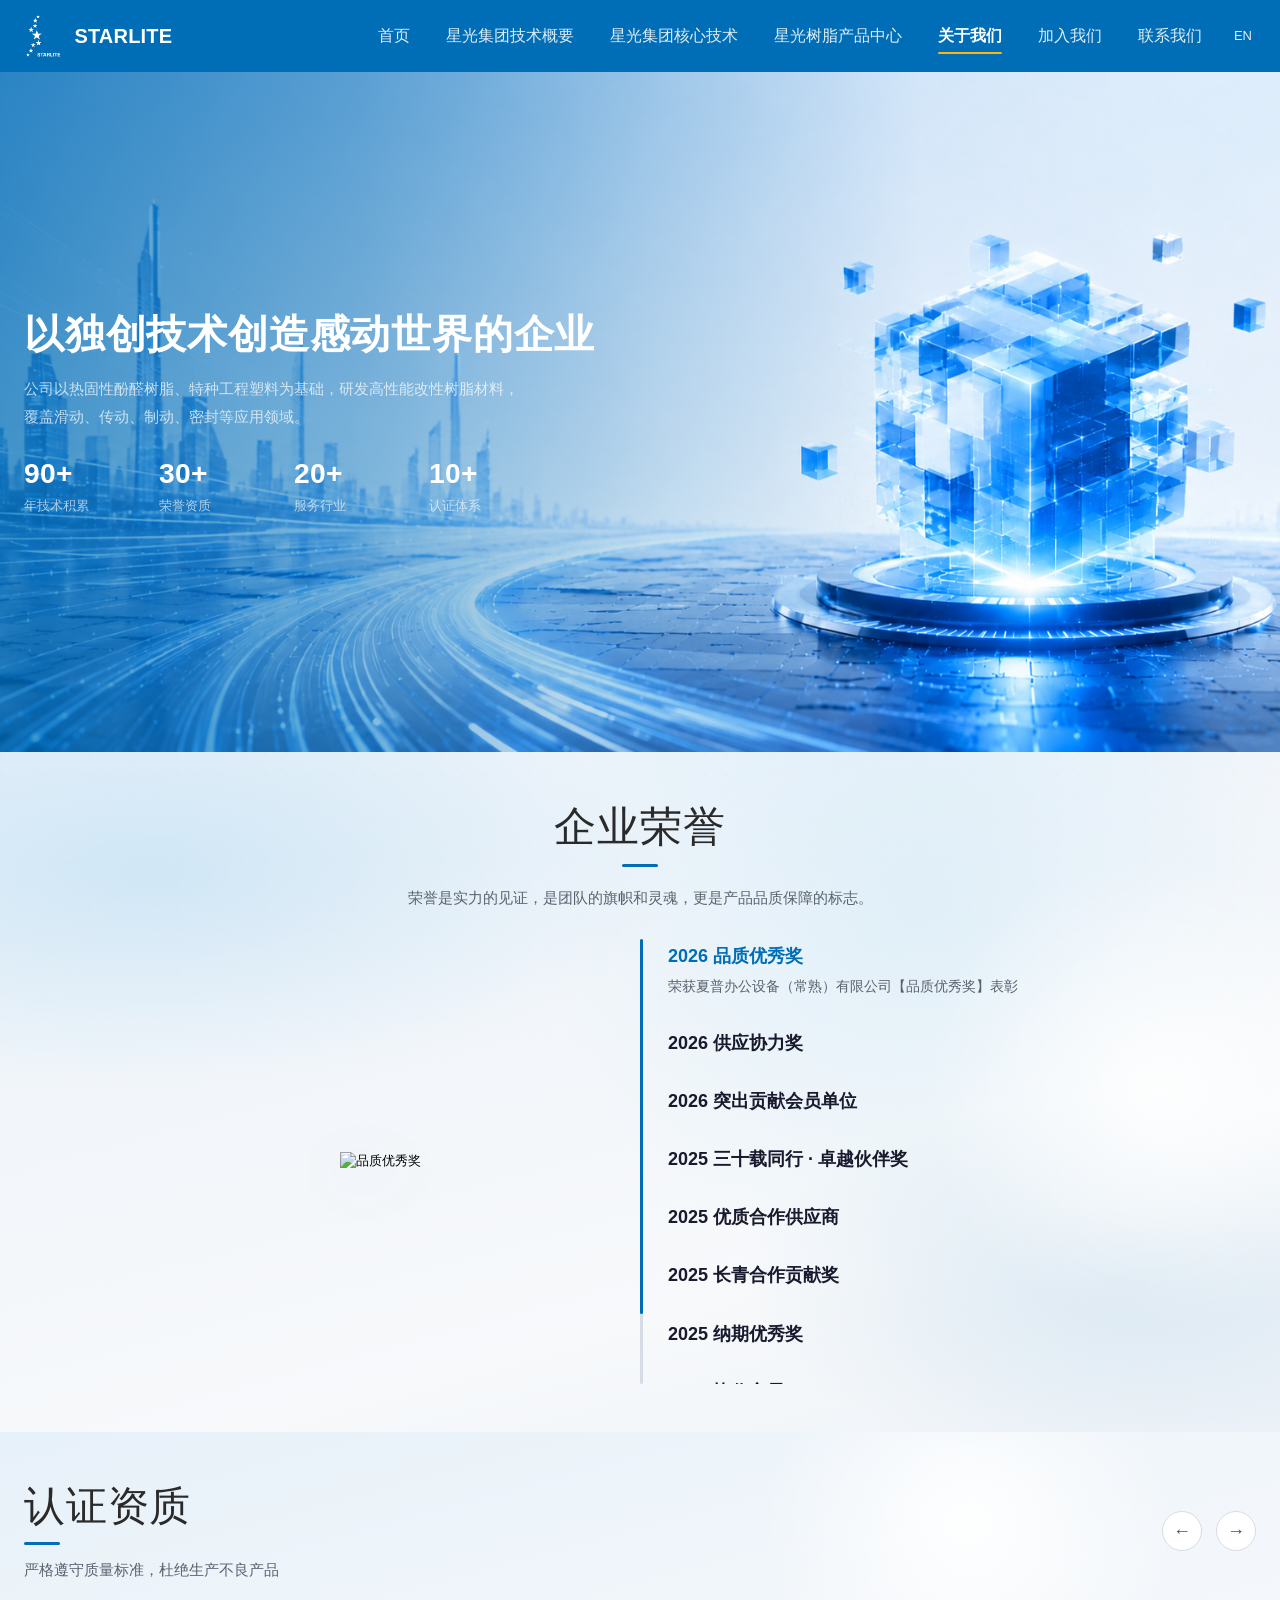
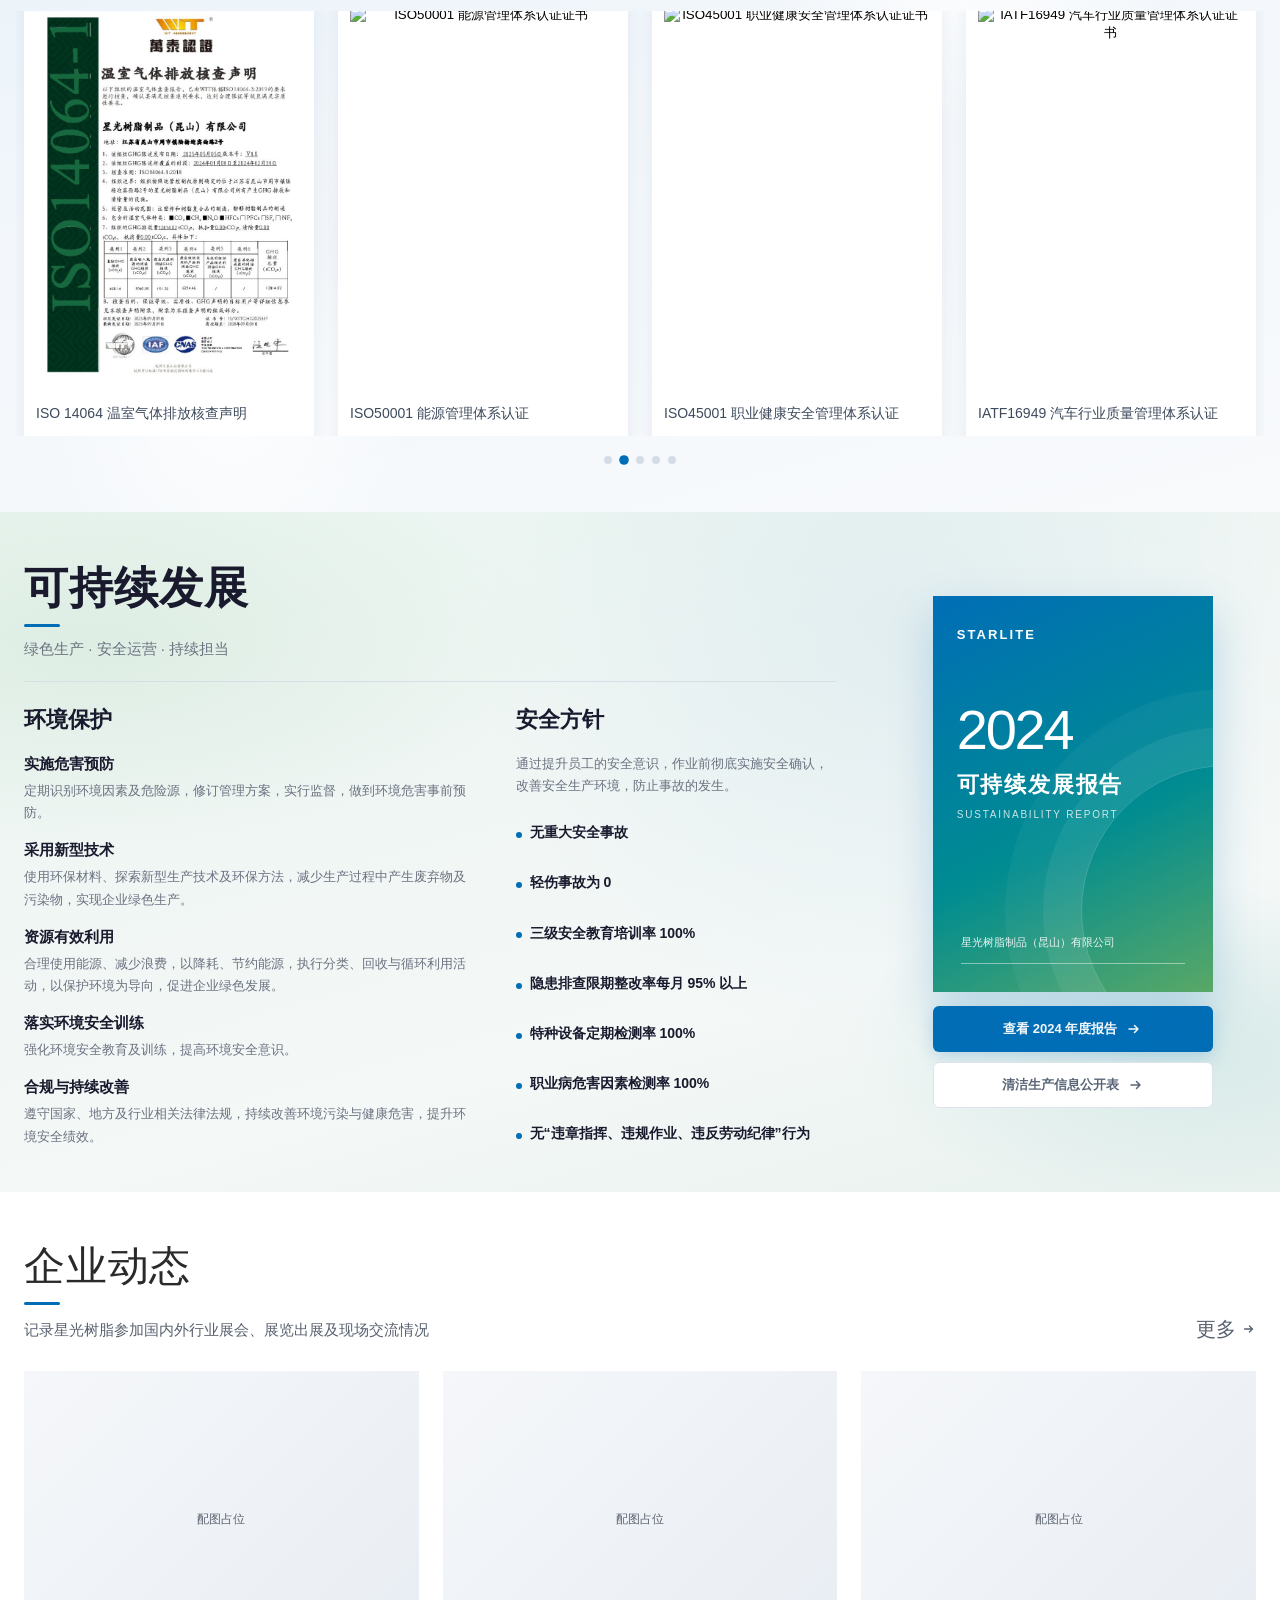
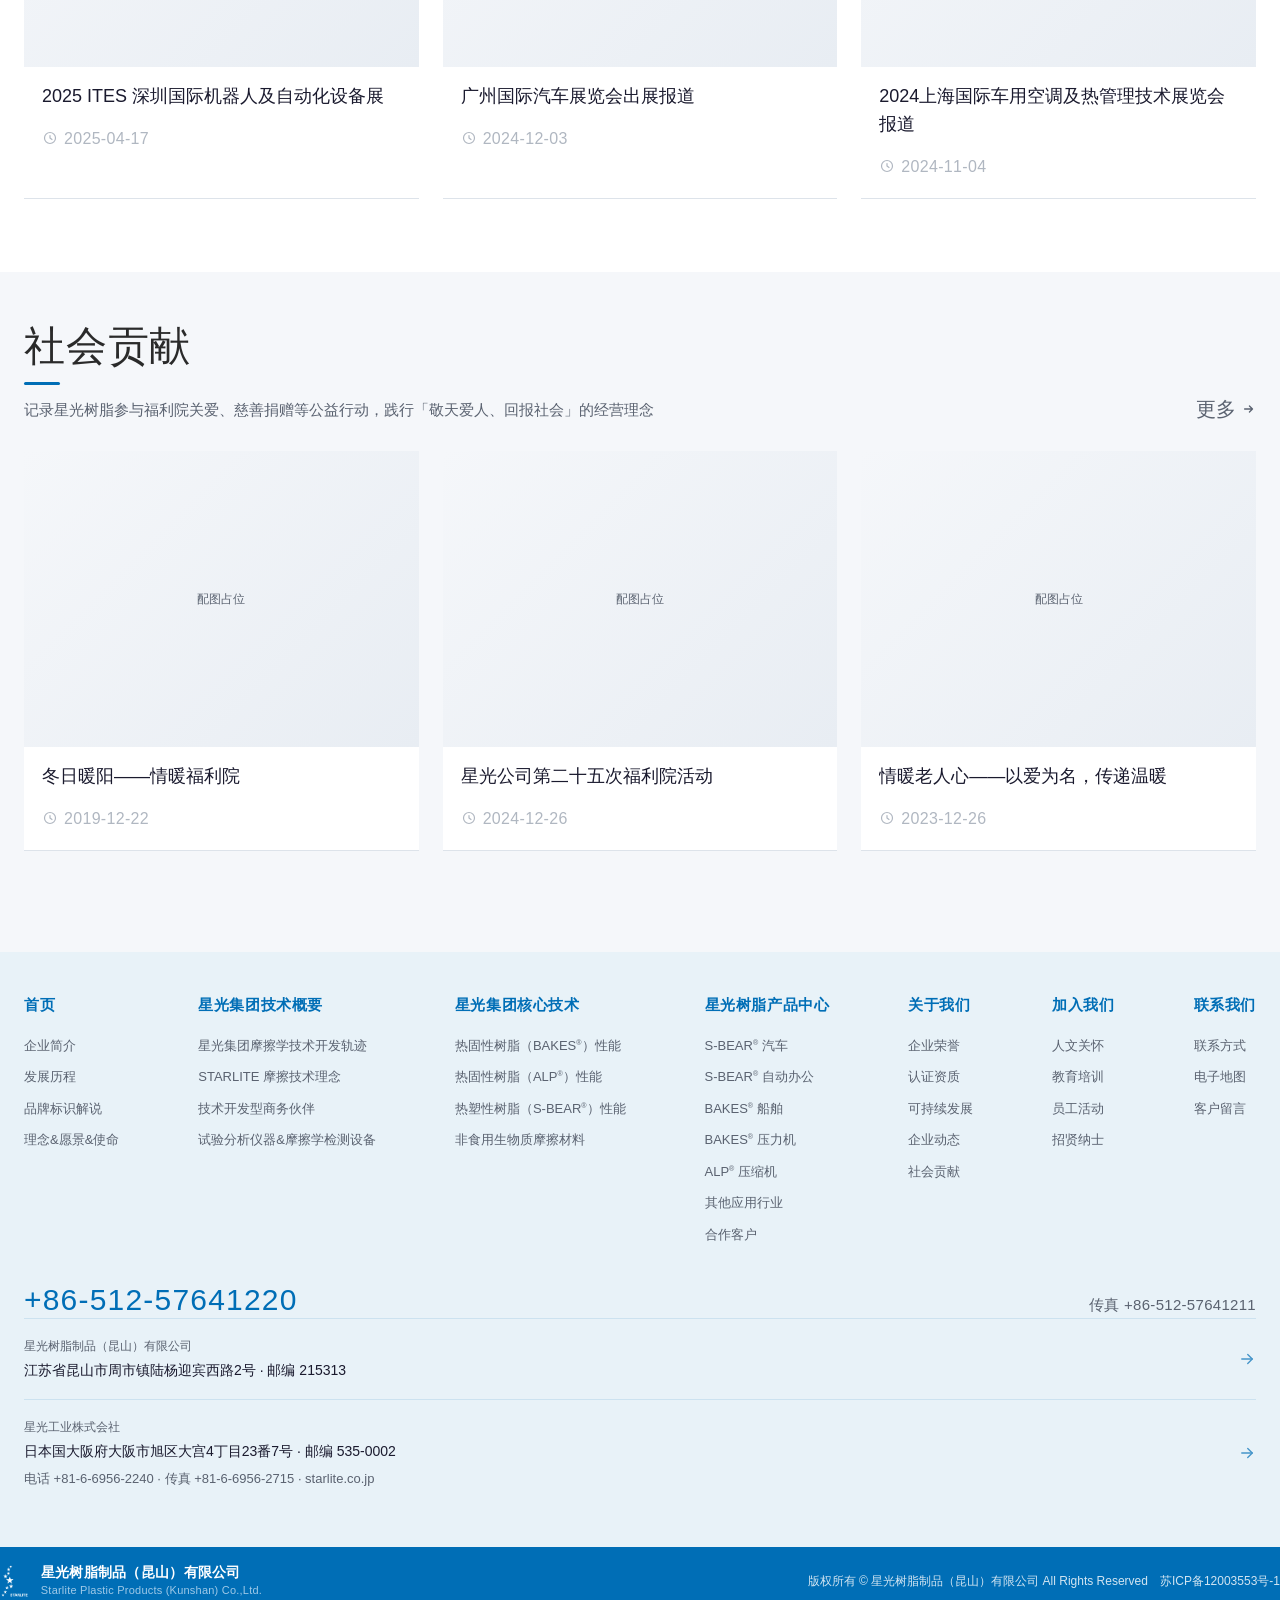
==== commit 408a9cbe: "Add files via upload" ====
--- a/about.html
+++ b/about.html
@@ -468,6 +468,7 @@
       .nav-dropdown a:hover{color:#006EB6}
       body.is-nav-lock{overflow:hidden}
     }
+    sup.reg{font-size:.55em;font-weight:inherit;line-height:0;vertical-align:super;letter-spacing:0}
 </style>
 </head>
 <body>
@@ -477,7 +478,6 @@
         <img src="img/brand/logo-白.png" alt="STARLITE" class="logo-img">
         <div>
           <div class="logo-text">STARLITE</div>
-          <div class="logo-sub">星光树脂（昆山）</div>
         </div>
       </a>
       <ul class="nav">
@@ -491,19 +491,7 @@
           </ul>
         </li>
         <li>
-          <a href="fields.html">核心领域产品</a>
-          <ul class="nav-dropdown">
-            <li><a href="fields.html#sbear">S-BEAR® 汽车</a></li>
-            <li><a href="fields.html#sbear-office">S-BEAR® 自动办公</a></li>
-            <li><a href="fields.html#bakes">BAKES® 船舶</a></li>
-            <li><a href="fields.html#bakes-press">BAKES® 压力机</a></li>
-            <li><a href="fields.html#alp">ALP® 压缩机</a></li>
-            <li><a href="fields.html#bakes-other">其他应用行业</a></li>
-            <li><a href="fields.html#clients">合作客户</a></li>
-          </ul>
-        </li>
-        <li>
-          <a href="innovation.html">摩擦学技术概要</a>
+          <a href="innovation.html">星光集团技术概要</a>
           <ul class="nav-dropdown">
             <li><a href="innovation.html#timeline">星光集团摩擦学技术开发轨迹</a></li>
             <li><a href="innovation.html#tribology">STARLITE 摩擦技术理念</a></li>
@@ -512,12 +500,24 @@
           </ul>
         </li>
         <li class="nav-has-mega">
-          <a href="products.html">摩擦学核心技术</a>
+          <a href="products.html">星光集团核心技术</a>
           <ul class="nav-dropdown">
-            <li><a href="products.html#bakes">热固性树脂（BAKES®）性能</a></li>
-            <li><a href="products.html#alp">热固性树脂（ALP®）性能</a></li>
-            <li><a href="products.html#sbear">热塑性树脂（S-BEAR®）性能</a></li>
+            <li><a href="products.html#bakes">热固性树脂（BAKES<sup class="reg">®</sup>）性能</a></li>
+            <li><a href="products.html#alp">热固性树脂（ALP<sup class="reg">®</sup>）性能</a></li>
+            <li><a href="products.html#sbear">热塑性树脂（S-BEAR<sup class="reg">®</sup>）性能</a></li>
             <li><a href="products.html#biomass">非食用生物质摩擦材料</a></li>
+          </ul>
+        </li>
+        <li>
+          <a href="fields.html">星光树脂产品中心</a>
+          <ul class="nav-dropdown">
+            <li><a href="fields.html#sbear">S-BEAR<sup class="reg">®</sup> 汽车</a></li>
+            <li><a href="fields.html#sbear-office">S-BEAR<sup class="reg">®</sup> 自动办公</a></li>
+            <li><a href="fields.html#bakes">BAKES<sup class="reg">®</sup> 船舶</a></li>
+            <li><a href="fields.html#bakes-press">BAKES<sup class="reg">®</sup> 压力机</a></li>
+            <li><a href="fields.html#alp">ALP<sup class="reg">®</sup> 压缩机</a></li>
+            <li><a href="fields.html#bakes-other">其他应用行业</a></li>
+            <li><a href="fields.html#clients">合作客户</a></li>
           </ul>
         </li>
         <li>
@@ -978,19 +978,7 @@
             </ul>
           </div>
           <div class="footer-col">
-            <h4>核心领域产品</h4>
-            <ul>
-              <li><a href="fields.html#sbear">S-BEAR® 汽车</a></li>
-              <li><a href="fields.html#sbear-office">S-BEAR® 自动办公</a></li>
-              <li><a href="fields.html#bakes">BAKES® 船舶</a></li>
-              <li><a href="fields.html#bakes-press">BAKES® 压力机</a></li>
-              <li><a href="fields.html#alp">ALP® 压缩机</a></li>
-              <li><a href="fields.html#bakes-other">其他应用行业</a></li>
-              <li><a href="fields.html#clients">合作客户</a></li>
-            </ul>
-          </div>
-          <div class="footer-col">
-            <h4>摩擦学技术概要</h4>
+            <h4>星光集团技术概要</h4>
             <ul>
               <li><a href="innovation.html#timeline">星光集团摩擦学技术开发轨迹</a></li>
               <li><a href="innovation.html#tribology">STARLITE 摩擦技术理念</a></li>
@@ -999,12 +987,24 @@
             </ul>
           </div>
           <div class="footer-col">
-            <h4>摩擦学核心技术</h4>
+            <h4>星光集团核心技术</h4>
             <ul>
-              <li><a href="products.html#bakes">热固性树脂（BAKES®）性能</a></li>
-              <li><a href="products.html#alp">热固性树脂（ALP®）性能</a></li>
-              <li><a href="products.html#sbear">热塑性树脂（S-BEAR®）性能</a></li>
+              <li><a href="products.html#bakes">热固性树脂（BAKES<sup class="reg">®</sup>）性能</a></li>
+              <li><a href="products.html#alp">热固性树脂（ALP<sup class="reg">®</sup>）性能</a></li>
+              <li><a href="products.html#sbear">热塑性树脂（S-BEAR<sup class="reg">®</sup>）性能</a></li>
               <li><a href="products.html#biomass">非食用生物质摩擦材料</a></li>
+            </ul>
+          </div>
+          <div class="footer-col">
+            <h4>星光树脂产品中心</h4>
+            <ul>
+              <li><a href="fields.html#sbear">S-BEAR<sup class="reg">®</sup> 汽车</a></li>
+              <li><a href="fields.html#sbear-office">S-BEAR<sup class="reg">®</sup> 自动办公</a></li>
+              <li><a href="fields.html#bakes">BAKES<sup class="reg">®</sup> 船舶</a></li>
+              <li><a href="fields.html#bakes-press">BAKES<sup class="reg">®</sup> 压力机</a></li>
+              <li><a href="fields.html#alp">ALP<sup class="reg">®</sup> 压缩机</a></li>
+              <li><a href="fields.html#bakes-other">其他应用行业</a></li>
+              <li><a href="fields.html#clients">合作客户</a></li>
             </ul>
           </div>
           <div class="footer-col">
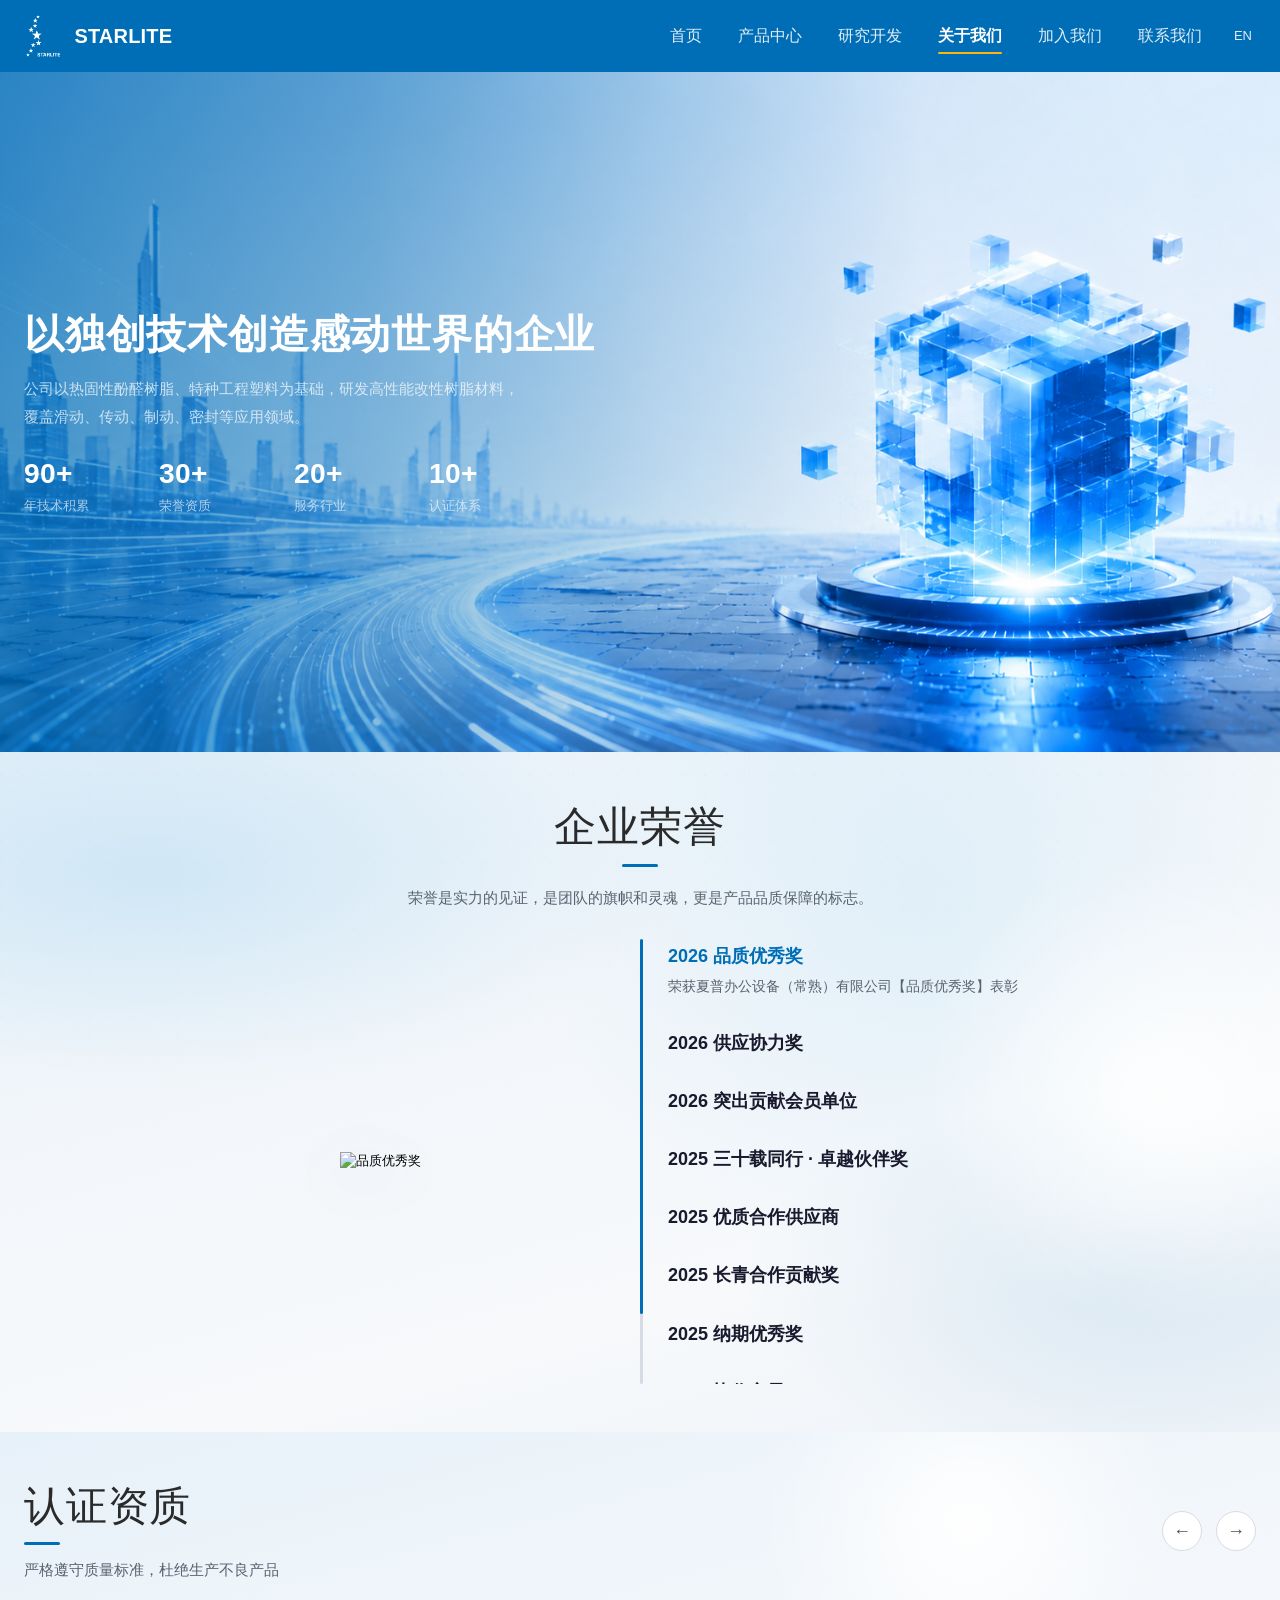
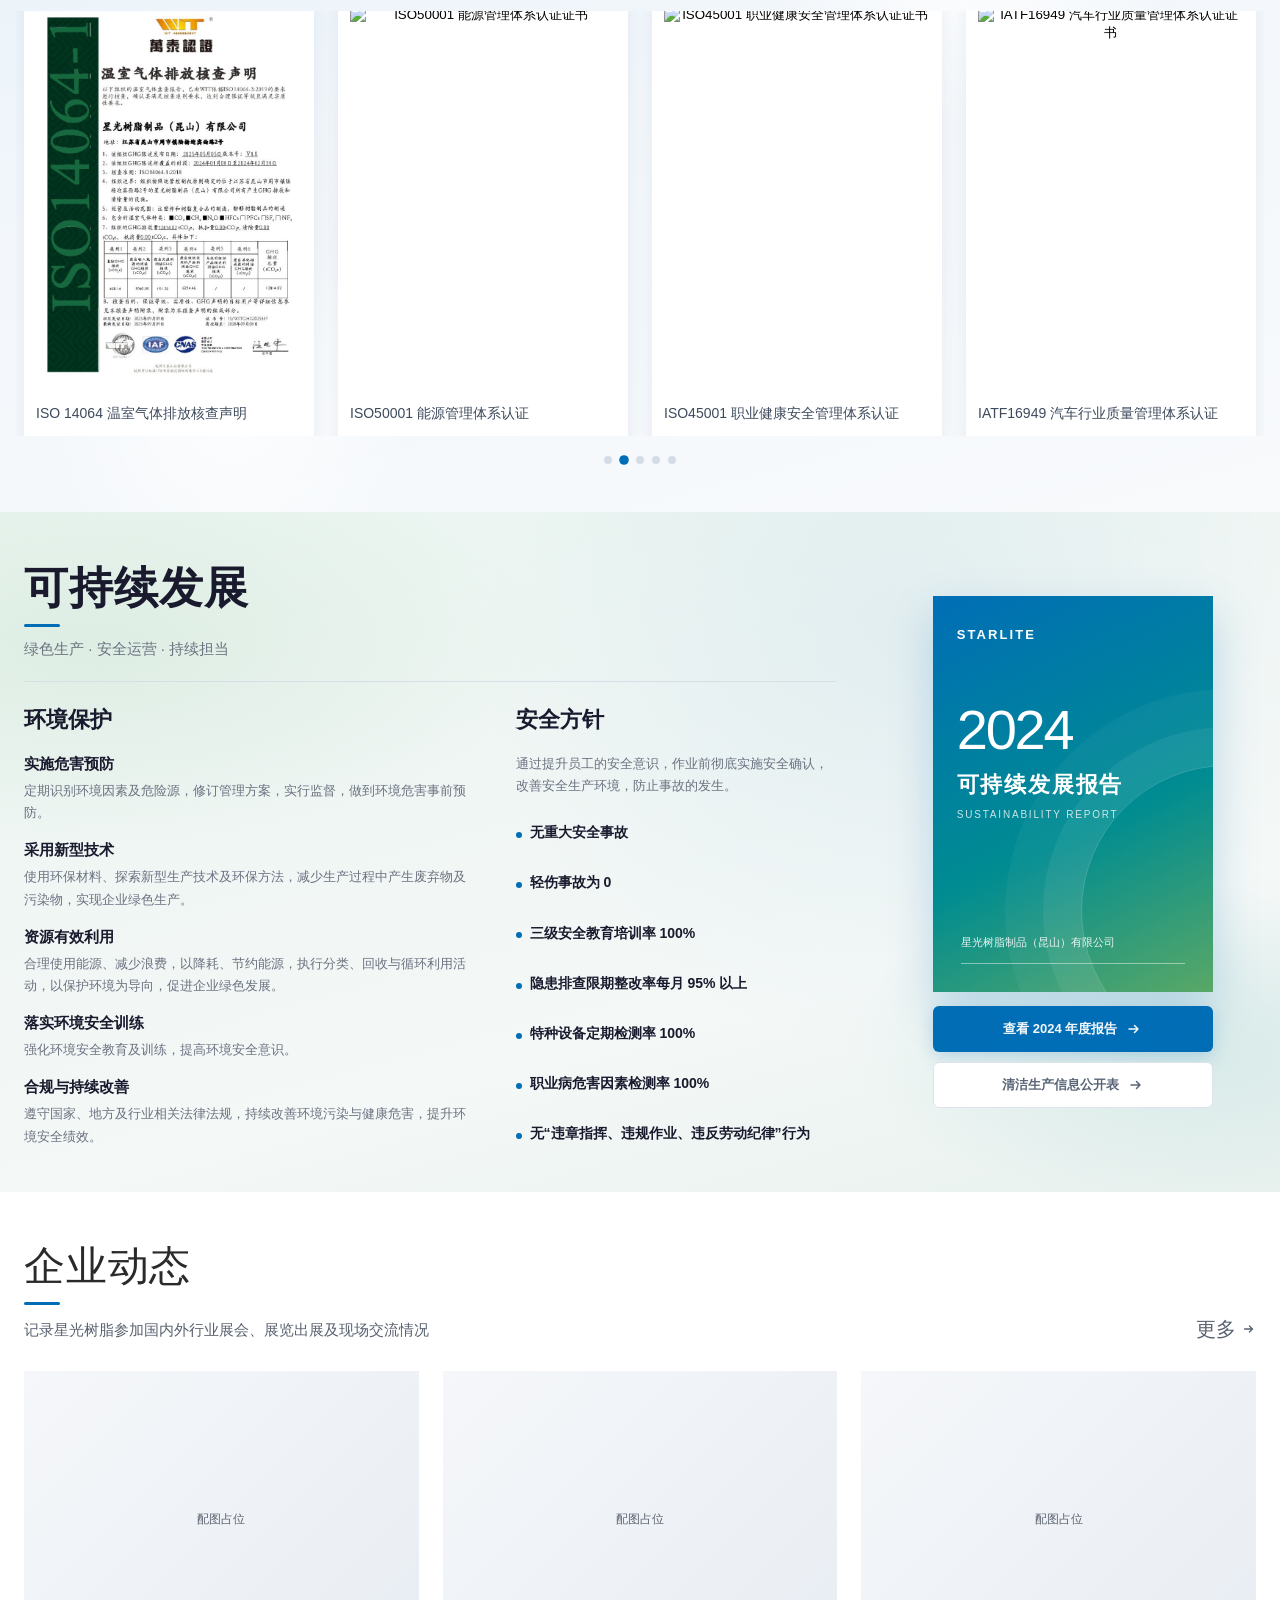
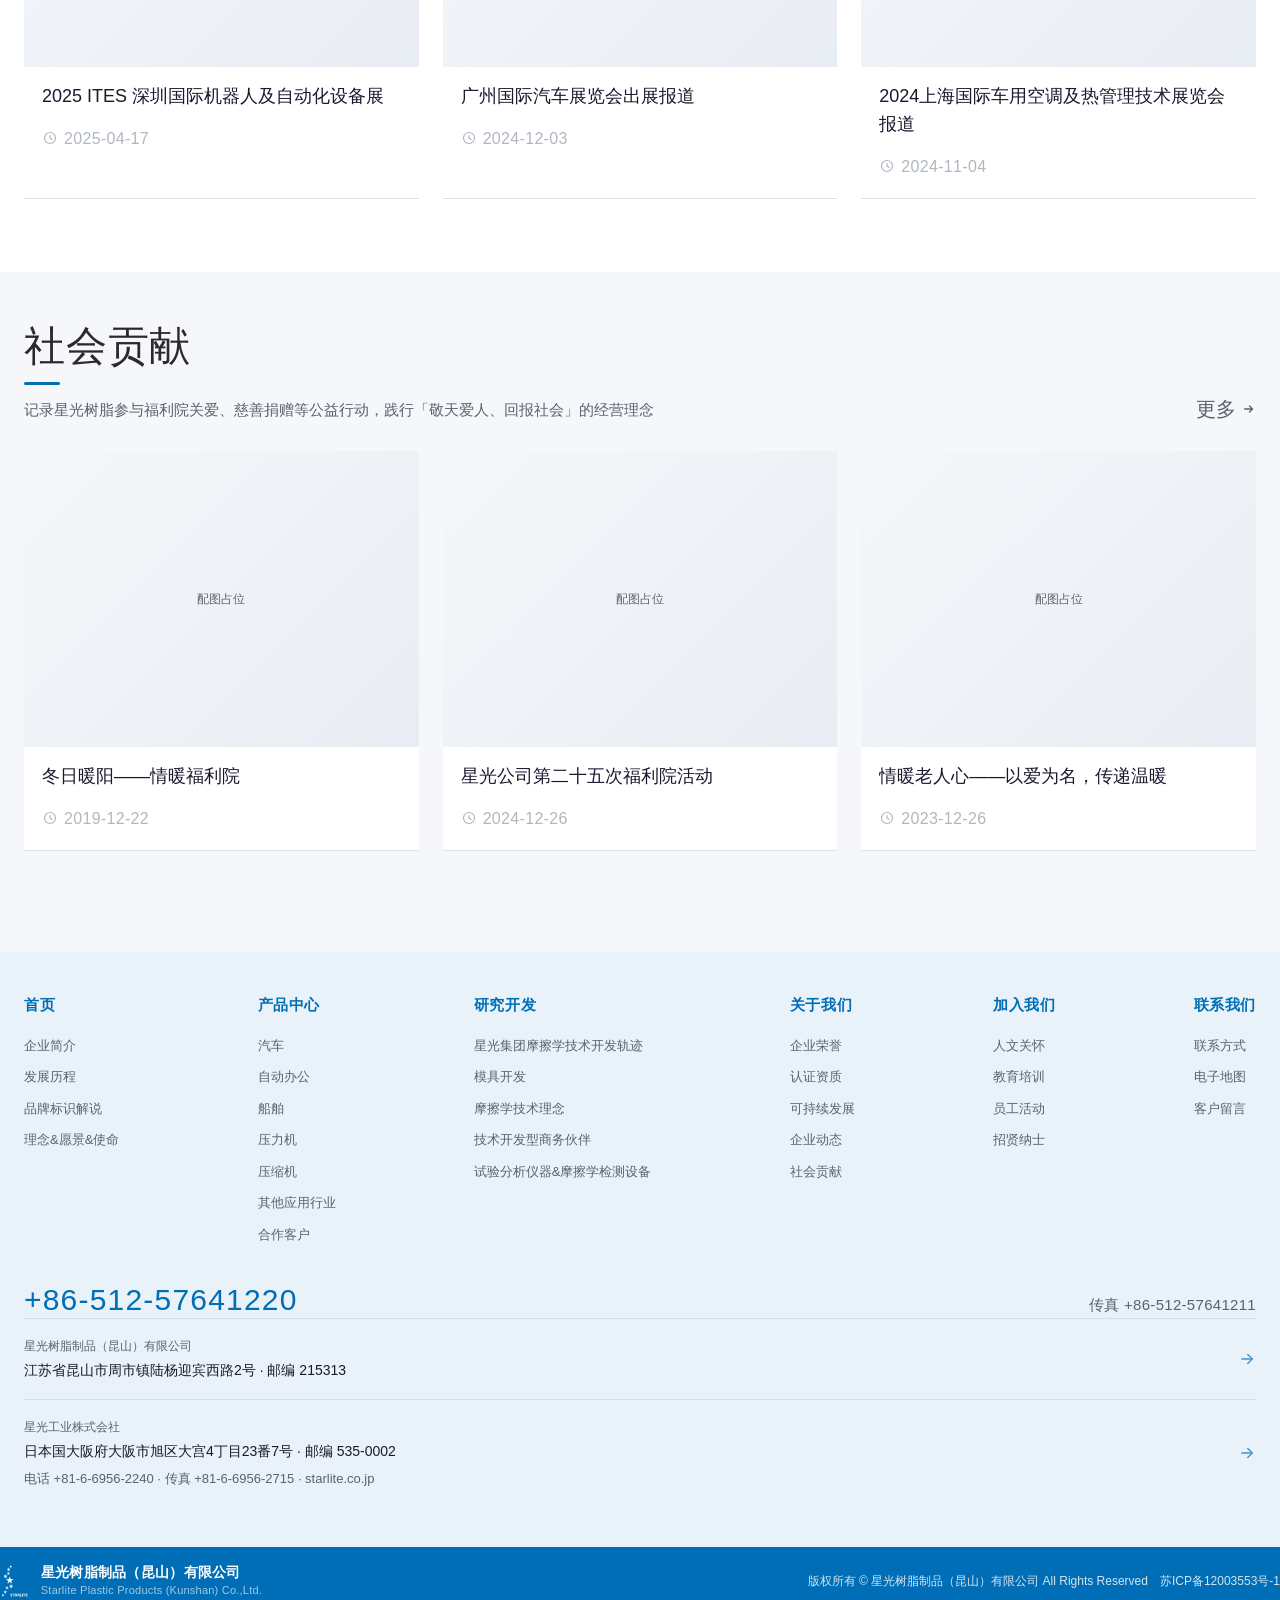
==== commit cc8352d1: "Add files via upload" ====
--- a/about.html
+++ b/about.html
@@ -491,33 +491,25 @@
           </ul>
         </li>
         <li>
-          <a href="innovation.html">星光集团技术概要</a>
+          <a href="fields.html">产品中心</a>
           <ul class="nav-dropdown">
-            <li><a href="innovation.html#timeline">星光集团摩擦学技术开发轨迹</a></li>
-            <li><a href="innovation.html#tribology">STARLITE 摩擦技术理念</a></li>
-            <li><a href="innovation.html#partner">技术开发型商务伙伴</a></li>
-            <li><a href="innovation.html#equipment">试验分析仪器&摩擦学检测设备</a></li>
-          </ul>
-        </li>
-        <li class="nav-has-mega">
-          <a href="products.html">星光集团核心技术</a>
-          <ul class="nav-dropdown">
-            <li><a href="products.html#bakes">热固性树脂（BAKES<sup class="reg">®</sup>）性能</a></li>
-            <li><a href="products.html#alp">热固性树脂（ALP<sup class="reg">®</sup>）性能</a></li>
-            <li><a href="products.html#sbear">热塑性树脂（S-BEAR<sup class="reg">®</sup>）性能</a></li>
-            <li><a href="products.html#biomass">非食用生物质摩擦材料</a></li>
+            <li><a href="fields.html#sbear">汽车</a></li>
+            <li><a href="fields.html#sbear-office">自动办公</a></li>
+            <li><a href="fields.html#bakes">船舶</a></li>
+            <li><a href="fields.html#bakes-press">压力机</a></li>
+            <li><a href="fields.html#alp">压缩机</a></li>
+            <li><a href="fields.html#bakes-other">其他应用行业</a></li>
+            <li><a href="fields.html#clients">合作客户</a></li>
           </ul>
         </li>
         <li>
-          <a href="fields.html">星光树脂产品中心</a>
+          <a href="innovation.html">研究开发</a>
           <ul class="nav-dropdown">
-            <li><a href="fields.html#sbear">S-BEAR<sup class="reg">®</sup> 汽车</a></li>
-            <li><a href="fields.html#sbear-office">S-BEAR<sup class="reg">®</sup> 自动办公</a></li>
-            <li><a href="fields.html#bakes">BAKES<sup class="reg">®</sup> 船舶</a></li>
-            <li><a href="fields.html#bakes-press">BAKES<sup class="reg">®</sup> 压力机</a></li>
-            <li><a href="fields.html#alp">ALP<sup class="reg">®</sup> 压缩机</a></li>
-            <li><a href="fields.html#bakes-other">其他应用行业</a></li>
-            <li><a href="fields.html#clients">合作客户</a></li>
+            <li><a href="innovation.html#timeline">星光集团摩擦学技术开发轨迹</a></li>
+            <li><a href="innovation.html#mold">模具开发</a></li>
+            <li><a href="innovation.html#tribology">摩擦学技术理念</a></li>
+            <li><a href="innovation.html#partner">技术开发型商务伙伴</a></li>
+            <li><a href="innovation.html#equipment">试验分析仪器&摩擦学检测设备</a></li>
           </ul>
         </li>
         <li>
@@ -978,33 +970,25 @@
             </ul>
           </div>
           <div class="footer-col">
-            <h4>星光集团技术概要</h4>
+            <h4>产品中心</h4>
+            <ul>
+              <li><a href="fields.html#sbear">汽车</a></li>
+              <li><a href="fields.html#sbear-office">自动办公</a></li>
+              <li><a href="fields.html#bakes">船舶</a></li>
+              <li><a href="fields.html#bakes-press">压力机</a></li>
+              <li><a href="fields.html#alp">压缩机</a></li>
+              <li><a href="fields.html#bakes-other">其他应用行业</a></li>
+              <li><a href="fields.html#clients">合作客户</a></li>
+            </ul>
+          </div>
+          <div class="footer-col">
+            <h4>研究开发</h4>
             <ul>
               <li><a href="innovation.html#timeline">星光集团摩擦学技术开发轨迹</a></li>
-              <li><a href="innovation.html#tribology">STARLITE 摩擦技术理念</a></li>
+              <li><a href="innovation.html#mold">模具开发</a></li>
+              <li><a href="innovation.html#tribology">摩擦学技术理念</a></li>
               <li><a href="innovation.html#partner">技术开发型商务伙伴</a></li>
               <li><a href="innovation.html#equipment">试验分析仪器&摩擦学检测设备</a></li>
-            </ul>
-          </div>
-          <div class="footer-col">
-            <h4>星光集团核心技术</h4>
-            <ul>
-              <li><a href="products.html#bakes">热固性树脂（BAKES<sup class="reg">®</sup>）性能</a></li>
-              <li><a href="products.html#alp">热固性树脂（ALP<sup class="reg">®</sup>）性能</a></li>
-              <li><a href="products.html#sbear">热塑性树脂（S-BEAR<sup class="reg">®</sup>）性能</a></li>
-              <li><a href="products.html#biomass">非食用生物质摩擦材料</a></li>
-            </ul>
-          </div>
-          <div class="footer-col">
-            <h4>星光树脂产品中心</h4>
-            <ul>
-              <li><a href="fields.html#sbear">S-BEAR<sup class="reg">®</sup> 汽车</a></li>
-              <li><a href="fields.html#sbear-office">S-BEAR<sup class="reg">®</sup> 自动办公</a></li>
-              <li><a href="fields.html#bakes">BAKES<sup class="reg">®</sup> 船舶</a></li>
-              <li><a href="fields.html#bakes-press">BAKES<sup class="reg">®</sup> 压力机</a></li>
-              <li><a href="fields.html#alp">ALP<sup class="reg">®</sup> 压缩机</a></li>
-              <li><a href="fields.html#bakes-other">其他应用行业</a></li>
-              <li><a href="fields.html#clients">合作客户</a></li>
             </ul>
           </div>
           <div class="footer-col">
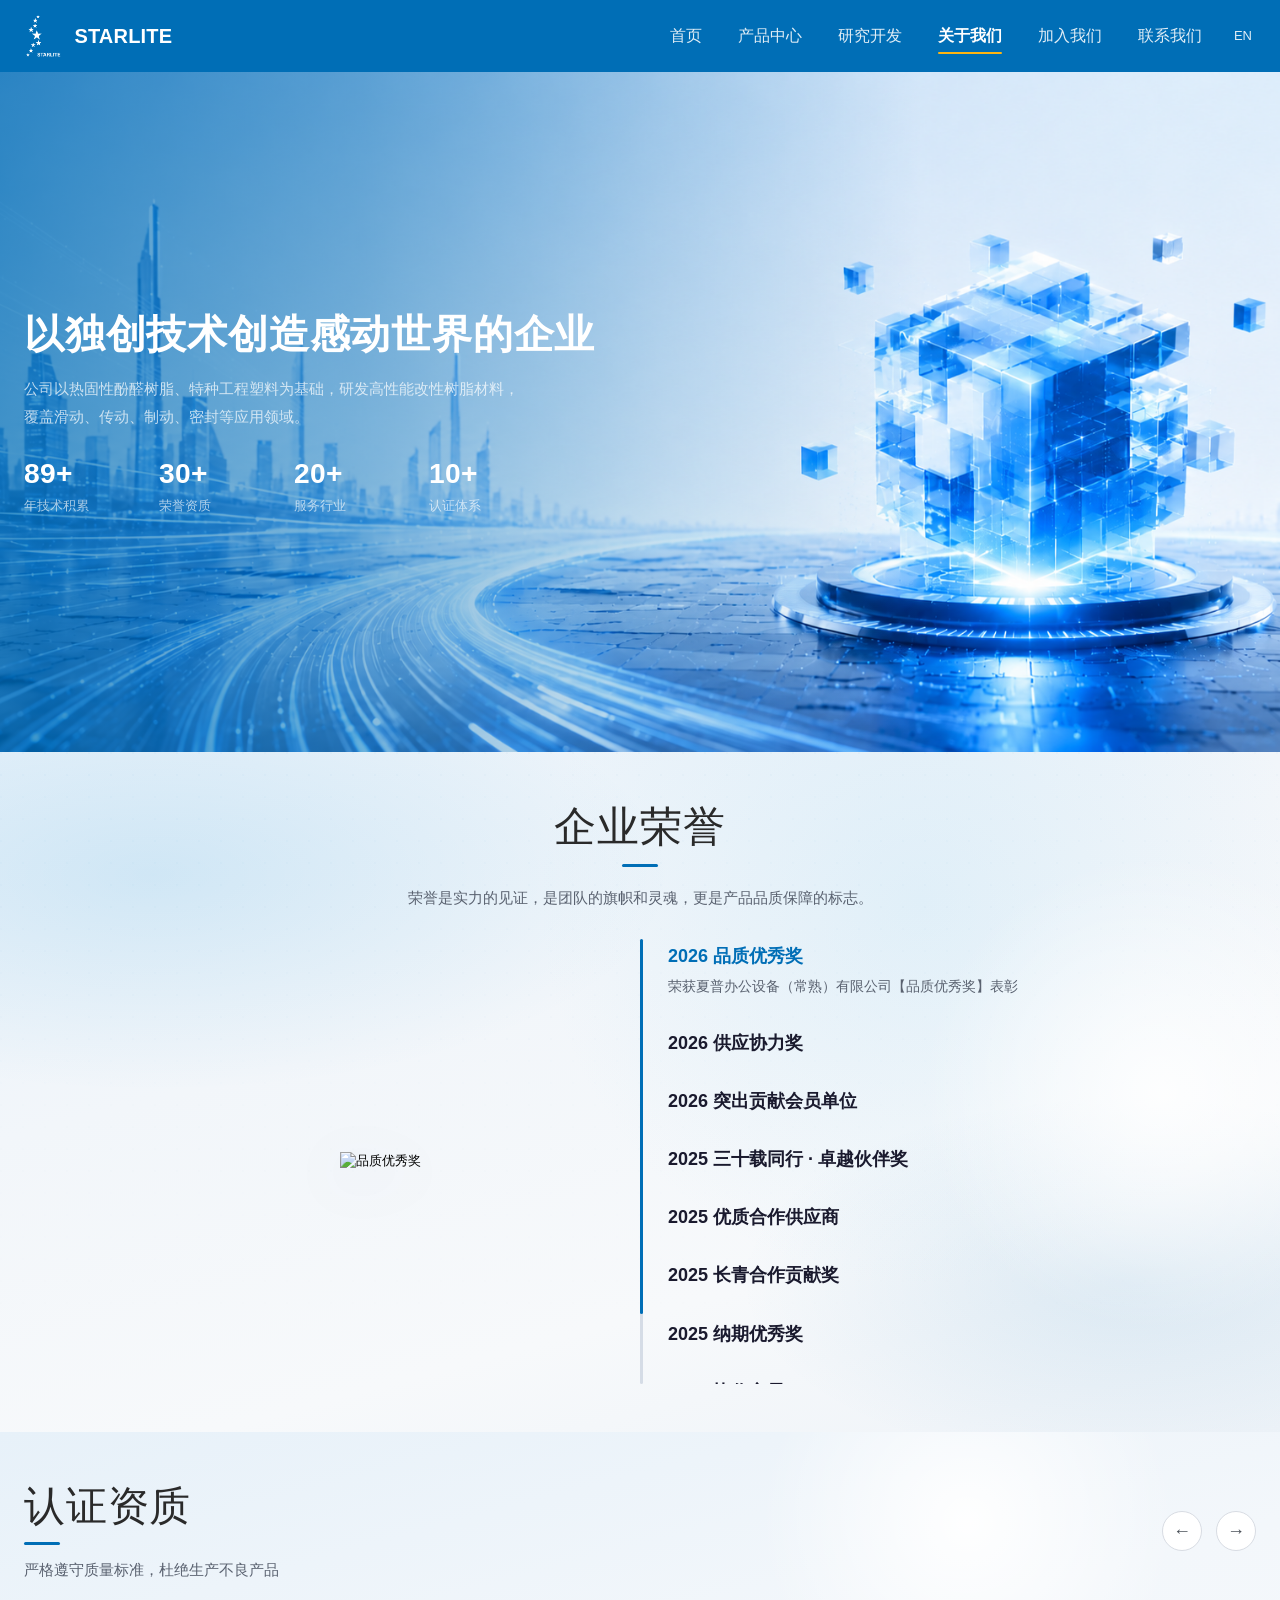
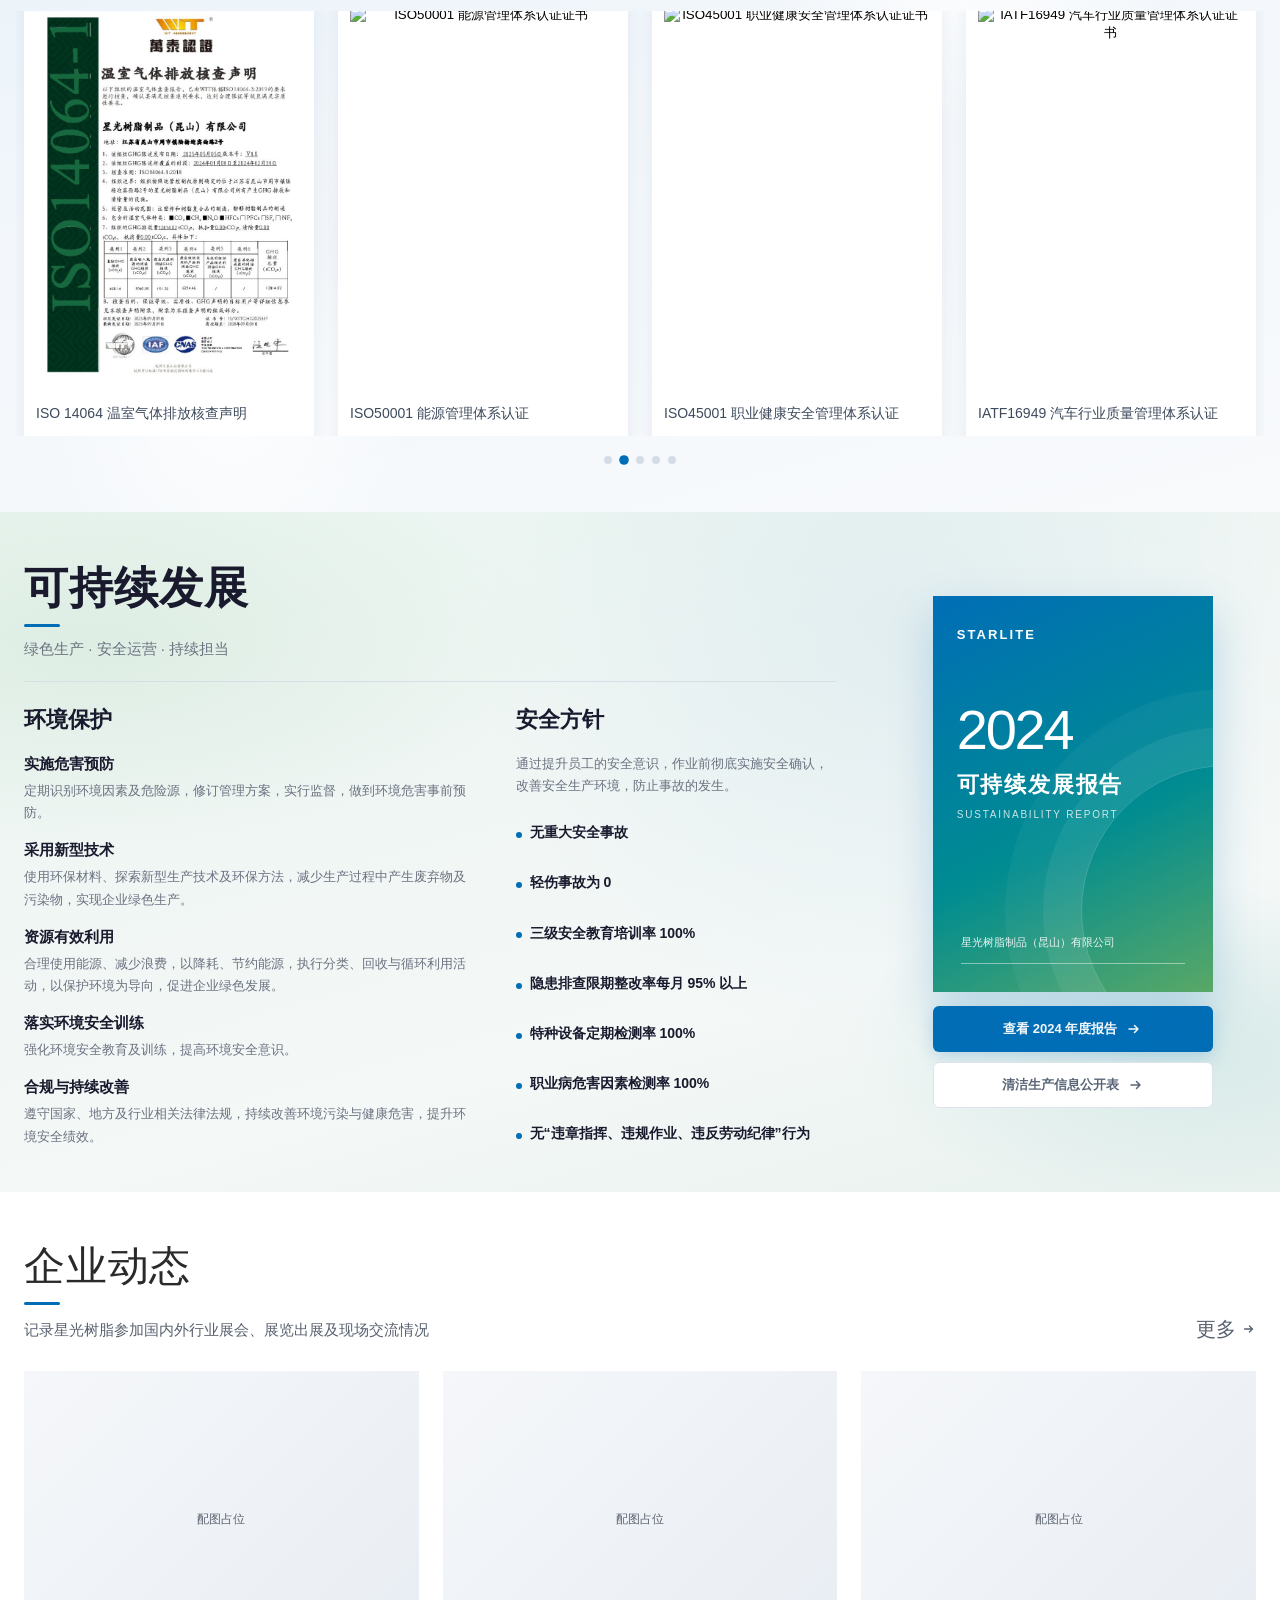
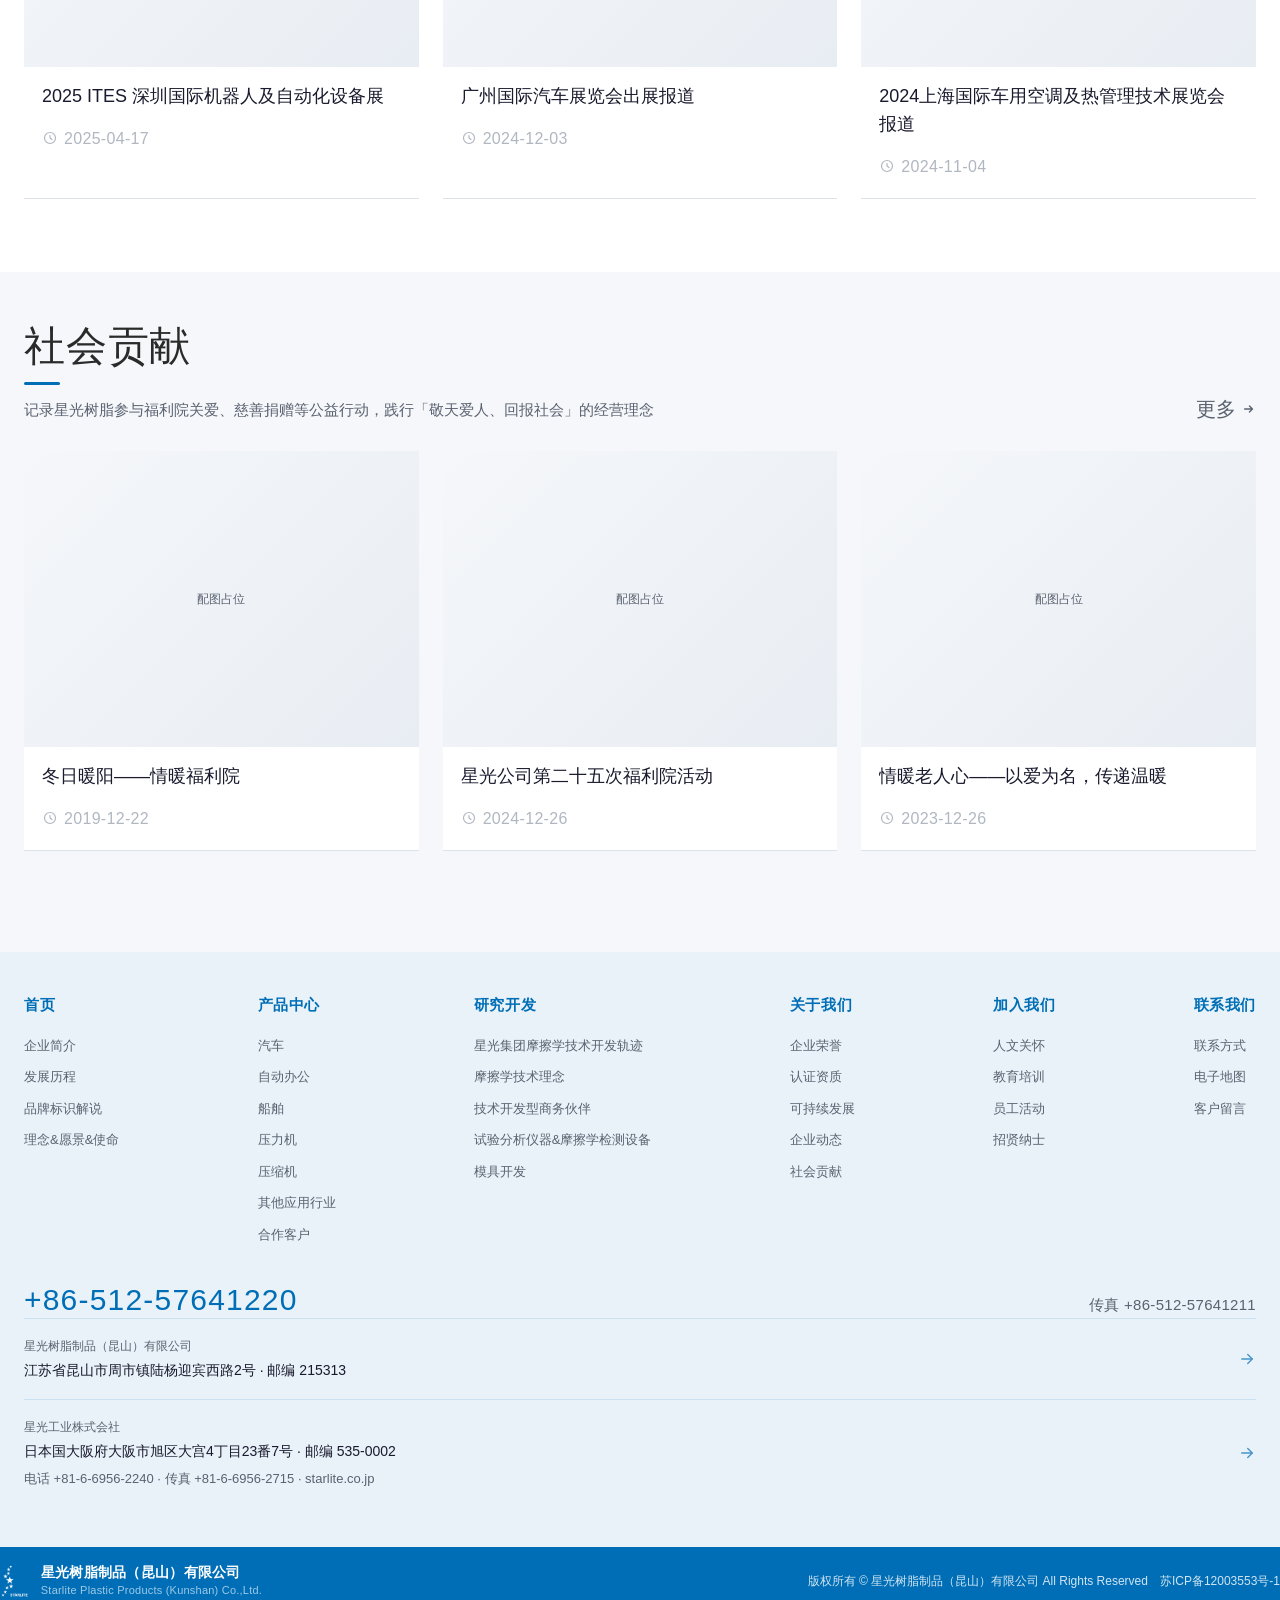
==== commit 52aef987: "Add files via upload" ====
--- a/about.html
+++ b/about.html
@@ -506,10 +506,10 @@
           <a href="innovation.html">研究开发</a>
           <ul class="nav-dropdown">
             <li><a href="innovation.html#timeline">星光集团摩擦学技术开发轨迹</a></li>
-            <li><a href="innovation.html#mold">模具开发</a></li>
             <li><a href="innovation.html#tribology">摩擦学技术理念</a></li>
             <li><a href="innovation.html#partner">技术开发型商务伙伴</a></li>
             <li><a href="innovation.html#equipment">试验分析仪器&摩擦学检测设备</a></li>
+            <li><a href="innovation.html#mold">模具开发</a></li>
           </ul>
         </li>
         <li>
@@ -985,10 +985,10 @@
             <h4>研究开发</h4>
             <ul>
               <li><a href="innovation.html#timeline">星光集团摩擦学技术开发轨迹</a></li>
-              <li><a href="innovation.html#mold">模具开发</a></li>
               <li><a href="innovation.html#tribology">摩擦学技术理念</a></li>
               <li><a href="innovation.html#partner">技术开发型商务伙伴</a></li>
               <li><a href="innovation.html#equipment">试验分析仪器&摩擦学检测设备</a></li>
+              <li><a href="innovation.html#mold">模具开发</a></li>
             </ul>
           </div>
           <div class="footer-col">
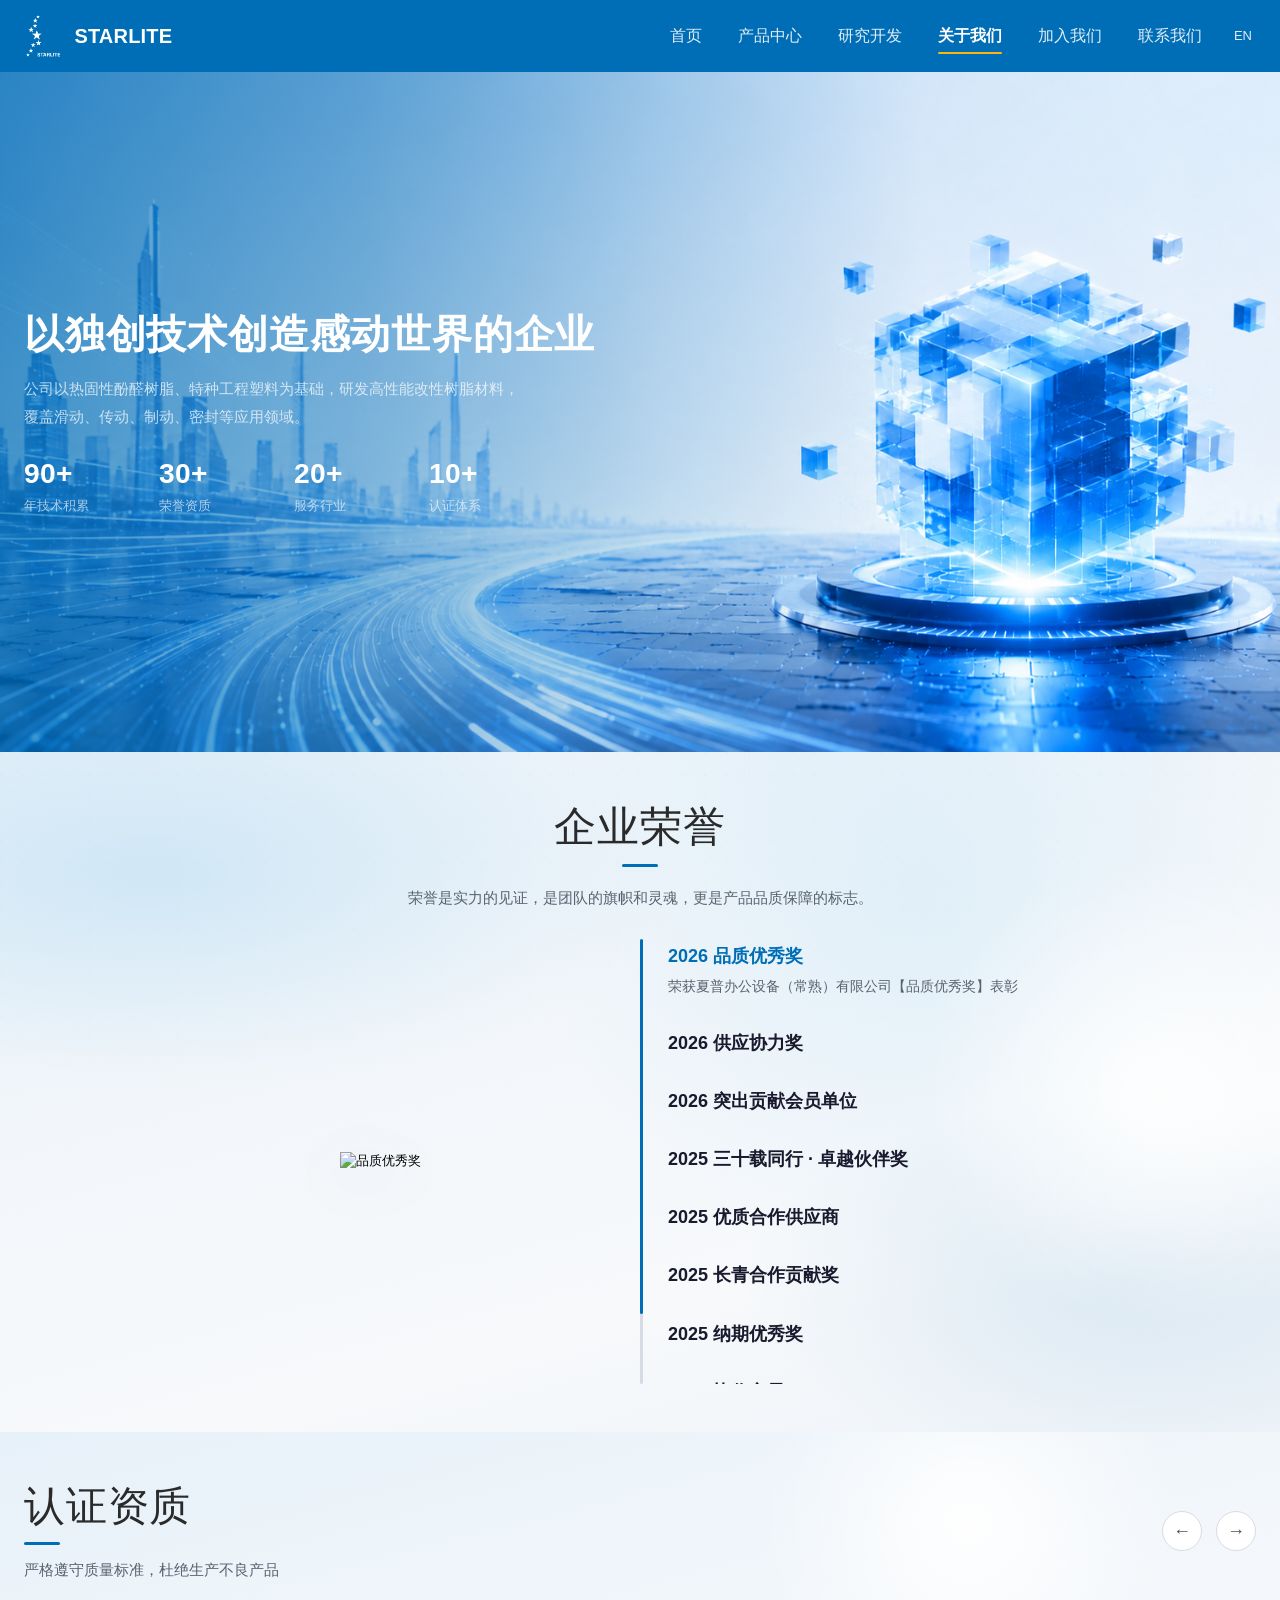
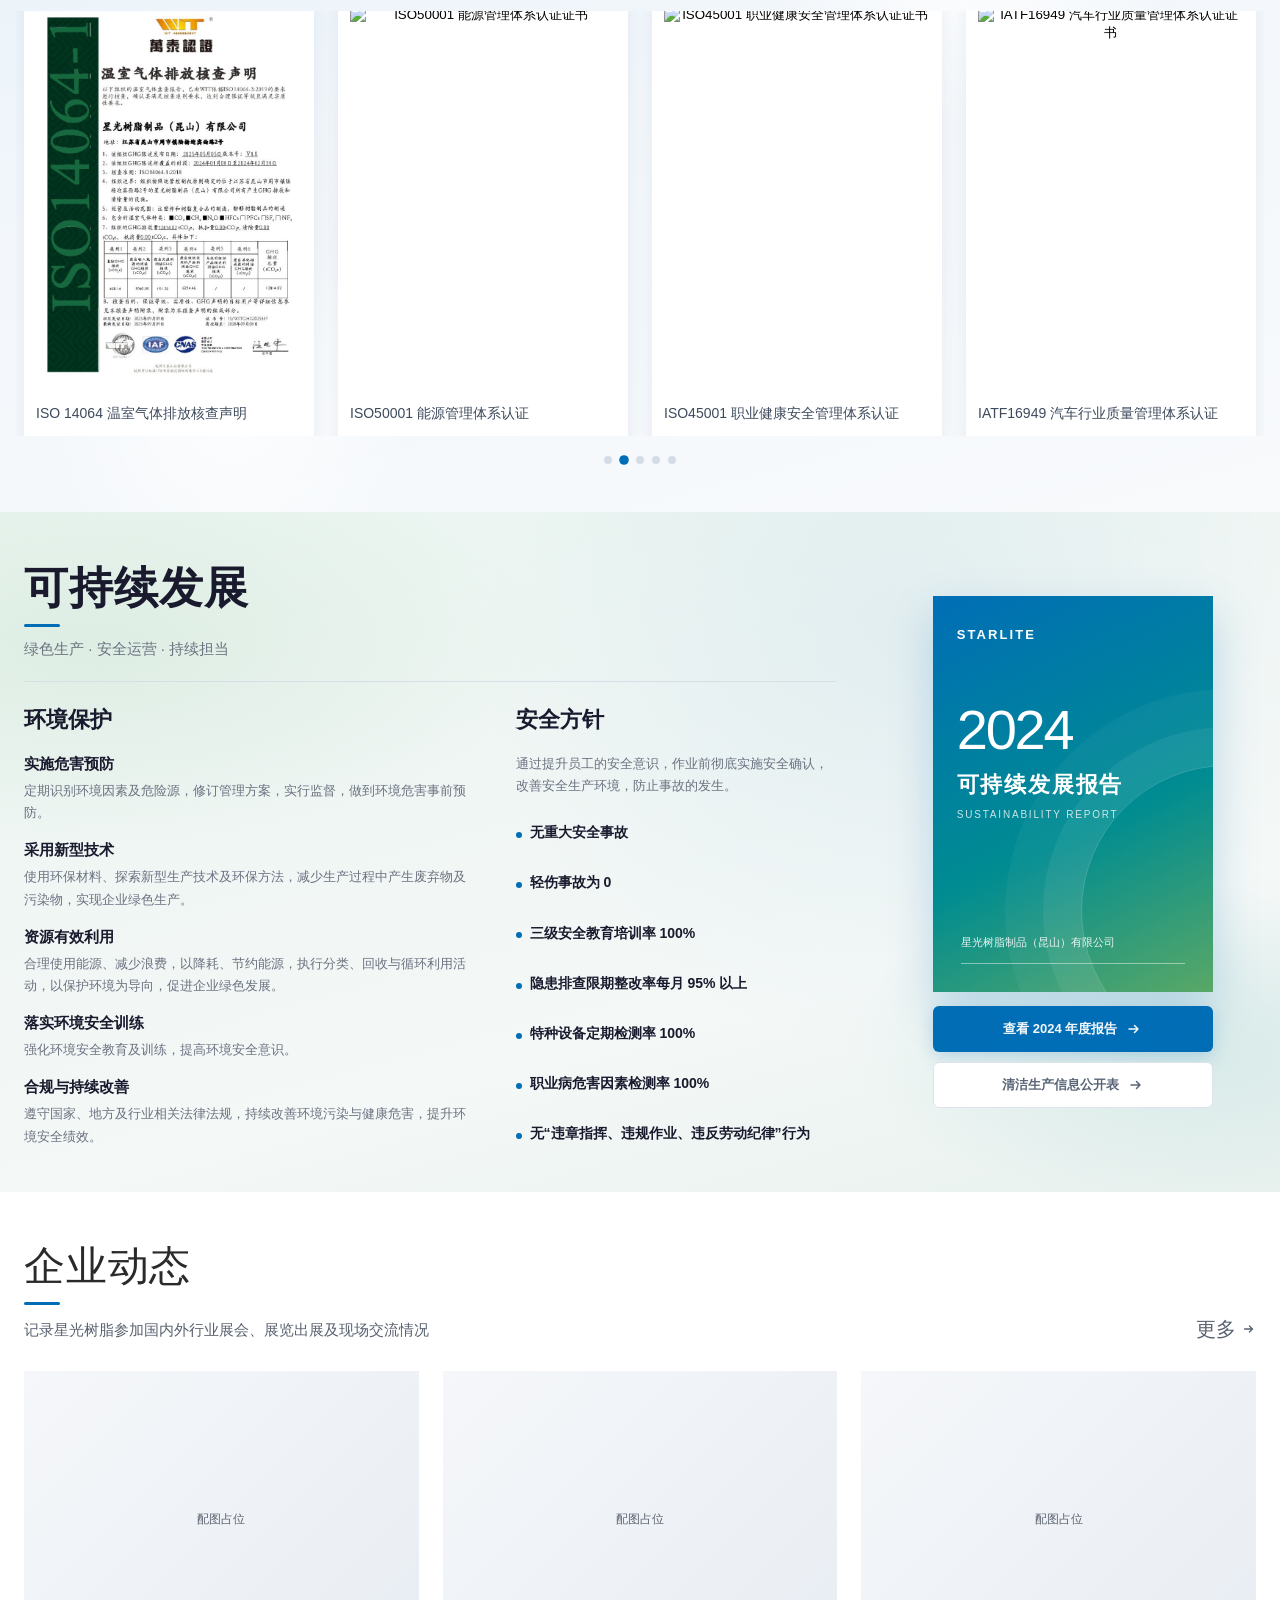
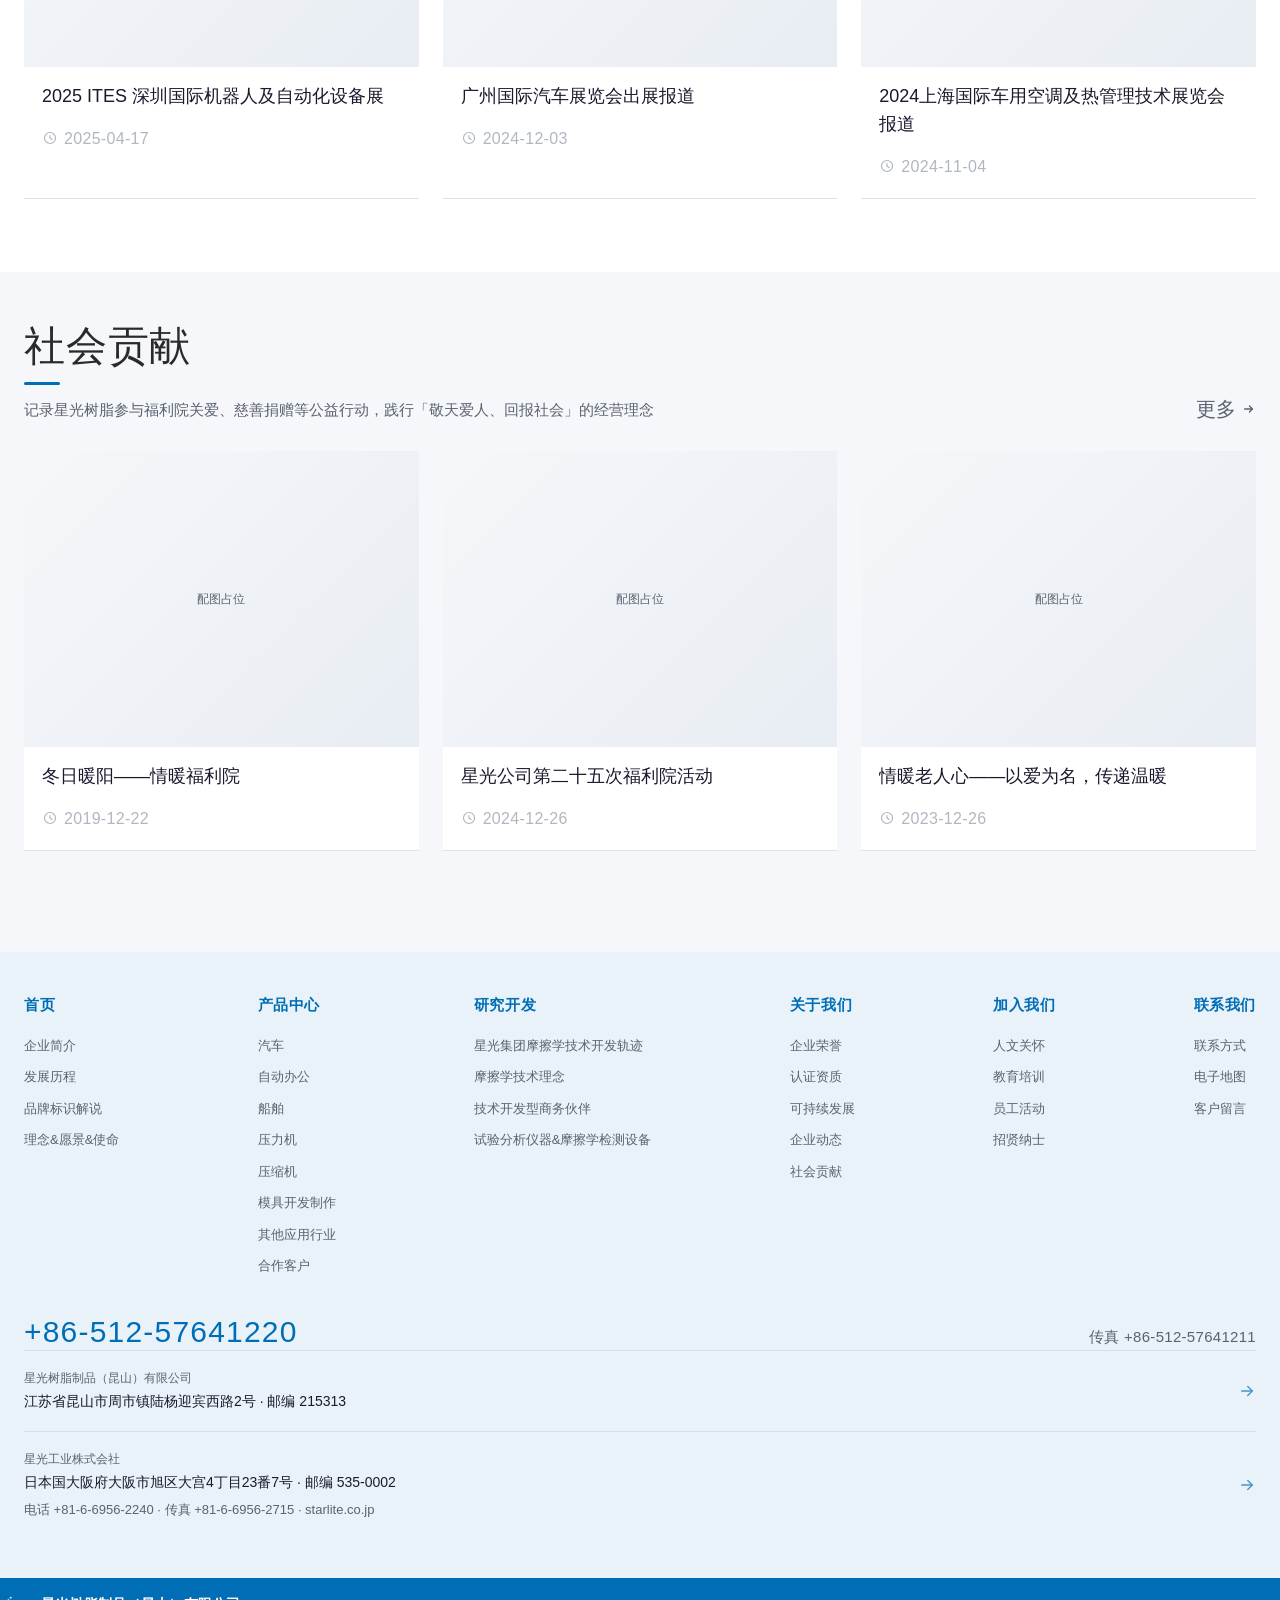
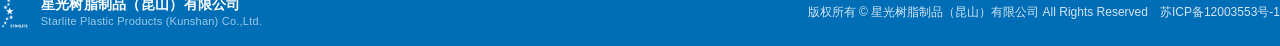
==== commit 7f8f4714: "Add files via upload" ====
--- a/about.html
+++ b/about.html
@@ -498,6 +498,7 @@
             <li><a href="fields.html#bakes">船舶</a></li>
             <li><a href="fields.html#bakes-press">压力机</a></li>
             <li><a href="fields.html#alp">压缩机</a></li>
+            <li><a href="fields.html#mold">模具开发制作</a></li>
             <li><a href="fields.html#bakes-other">其他应用行业</a></li>
             <li><a href="fields.html#clients">合作客户</a></li>
           </ul>
@@ -509,7 +510,6 @@
             <li><a href="innovation.html#tribology">摩擦学技术理念</a></li>
             <li><a href="innovation.html#partner">技术开发型商务伙伴</a></li>
             <li><a href="innovation.html#equipment">试验分析仪器&摩擦学检测设备</a></li>
-            <li><a href="innovation.html#mold">模具开发</a></li>
           </ul>
         </li>
         <li>
@@ -977,6 +977,7 @@
               <li><a href="fields.html#bakes">船舶</a></li>
               <li><a href="fields.html#bakes-press">压力机</a></li>
               <li><a href="fields.html#alp">压缩机</a></li>
+              <li><a href="fields.html#mold">模具开发制作</a></li>
               <li><a href="fields.html#bakes-other">其他应用行业</a></li>
               <li><a href="fields.html#clients">合作客户</a></li>
             </ul>
@@ -988,7 +989,6 @@
               <li><a href="innovation.html#tribology">摩擦学技术理念</a></li>
               <li><a href="innovation.html#partner">技术开发型商务伙伴</a></li>
               <li><a href="innovation.html#equipment">试验分析仪器&摩擦学检测设备</a></li>
-              <li><a href="innovation.html#mold">模具开发</a></li>
             </ul>
           </div>
           <div class="footer-col">
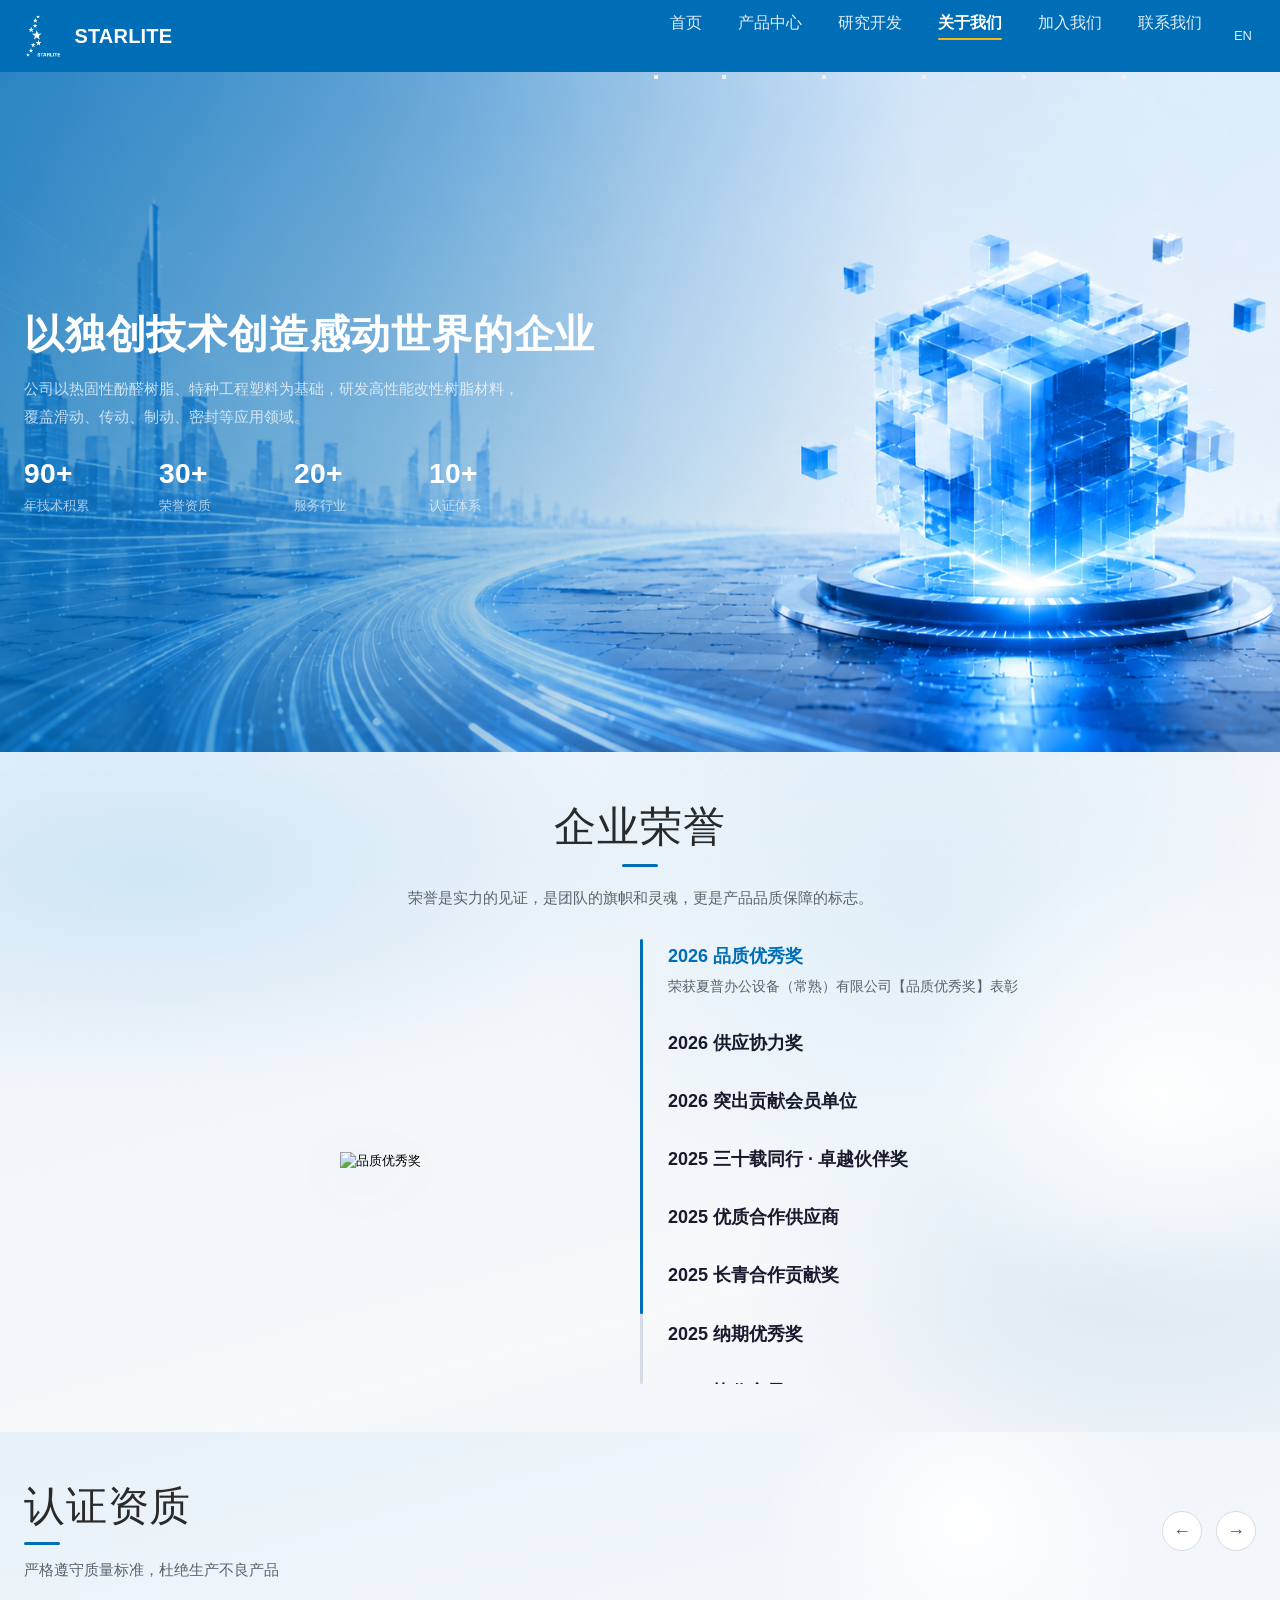
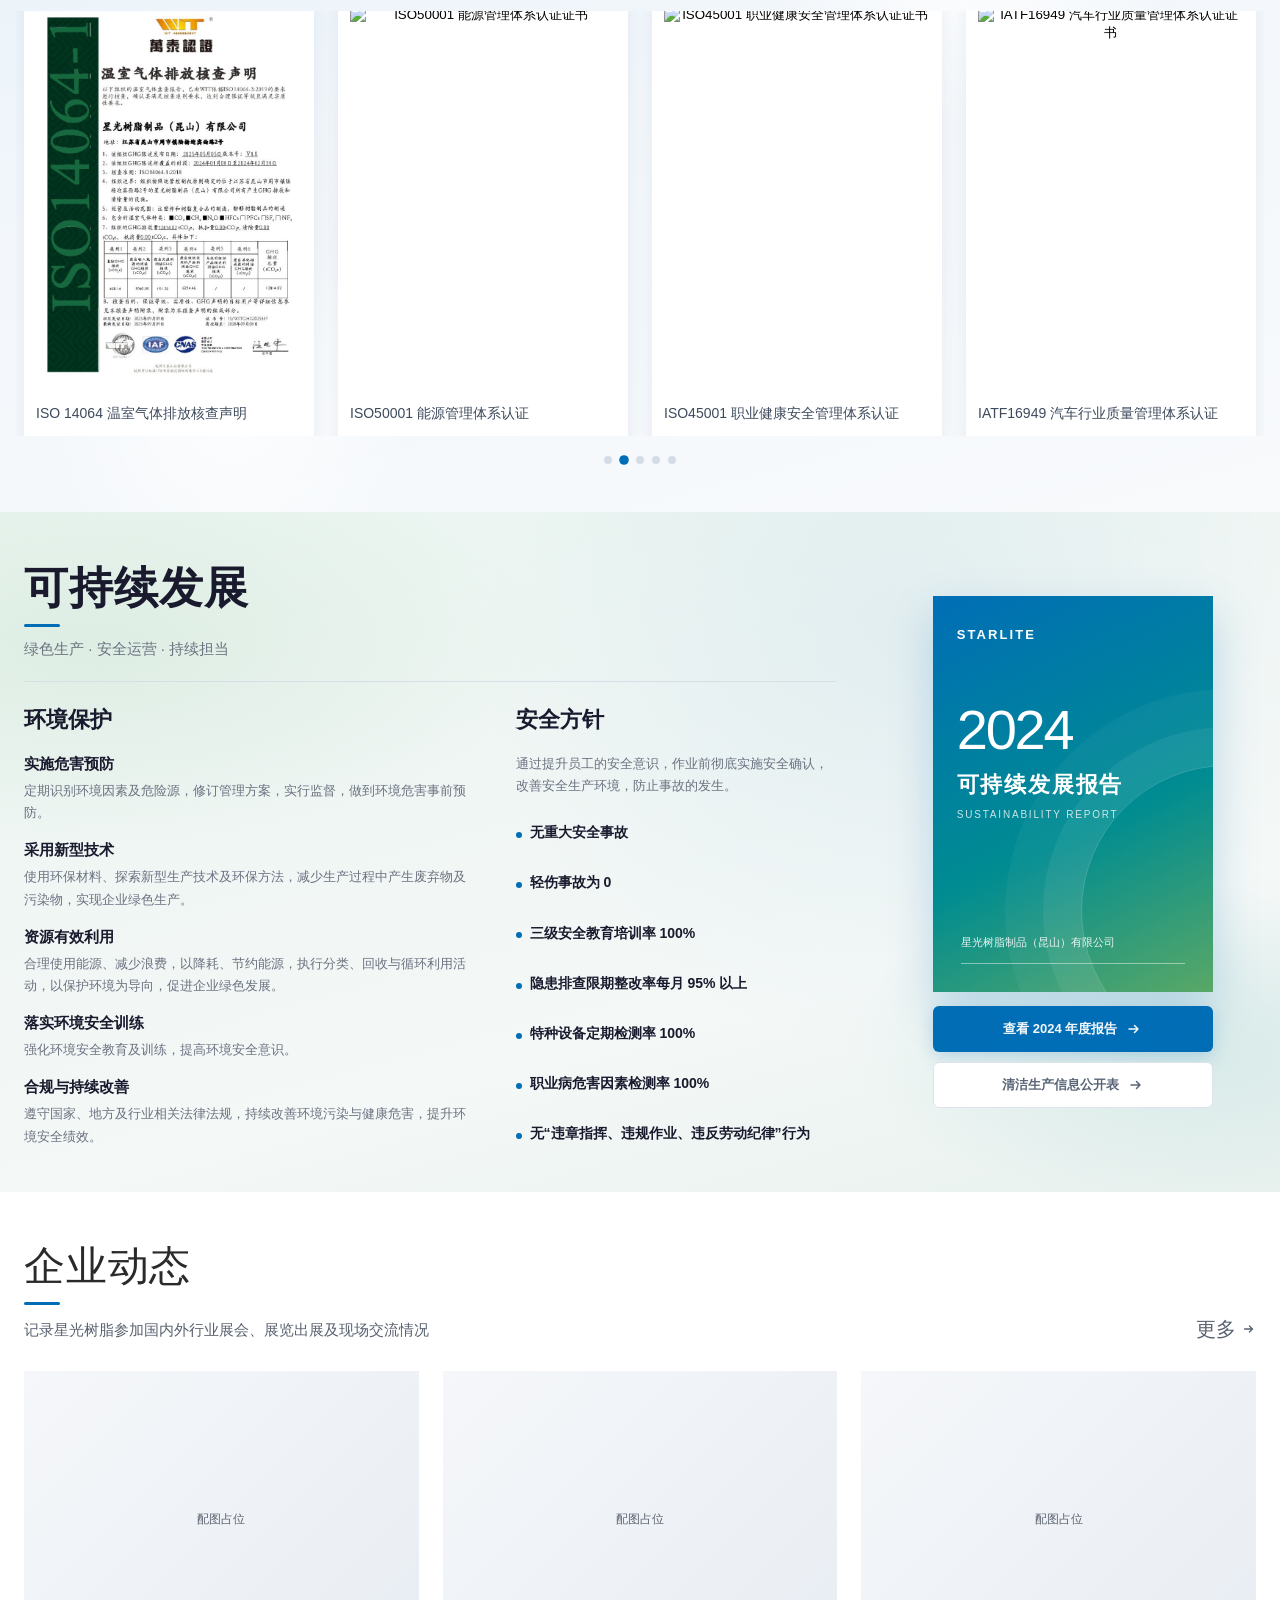
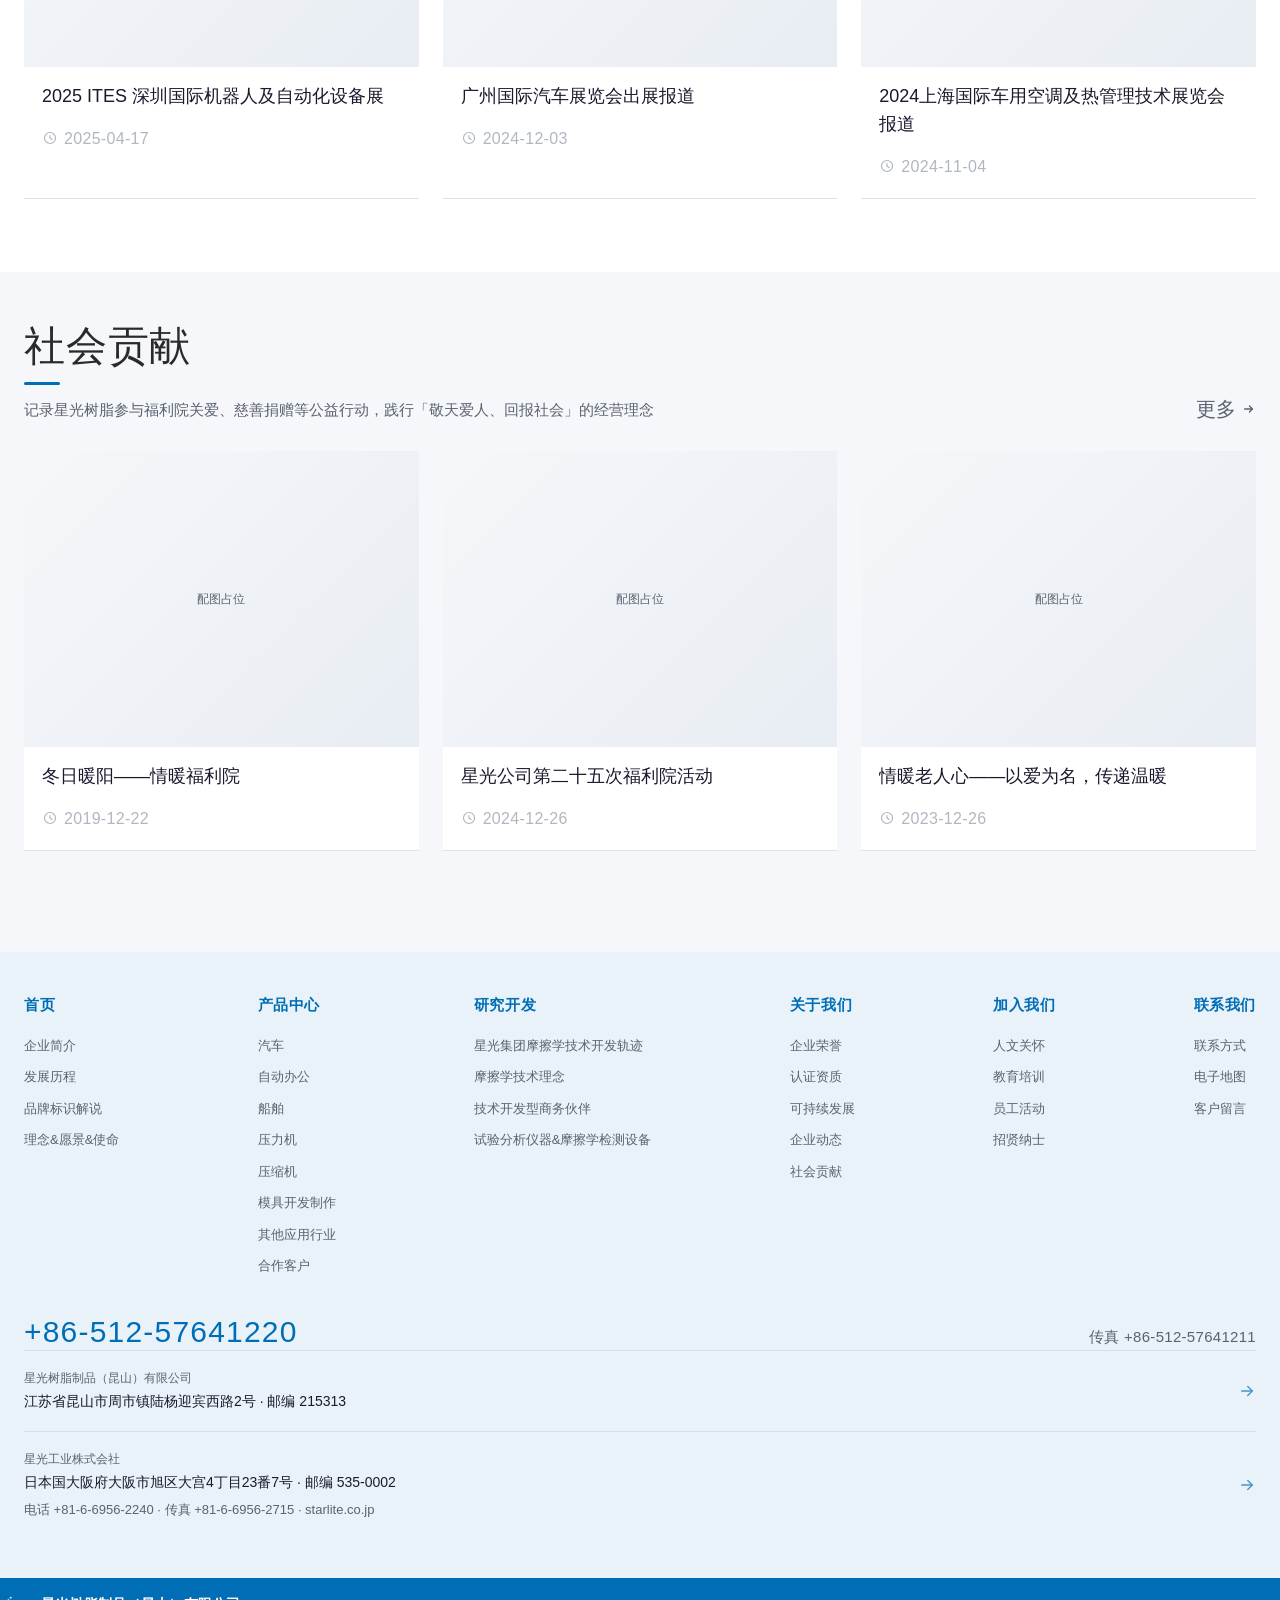
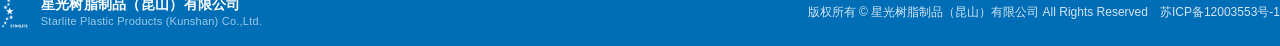
==== commit 81cb30f5: "Add files via upload" ====
--- a/about.html
+++ b/about.html
@@ -2,7 +2,16 @@
 <html lang="zh-CN">
 <head>
   <meta charset="UTF-8">
-  <meta name="viewport" content="width=device-width, initial-scale=1.0">
+  <meta name="viewport" content="width=device-width, initial-scale=1.0, viewport-fit=cover, interactive-widget=resizes-content">
+  <meta name="theme-color" content="#006EB6">
+  <meta name="apple-mobile-web-app-capable" content="yes">
+  <meta name="apple-mobile-web-app-status-bar-style" content="black-translucent">
+  <meta name="apple-mobile-web-app-title" content="星光树脂">
+  <meta name="mobile-web-app-capable" content="yes">
+  <meta name="format-detection" content="telephone=no, email=no, address=no">
+  <meta name="description" content="关于星光树脂 - 企业荣誉、认证资质、可持续发展、企业动态与社会贡献">
+  <link rel="icon" type="image/png" href="img/brand/logo.png">
+  <link rel="apple-touch-icon" href="img/brand/logo.png">
   <title>关于我们 - 星光树脂制品（昆山）有限公司</title>
   <style>
     :root{--primary:#006EB6;--primary-light:#0088D4;--accent:#FFB511;--accent-light:#FFCB4D;--text:#1A1A2E;--text-muted:#5A6270;--bg:#F5F7FA;--white:#FFF;--shadow:0 4px 24px rgba(0,110,182,0.08);--radius:8px;--module-h:680px}
@@ -470,6 +479,7 @@
     }
     sup.reg{font-size:.55em;font-weight:inherit;line-height:0;vertical-align:super;letter-spacing:0}
 </style>
+  <link rel="stylesheet" href="mobile.css">
 </head>
 <body>
   <header class="header">
@@ -546,7 +556,7 @@
   </header>
   <section class="about-intro" id="intro" aria-labelledby="about-intro-title">
     <div class="about-intro-media">
-      <img src="img/banner/image-53.png" alt="星光树脂厂房与生产环境">
+      <img loading="lazy" src="img/banner/image-53.png" alt="星光树脂厂房与生产环境">
     </div>
     <div class="about-intro-inner">
       <div class="about-intro-content">
@@ -583,7 +593,7 @@
         <div class="honor-showcase-body">
           <div class="honor-showcase-media">
             <button type="button" class="honor-showcase-frame" id="honorShowcaseFrame" aria-label="查看荣誉证书大图" data-src="https://www.starlite.cn/Upload/Images/2026-03-18/69ba01ffc63f5.jpg" data-title="品质优秀奖" data-source="夏普办公设备（常熟）有限公司">
-              <img src="https://www.starlite.cn/Upload/Images/2026-03-18/69ba01ffc63f5.jpg" alt="品质优秀奖" id="honorShowcaseImg">
+              <img loading="lazy" src="https://www.starlite.cn/Upload/Images/2026-03-18/69ba01ffc63f5.jpg" alt="品质优秀奖" id="honorShowcaseImg">
             </button>
           </div>
           <div class="honor-showcase-list-wrap">
@@ -1047,7 +1057,7 @@
     <div class="footer-bar">
       <div class="footer-bar-inner">
         <a href="index.html" class="footer-bar-brand">
-          <img src="img/brand/logo-白.png" alt="星光树脂制品（昆山）有限公司">
+          <img loading="lazy" src="img/brand/logo-白.png" alt="星光树脂制品（昆山）有限公司">
           <span class="footer-bar-brand-text">
             <span class="footer-bar-brand-zh">星光树脂制品（昆山）有限公司</span>
             <span class="footer-bar-brand-en">Starlite Plastic Products (Kunshan) Co.,Ltd.</span>
@@ -1064,7 +1074,7 @@
       <button type="button" class="honor-lightbox-close" data-honor-close aria-label="关闭">&times;</button>
       <button type="button" class="honor-lightbox-nav honor-lightbox-prev is-hidden" id="honorLightboxPrev" aria-label="上一张">←</button>
       <button type="button" class="honor-lightbox-nav honor-lightbox-next is-hidden" id="honorLightboxNext" aria-label="下一张">→</button>
-      <img class="honor-lightbox-img" id="honorLightboxImg" src="" alt="">
+      <img loading="lazy" class="honor-lightbox-img" id="honorLightboxImg" src="" alt="">
       <div class="honor-lightbox-caption" id="honorLightboxCaption"></div>
     </div>
   </div>
@@ -1457,38 +1467,6 @@
   sections.forEach(function(section){ observer.observe(section); });
 })();
 </script>
-<script>
-(function(){
-  var header = document.querySelector('.header');
-  var toggle = document.querySelector('.nav-toggle');
-  var nav = header && header.querySelector('.nav');
-  if (!header || !toggle || !nav) return;
-  function closeNav(){
-    header.classList.remove('is-nav-open');
-    document.body.classList.remove('is-nav-lock');
-    toggle.setAttribute('aria-expanded','false');
-    toggle.setAttribute('aria-label','打开菜单');
-  }
-  function openNav(){
-    header.classList.add('is-nav-open');
-    document.body.classList.add('is-nav-lock');
-    toggle.setAttribute('aria-expanded','true');
-    toggle.setAttribute('aria-label','关闭菜单');
-  }
-  toggle.addEventListener('click', function(){
-    if (header.classList.contains('is-nav-open')) closeNav();
-    else openNav();
-  });
-  nav.addEventListener('click', function(e){
-    if (e.target.closest('a')) closeNav();
-  });
-  document.addEventListener('keydown', function(e){
-    if (e.key === 'Escape') closeNav();
-  });
-  window.addEventListener('resize', function(){
-    if (window.matchMedia('(min-width:769px)').matches) closeNav();
-  });
-})();
-</script>
+<script src="mobile.js"></script>
 </body>
 </html>
--- a/mobile.css
+++ b/mobile.css
@@ -0,0 +1,1015 @@
+/* 手机 / Pad 适配：桌面宽屏样式保持不变 */
+
+/* 页脚手风琴按钮全局重置：桌面端保持与原 h4 一致的纯文字外观 */
+.footer-col-toggle {
+  all: unset;
+  display: block;
+  width: 100%;
+  box-sizing: border-box;
+}
+.footer-col-toggle::after { display: none; }
+
+/* 产品中心横滑卡片：仅手机端显示，桌面端隐藏 */
+.fields-cards { display: none; }
+
+@media (max-width: 1100px) {
+  :root {
+    --m-header: 64px;
+    --m-pad: 20px;
+  }
+
+  html {
+    -webkit-text-size-adjust: 100%;
+    scroll-padding-top: calc(var(--m-header) + env(safe-area-inset-top));
+    overflow-x: hidden;
+  }
+  body {
+    overflow-x: hidden;
+  }
+  html {
+    scroll-behavior: smooth;
+  }
+  a, button {
+    -webkit-tap-highlight-color: transparent;
+  }
+  a, button, input, select, textarea, label {
+    touch-action: manipulation;
+  }
+  :focus-visible {
+    outline: 2px solid var(--primary, #006EB6);
+    outline-offset: 2px;
+    border-radius: 4px;
+  }
+  [id] {
+    scroll-margin-top: calc(var(--m-header) + env(safe-area-inset-top) + 12px);
+  }
+
+  .header {
+    padding-top: env(safe-area-inset-top);
+  }
+  .header,
+  .header:has(.nav > li:hover),
+  .header:has(.nav > li:focus-within) {
+    margin-bottom: 0 !important;
+  }
+  .header-inner {
+    height: var(--m-header);
+    padding: 0 16px;
+    max-width: none;
+    gap: 8px;
+  }
+  .logo-img { height: 36px; }
+  .logo-text { font-size: 16px; }
+  .lang-switch {
+    order: 3;
+    margin-left: auto;
+  }
+  .lang-btn {
+    min-width: 44px;
+    min-height: 44px;
+    font-size: 13px;
+    display: inline-flex;
+    align-items: center;
+    justify-content: center;
+  }
+  .nav-toggle {
+    display: flex !important;
+    order: 4;
+    margin-left: 0 !important;
+    width: 44px;
+    height: 44px;
+  }
+  .nav {
+    position: absolute !important;
+    left: 0 !important;
+    right: 0 !important;
+    top: calc(var(--m-header) + env(safe-area-inset-top)) !important;
+    display: flex !important;
+    flex-direction: column !important;
+    align-items: stretch !important;
+    gap: 0 !important;
+    margin: 0 !important;
+    max-height: min(78vh, calc(100dvh - var(--m-header) - env(safe-area-inset-top)));
+    overflow: auto;
+    -webkit-overflow-scrolling: touch;
+    overscroll-behavior: contain;
+    background: #fff;
+    border-radius: 0 0 16px 16px;
+    box-shadow: 0 18px 40px rgba(0, 40, 80, 0.16);
+    opacity: 0;
+    visibility: hidden;
+    pointer-events: none;
+    transform: translateY(-8px);
+    transition: opacity 0.25s ease, visibility 0.25s, transform 0.25s ease;
+    z-index: 1002;
+  }
+  .header.is-nav-open .nav {
+    opacity: 1;
+    visibility: visible;
+    pointer-events: auto;
+    transform: none;
+  }
+  .nav > li {
+    position: relative;
+    width: 100%;
+    border-bottom: 1px solid #EEF1F5;
+  }
+  .nav > li:last-child { border-bottom: none; }
+  .nav > li > a {
+    height: auto !important;
+    min-height: 48px;
+    padding: 14px 52px 14px 20px !important;
+    color: #1A1A2E !important;
+    font-size: 16px !important;
+    font-weight: 600;
+    white-space: normal;
+    box-sizing: border-box;
+    border-left: 3px solid transparent;
+  }
+  .nav > li > a::after { display: none !important; }
+  .nav > li > a:hover,
+  .nav > li:hover > a {
+    color: #006EB6 !important;
+  }
+  /* 当前页高亮：左侧竖条 + 浅蓝底 */
+  .nav > li > a.active {
+    color: #006EB6 !important;
+    border-left-color: #006EB6;
+    background: #F0F7FC;
+  }
+  .nav > li:hover > .nav-dropdown {
+    opacity: 0 !important;
+    visibility: hidden !important;
+  }
+  .header.is-nav-open .nav-dropdown,
+  .nav-dropdown {
+    position: static !important;
+    display: none !important;
+    flex-direction: column !important;
+    flex-wrap: nowrap !important;
+    align-items: stretch !important;
+    justify-content: flex-start !important;
+    gap: 0 !important;
+    width: auto !important;
+    margin: 0 !important;
+    padding: 6px 20px 14px 20px !important;
+    background: #F7F9FB !important;
+    border: none !important;
+    box-shadow: none !important;
+    opacity: 1 !important;
+    visibility: visible !important;
+    transform: none !important;
+  }
+  .header.is-nav-open .nav > li.is-sub-open > .nav-dropdown {
+    display: flex !important;
+    /* 覆盖 li:hover 的 visibility:hidden（触屏点击会残留 :hover） */
+    opacity: 1 !important;
+    visibility: visible !important;
+  }
+  .nav-dropdown li { position: relative; }
+  /* 二级菜单左侧引导线 */
+  .nav-dropdown li::before {
+    content: "";
+    position: absolute;
+    left: 0;
+    top: 50%;
+    width: 4px;
+    height: 4px;
+    border-radius: 50%;
+    background: #C3CDD8;
+    transform: translateY(-50%);
+  }
+  .nav-dropdown a {
+    padding: 10px 0 10px 14px !important;
+    font-size: 14px !important;
+    color: #5A6270 !important;
+    white-space: normal !important;
+    min-height: 40px;
+  }
+  .nav-sub-toggle {
+    position: absolute;
+    top: 4px;
+    right: 8px;
+    width: 44px;
+    height: 44px;
+    border: none;
+    background: transparent;
+    cursor: pointer;
+    z-index: 2;
+  }
+  .nav-sub-toggle::before {
+    content: "";
+    display: block;
+    width: 8px;
+    height: 8px;
+    margin: 0 auto;
+    border-right: 2px solid #5A6270;
+    border-bottom: 2px solid #5A6270;
+    transform: rotate(45deg) translateY(-2px);
+    transition: transform 0.2s ease;
+  }
+  .nav > li.is-sub-open > .nav-sub-toggle::before {
+    transform: rotate(-135deg) translateY(-2px);
+    border-color: #006EB6;
+  }
+  .nav-overlay {
+    position: fixed;
+    left: 0;
+    right: 0;
+    bottom: 0;
+    top: calc(var(--m-header) + env(safe-area-inset-top));
+    background: rgba(12, 28, 48, 0.42);
+    z-index: 998;
+    opacity: 0;
+    visibility: hidden;
+    pointer-events: none;
+    transition: opacity 0.25s ease, visibility 0.25s;
+  }
+  .header.is-nav-open + .nav-overlay {
+    opacity: 1;
+    visibility: visible;
+    pointer-events: auto;
+  }
+  body.is-nav-lock { overflow: hidden; }
+
+  .hero.is-pinned,
+  .hero.is-released,
+  .join-hero.is-pinned,
+  .join-hero.is-released {
+    position: relative !important;
+    top: auto !important;
+    left: auto !important;
+    right: auto !important;
+    width: 100% !important;
+  }
+  .hero.is-compact .hero-content,
+  .hero.is-compact .hero-overlay,
+  .join-hero.is-compact .join-hero-content,
+  .join-hero.is-compact .join-hero-overlay {
+    opacity: 1 !important;
+    transform: none !important;
+    filter: none !important;
+    pointer-events: auto !important;
+  }
+
+  .hero-pin,
+  .hero,
+  .join-hero-pin,
+  .join-hero {
+    height: min(72vh, 640px) !important;
+    min-height: 420px !important;
+    max-height: none !important;
+  }
+  .hero-overlay,
+  .join-hero-overlay {
+    align-items: flex-end !important;
+    justify-content: flex-start !important;
+    padding: 0 var(--m-pad) 40px !important;
+    background: linear-gradient(180deg, rgba(0, 40, 80, 0.08) 18%, rgba(0, 28, 56, 0.78) 100%) !important;
+  }
+  .hero-content,
+  .join-hero-content {
+    max-width: none;
+    padding: 0 !important;
+  }
+  .hero h1,
+  .join-hero-content h1 {
+    font-size: clamp(28px, 4.2vw, 40px) !important;
+    line-height: 1.28 !important;
+  }
+  .hero-desc,
+  .hero p,
+  .join-hero-content p {
+    white-space: normal !important;
+    font-size: 15px !important;
+    line-height: 1.65 !important;
+    max-width: 28em;
+  }
+  .hero-btns {
+    flex-wrap: wrap;
+    gap: 10px;
+  }
+  .hero .btn,
+  .join-hero .btn,
+  .careers-bar-btn,
+  .btn-submit {
+    min-height: 44px;
+  }
+
+  .intro-block,
+  .resin-intro,
+  .app-areas,
+  .smart-mfg,
+  .history-section,
+  .logo-section,
+  .vision-section,
+  .about-intro,
+  #honors.section,
+  #cert.section,
+  #sustain.section,
+  #news.section,
+  #social.section,
+  .welfare-section,
+  .news-module,
+  .careers-bar,
+  .fields-apps,
+  .clients-section,
+  .mold-section,
+  .tribology-section,
+  .partner-section,
+  .equip-section,
+  .timeline-section,
+  .contact-section,
+  .form-section {
+    height: auto !important;
+    min-height: 0 !important;
+    max-height: none !important;
+    overflow: visible !important;
+  }
+
+  .history-pin-track,
+  .history-pin-sticky,
+  .era-pin-track,
+  .era-pin-sticky {
+    height: auto !important;
+    min-height: 0 !important;
+    max-height: none !important;
+    position: relative !important;
+    top: auto !important;
+    overflow: visible !important;
+  }
+
+  /* 统一模块左右间距：section 左右归零，由 section-inner 统一控制 */
+  .section {
+    padding-left: 0 !important;
+    padding-right: 0 !important;
+  }
+  .section-inner,
+  .footer-inner,
+  .breadcrumb-inner,
+  .careers-bar-inner {
+    padding-left: var(--m-pad);
+    padding-right: var(--m-pad);
+  }
+
+  /* 移动端禁用 reveal 入场动画，确保内容始终可见 */
+  .reveal,
+  .reveal-left,
+  .reveal-right,
+  .reveal-scale,
+  .reveal-hero,
+  .reveal-stagger > .reveal,
+  .reveal-stagger > .reveal-left,
+  .reveal-stagger > .reveal-right {
+    opacity: 1 !important;
+    transform: none !important;
+    filter: none !important;
+    transition: none !important;
+  }
+
+  .intro-block-title,
+  .history-section .section-title,
+  .logo-section .section-title,
+  .vision-section .section-title,
+  .fields-apps-title,
+  .clients-title,
+  .news-module-title,
+  .honor-showcase-title,
+  .honor-module-title,
+  .sustain-module-title {
+    font-size: clamp(26px, 3.6vw, 36px) !important;
+  }
+
+  .resin-intro-inner,
+  .app-areas-layout,
+  .smart-mfg-inner,
+  .logo-layout,
+  .equip-showcase,
+  .partner-layout {
+    grid-template-columns: 1fr !important;
+  }
+
+  .vision-row--4,
+  .vision-row--3 {
+    grid-template-columns: repeat(2, minmax(0, 1fr)) !important;
+  }
+
+  .card-grid {
+    grid-template-columns: repeat(2, minmax(0, 1fr)) !important;
+  }
+  .card-grid .article-item:nth-child(3) {
+    display: flex !important;
+  }
+
+  .news-list {
+    grid-template-columns: repeat(2, minmax(0, 1fr)) !important;
+  }
+
+  .footer-links {
+    display: grid !important;
+    grid-template-columns: repeat(3, minmax(0, 1fr)) !important;
+  }
+  .footer-bar-inner {
+    padding-left: var(--m-pad);
+    padding-right: var(--m-pad);
+    padding-bottom: calc(12px + env(safe-area-inset-bottom));
+  }
+
+  .welfare-slide-cap {
+    opacity: 1 !important;
+    visibility: visible !important;
+    transform: none !important;
+  }
+
+  .prototype-badge { display: none !important; }
+}
+
+@media (max-width: 768px) {
+  :root {
+    --m-header: 56px;
+    --m-pad: 20px;
+  }
+
+  .header-inner { padding: 0 12px 0 16px; }
+  .logo { gap: 8px; }
+  .logo-img { height: 30px; }
+  .logo-text { font-size: 15px; }
+
+  .hero-pin,
+  .hero,
+  .join-hero-pin,
+  .join-hero {
+    height: min(68vh, 560px) !important;
+    min-height: 360px !important;
+  }
+  .hero-overlay,
+  .join-hero-overlay { padding-bottom: 28px !important; }
+  .hero h1,
+  .join-hero-content h1 { font-size: 28px !important; }
+  .hero-desc,
+  .hero p,
+  .join-hero-content p { font-size: 14px !important; }
+  .hero-btns { flex-direction: column; align-items: stretch; }
+  .hero .btn,
+  .join-hero .btn { justify-content: center; width: 100%; max-width: 280px; }
+
+  .intro-section {
+    padding-top: 0 !important;
+    padding-bottom: 0 !important;
+    padding-left: 0 !important;
+    padding-right: 0 !important;
+    overflow: hidden !important;
+  }
+  .intro-section .section-inner {
+    padding-left: 0 !important;
+    padding-right: 0 !important;
+    width: 100% !important;
+    max-width: none !important;
+  }
+  .history-section {
+    overflow-x: hidden !important;
+  }
+  .intro-block {
+    position: relative !important;
+    margin: 0 !important;
+    padding: 0 !important;
+    min-height: 380px !important;
+    display: block !important;
+    overflow: hidden !important;
+  }
+  /* 左侧白色渐变遮罩，保证文字可读，右侧透出图片 */
+  .intro-block::before {
+    content: "" !important;
+    position: absolute !important;
+    inset: 0 !important;
+    background: linear-gradient(90deg, rgba(255,255,255,0.97) 0%, rgba(255,255,255,0.93) 55%, rgba(255,255,255,0.75) 82%, rgba(255,255,255,0.4) 100%) !important;
+    z-index: 0 !important;
+    pointer-events: none !important;
+  }
+  /* 桌面端底部白色渐变在背景模式下不需要 */
+  .intro-block::after {
+    display: none !important;
+  }
+  .intro-block-bg {
+    position: absolute !important;
+    inset: 0 !important;
+    margin: 0 !important;
+    width: 100% !important;
+    max-width: none !important;
+    height: 100% !important;
+    object-fit: cover !important;
+    object-position: right center !important;
+    opacity: 1 !important;
+    filter: none !important;
+    mask-image: none !important;
+    -webkit-mask-image: none !important;
+    z-index: 0 !important;
+  }
+  .intro-block-content {
+    position: relative !important;
+    z-index: 1 !important;
+    padding: 44px var(--m-pad) 40px !important;
+    max-width: 100% !important;
+  }
+  .intro-block-title { font-size: 28px !important; }
+  .intro-stats {
+    display: grid !important;
+    grid-template-columns: repeat(2, minmax(0, 1fr));
+    gap: 16px 12px !important;
+    max-width: none !important;
+  }
+  .intro-stat {
+    flex: none !important;
+    max-width: none !important;
+    padding: 0 !important;
+  }
+  .intro-stat:not(:last-child)::after { display: none !important; }
+  .intro-stat-num { font-size: 26px !important; }
+
+  .resin-intro,
+  .app-areas,
+  .smart-mfg {
+    width: 100% !important;
+    max-width: 100% !important;
+    margin-left: 0 !important;
+    padding: 40px var(--m-pad) !important;
+  }
+  .resin-intro-copy,
+  .smart-mfg-desc {
+    padding: 24px 15px !important;
+  }
+  .app-areas-copy {
+    padding: 0 !important;
+  }
+  .app-areas-visual {
+    padding: 0 !important;
+  }
+  .app-areas-mosaic {
+    height: auto !important;
+    display: grid !important;
+    grid-template-columns: 1fr 1fr !important;
+    gap: 10px !important;
+  }
+  .app-areas-col {
+    display: contents !important;
+    min-height: 0 !important;
+  }
+  .app-areas-tile {
+    min-height: 120px !important;
+    aspect-ratio: 4 / 3;
+    border-radius: 12px !important;
+    overflow: hidden;
+  }
+
+  .history-pin-sticky {
+    padding: 36px var(--m-pad) 28px !important;
+  }
+  .history-pin-sticky .section-inner {
+    padding-left: 0 !important;
+    padding-right: 0 !important;
+  }
+  .history-section .section-title { font-size: 28px !important; }
+  .history-layout,
+  .history-panel,
+  .history-panel-inner,
+  .history-panel-inner.layout-1,
+  .history-panel-inner.layout-2,
+  .history-panel-inner.layout-many {
+    display: block !important;
+    height: auto !important;
+    grid-template-columns: 1fr !important;
+  }
+  .history-content { padding: 0 !important; }
+  .history-panel-year-label { font-size: 32px !important; }
+  .history-panel-media,
+  .history-gallery {
+    height: 200px !important;
+    max-width: 100% !important;
+  }
+  /* 图片与下方文字间距 */
+  .history-panel-media { margin-bottom: 16px !important; }
+  /* 文字区域固定高度，整个模块高度不随年份切换跳动；超出内容内部滚动 */
+  .history-panel-copy {
+    height: 220px !important;
+    min-height: 0 !important;
+    overflow: hidden !important;
+  }
+  .history-panel-copy .history-panel-events {
+    max-height: 100% !important;
+    overflow-y: auto !important;
+    scrollbar-width: thin;
+  }
+  /* 文字与左右按钮间距收紧 */
+  .history-h-nav { margin-top: 8px !important; }
+  .history-year-cluster { --history-year-active-size: 36px; }
+  .history-year-num { height: 36px !important; }
+  .history-year-btn.is-active .history-year-num { font-size: 28px !important; }
+  .history-timeline { height: 76px !important; }
+  .history-timeline-wrap { padding-right: 0 !important; }
+
+  .logo-section,
+  .vision-section {
+    padding: 40px 0 28px !important;
+  }
+  .logo-section .section-header,
+  .vision-section .section-header {
+    padding: 0 !important;
+  }
+  .vision-row--4,
+  .vision-row--3,
+  .vision-board {
+    grid-template-columns: 1fr !important;
+  }
+  .vision-col {
+    padding: 22px 0 !important;
+    border-right: none !important;
+  }
+  .logo-hero { padding: 8px 0 20px !important; justify-content: center !important; }
+  .logo-stories { padding: 0 !important; }
+  .logo-story-item { padding: 16px 0 !important; }
+
+  .about-intro {
+    height: min(520px, 72vh) !important;
+    min-height: 380px !important;
+    max-height: none !important;
+    overflow: hidden !important;
+  }
+  .about-intro-inner {
+    align-items: flex-end !important;
+    padding: 24px var(--m-pad) 28px !important;
+  }
+  .about-intro-content { max-width: none !important; width: 100% !important; }
+  .about-intro-title { font-size: 26px !important; }
+  .about-intro-stats {
+    grid-template-columns: repeat(2, minmax(0, 1fr)) !important;
+    gap: 12px !important;
+    max-width: none !important;
+    width: 100% !important;
+  }
+  #honors.section,
+  #cert.section,
+  #sustain.section,
+  #news.section,
+  #social.section {
+    /* 左右间距交由内部 .section-inner 统一 20px，避免双重叠加 */
+    padding: 40px 0 !important;
+  }
+  .honor-showcase-body,
+  .sustain-layout,
+  .sustain-text-cols {
+    grid-template-columns: 1fr !important;
+  }
+  .honor-slide,
+  #cert .honor-slide {
+    flex-basis: min(78%, 280px) !important;
+    max-width: 280px;
+  }
+  .card-grid,
+  #news .card-grid,
+  #social .card-grid {
+    grid-template-columns: 1fr !important;
+    gap: 20px !important;
+  }
+
+  .welfare-section { padding: 40px 0 32px !important; }
+  .welfare-copy h2 { font-size: 26px !important; }
+  .welfare-slider-viewport { height: 220px !important; flex: none !important; }
+  .welfare-slide {
+    flex: 0 0 86% !important;
+    width: 86% !important;
+  }
+  .news-module { padding: 40px 0 !important; }
+  .careers-bar-inner {
+    flex-direction: column;
+    align-items: stretch;
+    text-align: left;
+    gap: 16px;
+  }
+  .careers-bar-btn { width: 100%; max-width: none; }
+
+  /* 竖屏：大图为通栏圆角卡片（与模具模块一致），标注点/连线隐藏，部件为下方横滑卡片 */
+  .fields-explorer-stage {
+    width: auto !important;
+    height: auto !important;
+    min-height: 0 !important;
+    aspect-ratio: 16 / 11 !important;
+    margin: 0 var(--m-pad);
+    border-radius: 14px;
+    border: 1px solid rgba(16, 40, 70, 0.06);
+    box-shadow: 0 2px 8px rgba(16, 40, 70, 0.06);
+    box-sizing: border-box;
+  }
+  .fields-pin,
+  .fields-explorer.is-enter .fields-pin,
+  .fields-dot,
+  .fields-explorer-lines {
+    display: none !important;
+  }
+  .fields-cards {
+    display: flex !important;
+    gap: 12px;
+    overflow-x: auto;
+    padding: 16px var(--m-pad) 22px;
+    /* 吸附对齐时同样预留两侧间距，避免卡片滑到贴边 */
+    scroll-padding: 0 var(--m-pad);
+    scroll-snap-type: x mandatory;
+    -webkit-overflow-scrolling: touch;
+    scrollbar-width: none;
+    background: #E4ECF2;
+    /* 两侧渐隐：左侧 20px 留白区内渐隐（与内边距等宽），右侧 32px 暗示可滑动 */
+    -webkit-mask-image: linear-gradient(90deg, transparent 0, #000 20px, #000 calc(100% - 32px), transparent 100%);
+    mask-image: linear-gradient(90deg, transparent 0, #000 20px, #000 calc(100% - 32px), transparent 100%);
+  }
+  .fields-cards::-webkit-scrollbar { display: none; }
+  /* 部件 ≤2 个时：卡片均分整行，不再横滑 */
+  .fields-cards--fill {
+    -webkit-mask-image: none;
+    mask-image: none;
+  }
+  .fields-cards--fill .fields-card {
+    flex: 1 1 0;
+    width: auto;
+  }
+  .fields-card {
+    flex: 0 0 auto;
+    width: 136px;
+    scroll-snap-align: start;
+    border: 1px solid rgba(16, 40, 70, 0.06);
+    border-radius: 14px;
+    background: #fff;
+    box-shadow: 0 2px 8px rgba(16, 40, 70, 0.06);
+    padding: 12px 12px 10px;
+    box-sizing: border-box;
+    display: flex;
+    flex-direction: column;
+    align-items: center;
+    gap: 10px;
+    cursor: pointer;
+    font-family: inherit;
+    -webkit-tap-highlight-color: transparent;
+    transition: transform 0.18s ease, box-shadow 0.18s ease, border-color 0.18s ease;
+  }
+  .fields-card:active {
+    transform: scale(0.96);
+    border-color: rgba(0, 110, 182, 0.35);
+    box-shadow: 0 4px 16px rgba(0, 110, 182, 0.14);
+  }
+  .fields-card img {
+    width: 100%;
+    height: 84px;
+    object-fit: contain;
+    display: block;
+    pointer-events: none;
+  }
+  .fields-card span {
+    font-size: 12px;
+    font-weight: 600;
+    color: #1A1A2E;
+    line-height: 1.4;
+    text-align: center;
+    display: -webkit-box;
+    -webkit-line-clamp: 2;
+    -webkit-box-orient: vertical;
+    overflow: hidden;
+    min-height: 2.8em;
+  }
+  .fields-explorer .fields-spotlight-head {
+    position: static !important;
+    top: auto !important;
+    padding: 24px var(--m-pad) 14px !important;
+    background: #E4ECF2;
+    pointer-events: auto;
+  }
+  .fields-explorer .fields-apps-title { font-size: 22px !important; }
+  .fields-explorer .fields-apps-desc {
+    font-size: 13px !important;
+    white-space: normal !important;
+    max-width: 100% !important;
+  }
+  .fields-apps { padding: 36px 0 40px !important; }
+  .fields-apps-head { padding: 0 var(--m-pad); }
+  .app-grid {
+    padding: 8px var(--m-pad) !important;
+    gap: 12px !important;
+  }
+  .app-card {
+    flex-basis: min(78vw, 260px) !important;
+    width: min(78vw, 260px) !important;
+  }
+  /* 模具开发制作：手机端改为主图通栏 + 下方横滑卡片（复用 .fields-cards） */
+  .mold-board { padding: 0 !important; }
+  .mold-cluster { display: block !important; }
+  .mold-links,
+  .mold-card,
+  .mold-cae-charts { display: none !important; }
+  .mold-subject {
+    position: static !important;
+    transform: none !important;
+    left: auto !important;
+    right: auto !important;
+    top: auto !important;
+    display: block;
+    width: calc(100% - 2 * var(--m-pad)) !important;
+    height: auto !important;
+    margin: 0 var(--m-pad);
+    aspect-ratio: 16 / 9;
+    object-fit: contain;
+    background: #fff;
+    border: 1px solid rgba(16, 40, 70, 0.06);
+    border-radius: 14px;
+    box-shadow: 0 2px 8px rgba(16, 40, 70, 0.06);
+    padding: 12px;
+    box-sizing: border-box;
+  }
+  .mold-board .fields-cards { background: transparent; }
+  .clients-title { padding: 0 var(--m-pad) 10px !important; font-size: 26px !important; }
+  .clients-title::after { left: var(--m-pad) !important; }
+
+  .timeline-section {
+    padding: 36px 0 40px !important;
+  }
+  .tribology-section,
+  .partner-section,
+  .equip-section {
+    padding: 36px var(--m-pad) 40px !important;
+  }
+  /* 技术开发轨迹：只保留 .section-inner 一层 20px，其余层左右归零 */
+  .era-pin-sticky { padding: 36px 0 32px !important; }
+  .era-track-wrap {
+    width: 100% !important;
+    margin-left: 0 !important;
+    -webkit-mask-image: none !important;
+    mask-image: none !important;
+  }
+  .era-track { padding-left: 0 !important; padding-right: 0 !important; }
+  /* partner/equip 内容在 .section-inner 内，section 已加 20px，内层不再重复 */
+  .partner-section .section-inner,
+  .equip-section .section-inner {
+    padding-left: 0 !important;
+    padding-right: 0 !important;
+  }
+  .equip-section .section-title { font-size: clamp(24px, 6.4vw, 30px) !important; }
+  .timeline-intro-title { font-size: 24px !important; }
+  .tribology-accordion {
+    flex-direction: column !important;
+    height: auto !important;
+  }
+  .tribology-panel,
+  .tribology-accordion:not(:hover) .tribology-panel.is-active,
+  .tribology-panel.is-open {
+    flex: none !important;
+    min-height: 72px !important;
+  }
+  .tribology-panel.is-open,
+  .tribology-accordion:not(:hover) .tribology-panel.is-active {
+    min-height: 280px !important;
+  }
+  .partner-triad { max-width: 300px; margin-inline: auto; }
+  .equip-showcase { gap: 20px !important; }
+  .equip-frame { aspect-ratio: 4 / 3; height: auto !important; }
+
+  .page-hero,
+  .page-hero-img {
+    height: 200px !important;
+    min-height: 0 !important;
+  }
+  .page-hero h1 { font-size: 26px !important; }
+  .contact-section .section-header { padding-left: var(--m-pad) !important; padding-right: var(--m-pad) !important; }
+  .form-section { padding-left: 0 !important; padding-right: 0 !important; }
+  .contact-hub,
+  .form-section .section-inner { padding-left: var(--m-pad) !important; padding-right: var(--m-pad) !important; box-sizing: border-box; }
+  .office-nav {
+    flex-wrap: nowrap !important;
+    overflow-x: auto;
+    -webkit-overflow-scrolling: touch;
+  }
+  .office-tab { flex: 0 0 auto; min-height: 44px; }
+  .map-section,
+  .map-panel-body,
+  .map-scene {
+    height: 280px !important;
+    min-height: 280px !important;
+    max-height: 280px !important;
+  }
+  .form-row { display: block !important; }
+  .form-group input,
+  .form-group select,
+  .form-group textarea {
+    min-height: 44px;
+    font-size: 16px !important;
+  }
+  .btn-submit { width: 100%; }
+
+  .breadcrumb-inner {
+    min-height: 48px;
+    padding: 10px var(--m-pad);
+  }
+  .cat-tabs {
+    width: 100%;
+    overflow-x: auto;
+    flex-wrap: nowrap;
+    -webkit-overflow-scrolling: touch;
+  }
+  .news-list {
+    grid-template-columns: 1fr !important;
+    gap: 18px !important;
+  }
+  .news-card-title,
+  .article-title { font-size: 16px !important; }
+  .article-panel > .article-title { font-size: 22px !important; }
+  .article-content img,
+  .article-cover img {
+    max-width: 100%;
+    height: auto;
+  }
+
+  /* 上下 20px；左右由 .footer-inner 的 var(--m-pad) 统一控制，避免双重叠加 */
+  .footer-main { padding: 20px 0 !important; }
+  /* 页脚链接：单列折叠手风琴 */
+  .footer-links {
+    grid-template-columns: 1fr !important;
+    gap: 0 !important;
+  }
+  .footer-col {
+    max-width: none !important;
+    border-bottom: 1px solid rgba(0, 0, 0, 0.08);
+  }
+  .footer-col h4 { margin: 0 !important; }
+  .footer-col-toggle {
+    display: flex;
+    align-items: center;
+    justify-content: space-between;
+    width: 100%;
+    padding: 15px 0;
+    background: none;
+    border: none;
+    font: inherit;
+    color: inherit;
+    letter-spacing: inherit;
+    cursor: pointer;
+    -webkit-tap-highlight-color: transparent;
+  }
+  .footer-col-toggle::after {
+    display: block;
+    content: "";
+    width: 8px;
+    height: 8px;
+    border-right: 1.6px solid currentColor;
+    border-bottom: 1.6px solid currentColor;
+    transform: rotate(45deg);
+    transition: transform 0.25s ease;
+    opacity: 0.55;
+    flex-shrink: 0;
+    margin-right: 4px;
+  }
+  .footer-col.is-open .footer-col-toggle::after { transform: rotate(-135deg); }
+  .footer-col ul {
+    max-height: 0;
+    overflow: hidden;
+    gap: 0 !important;
+    transition: max-height 0.32s ease, padding 0.32s ease;
+  }
+  .footer-col.is-open ul {
+    max-height: 460px;
+    padding-bottom: 12px;
+  }
+  .footer-col ul a { padding: 10px 0; }
+  .footer-contact-row {
+    flex-direction: column;
+    align-items: flex-start;
+    gap: 8px;
+  }
+  .footer-bar-copy { text-align: left !important; }
+  .footer-bar-brand-zh,
+  .footer-bar-brand-en { white-space: normal; }
+
+  .history-lightbox,
+  .equip-lightbox,
+  .welfare-lightbox { padding: 16px; }
+  .history-lightbox-prev,
+  .equip-lightbox-prev { left: 8px !important; }
+  .history-lightbox-next,
+  .equip-lightbox-next { right: 8px !important; }
+}
+
+@media (max-width: 480px) {
+  .about-intro-stats { grid-template-columns: repeat(2, minmax(0, 1fr)) !important; }
+  .intro-stats { grid-template-columns: 1fr 1fr; }
+  .hero-btns .btn { max-width: none; }
+}
+
+@media (max-width: 1100px) and (orientation: landscape) and (max-height: 500px) {
+  .hero-pin,
+  .hero,
+  .join-hero-pin,
+  .join-hero,
+  .about-intro {
+    height: 100dvh !important;
+    min-height: 0 !important;
+  }
+  .hero-overlay,
+  .join-hero-overlay,
+  .about-intro-inner {
+    padding-bottom: 16px !important;
+  }
+}
